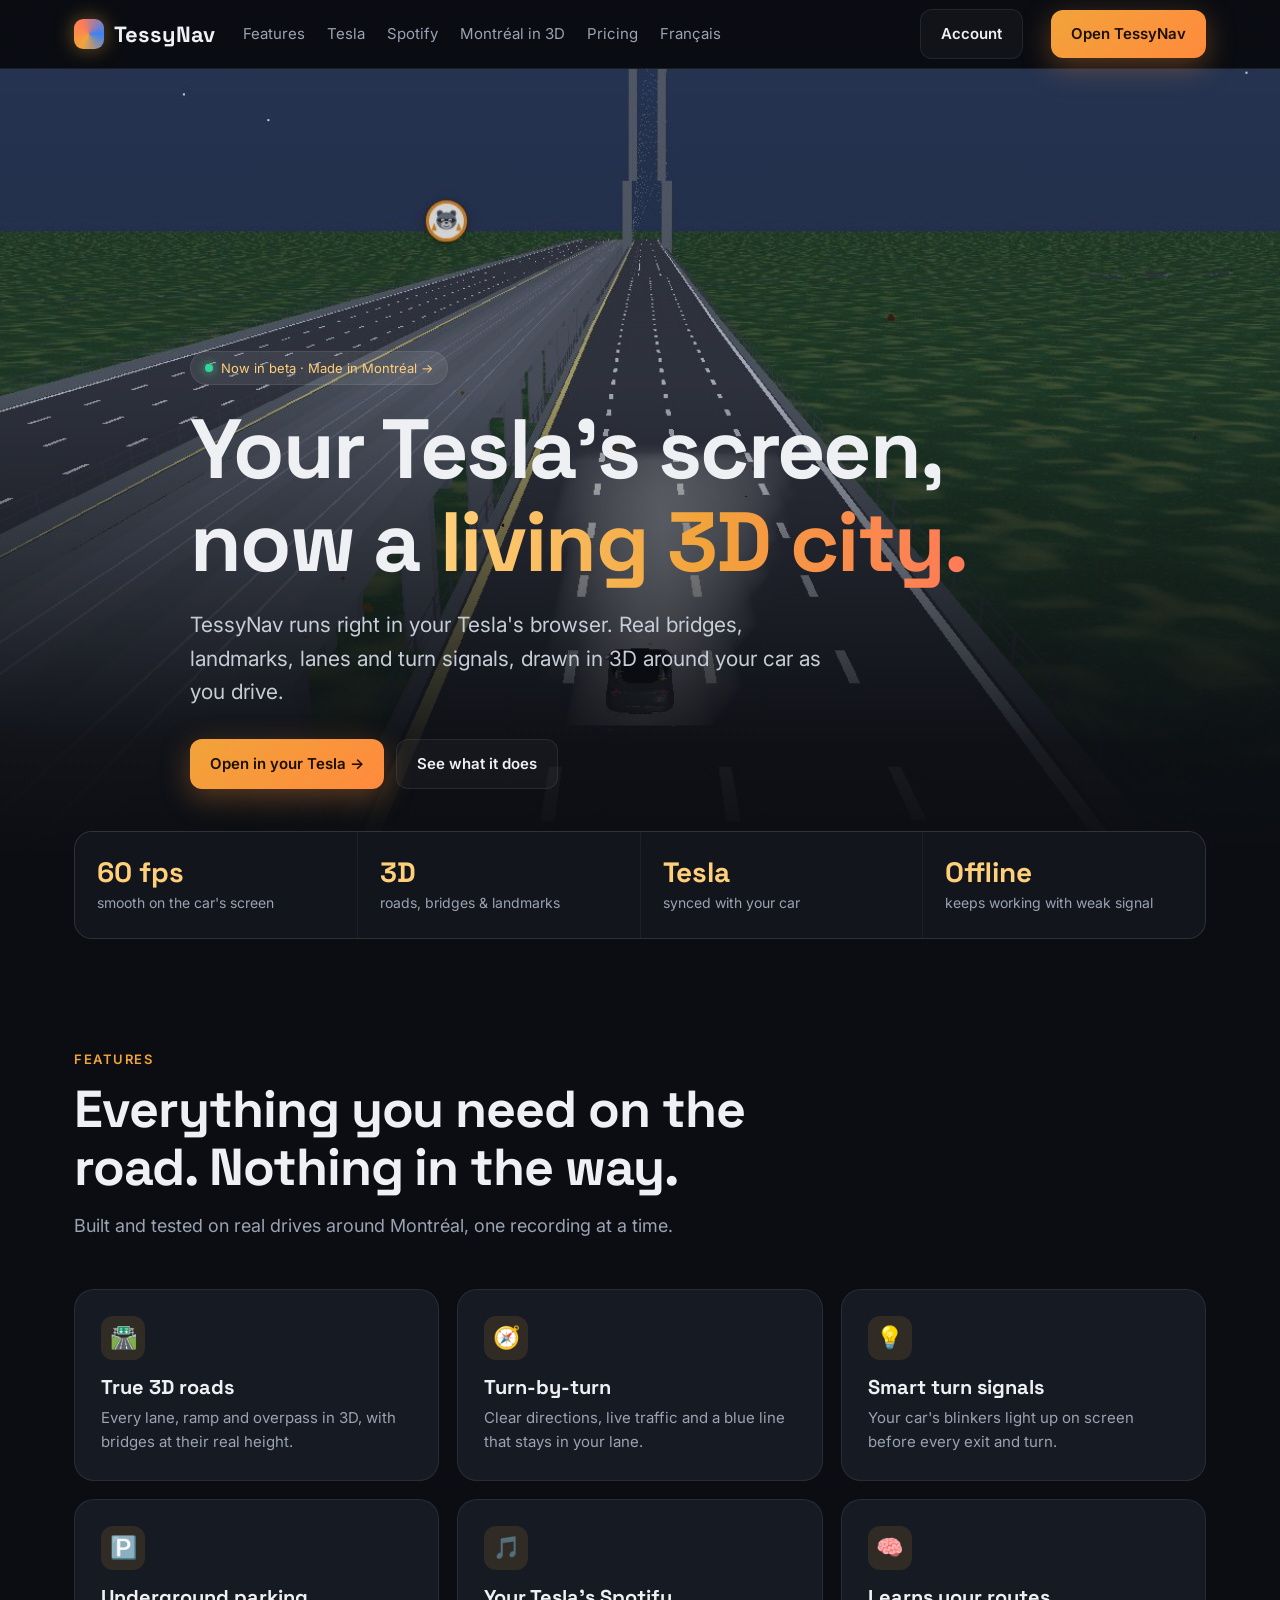
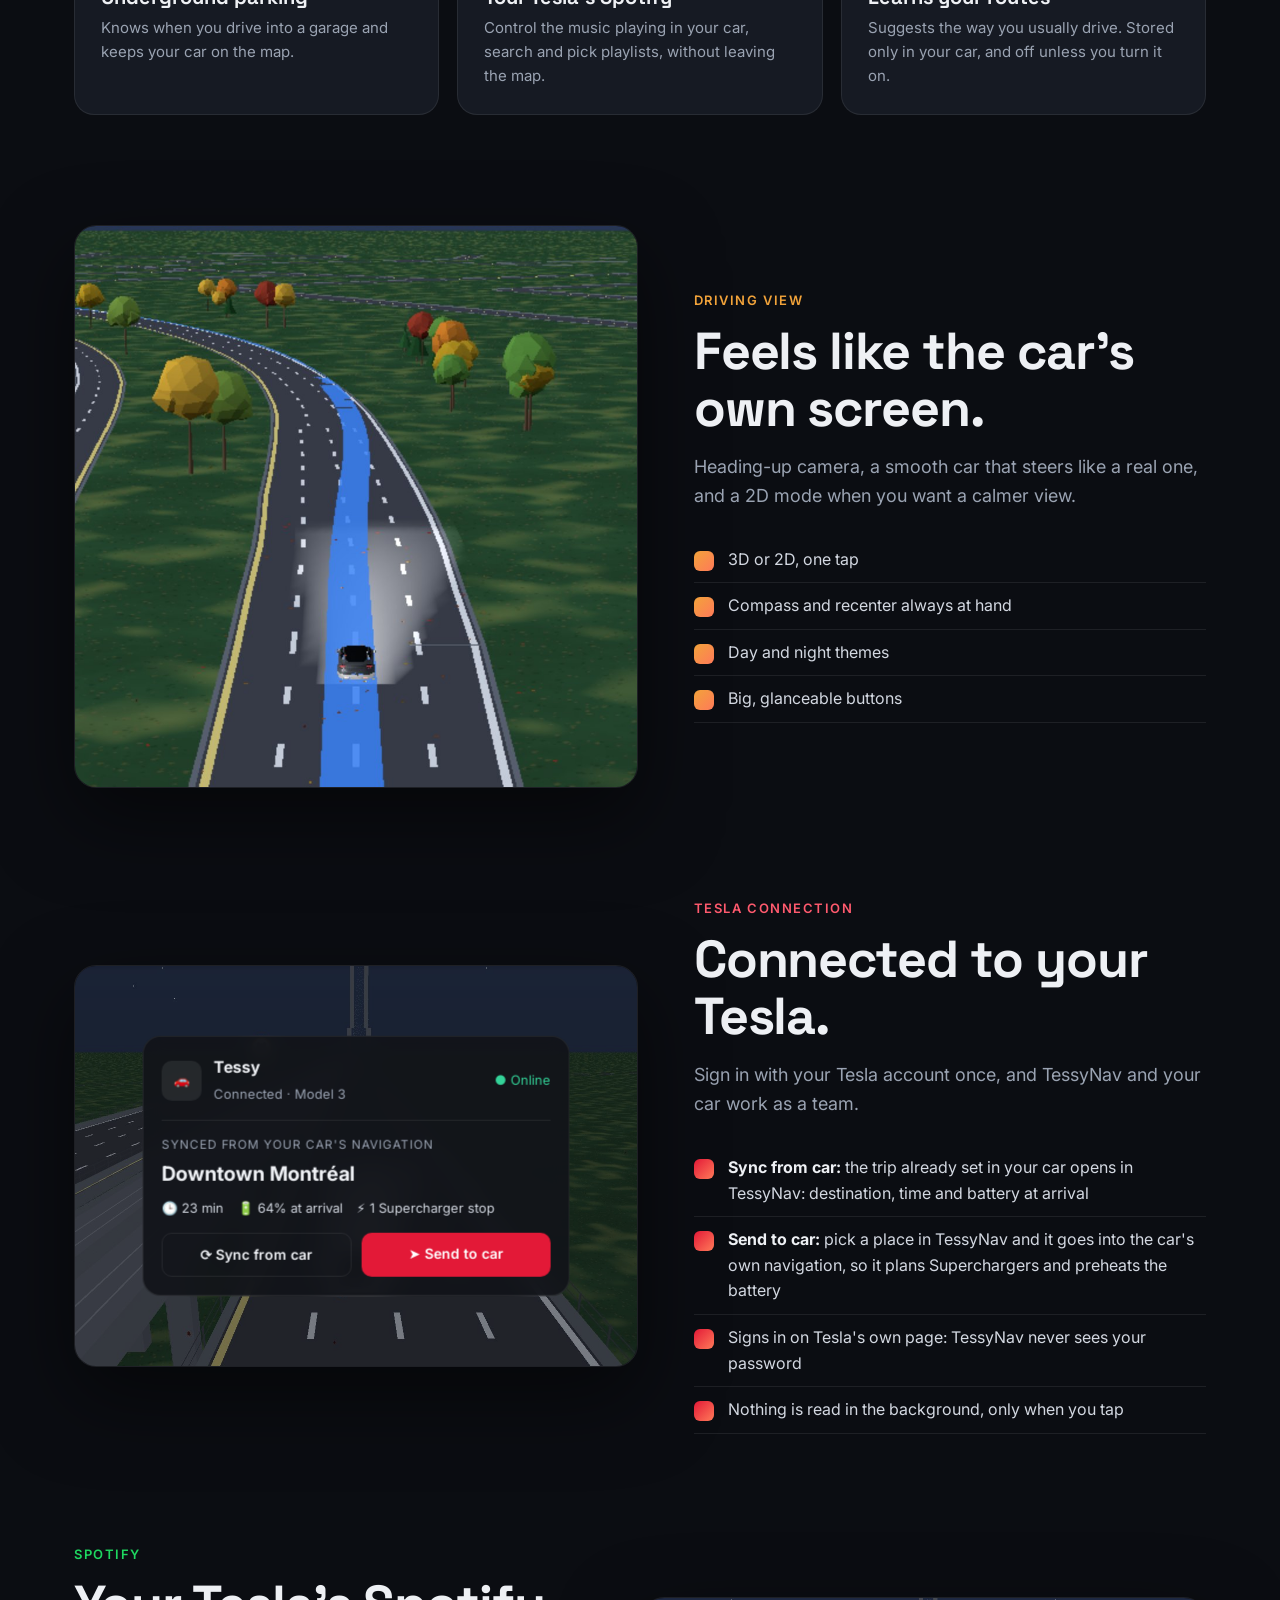
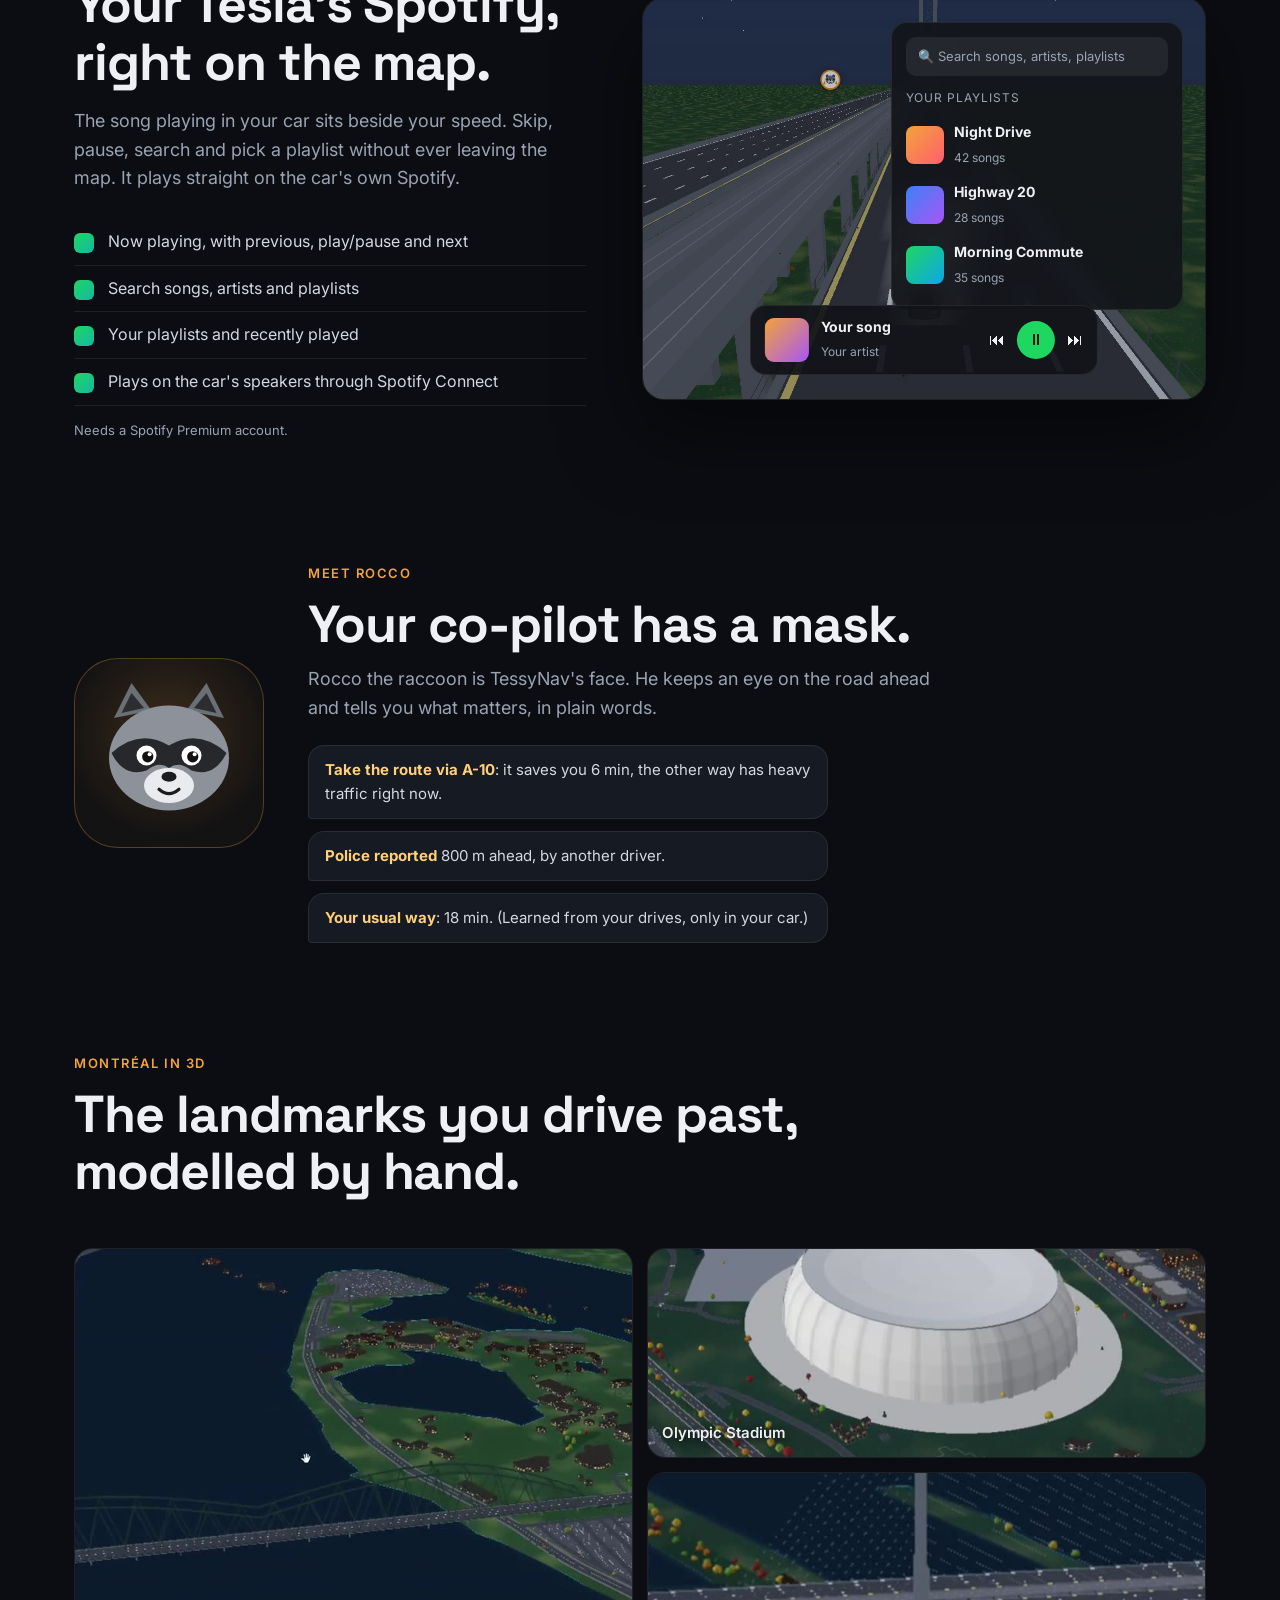
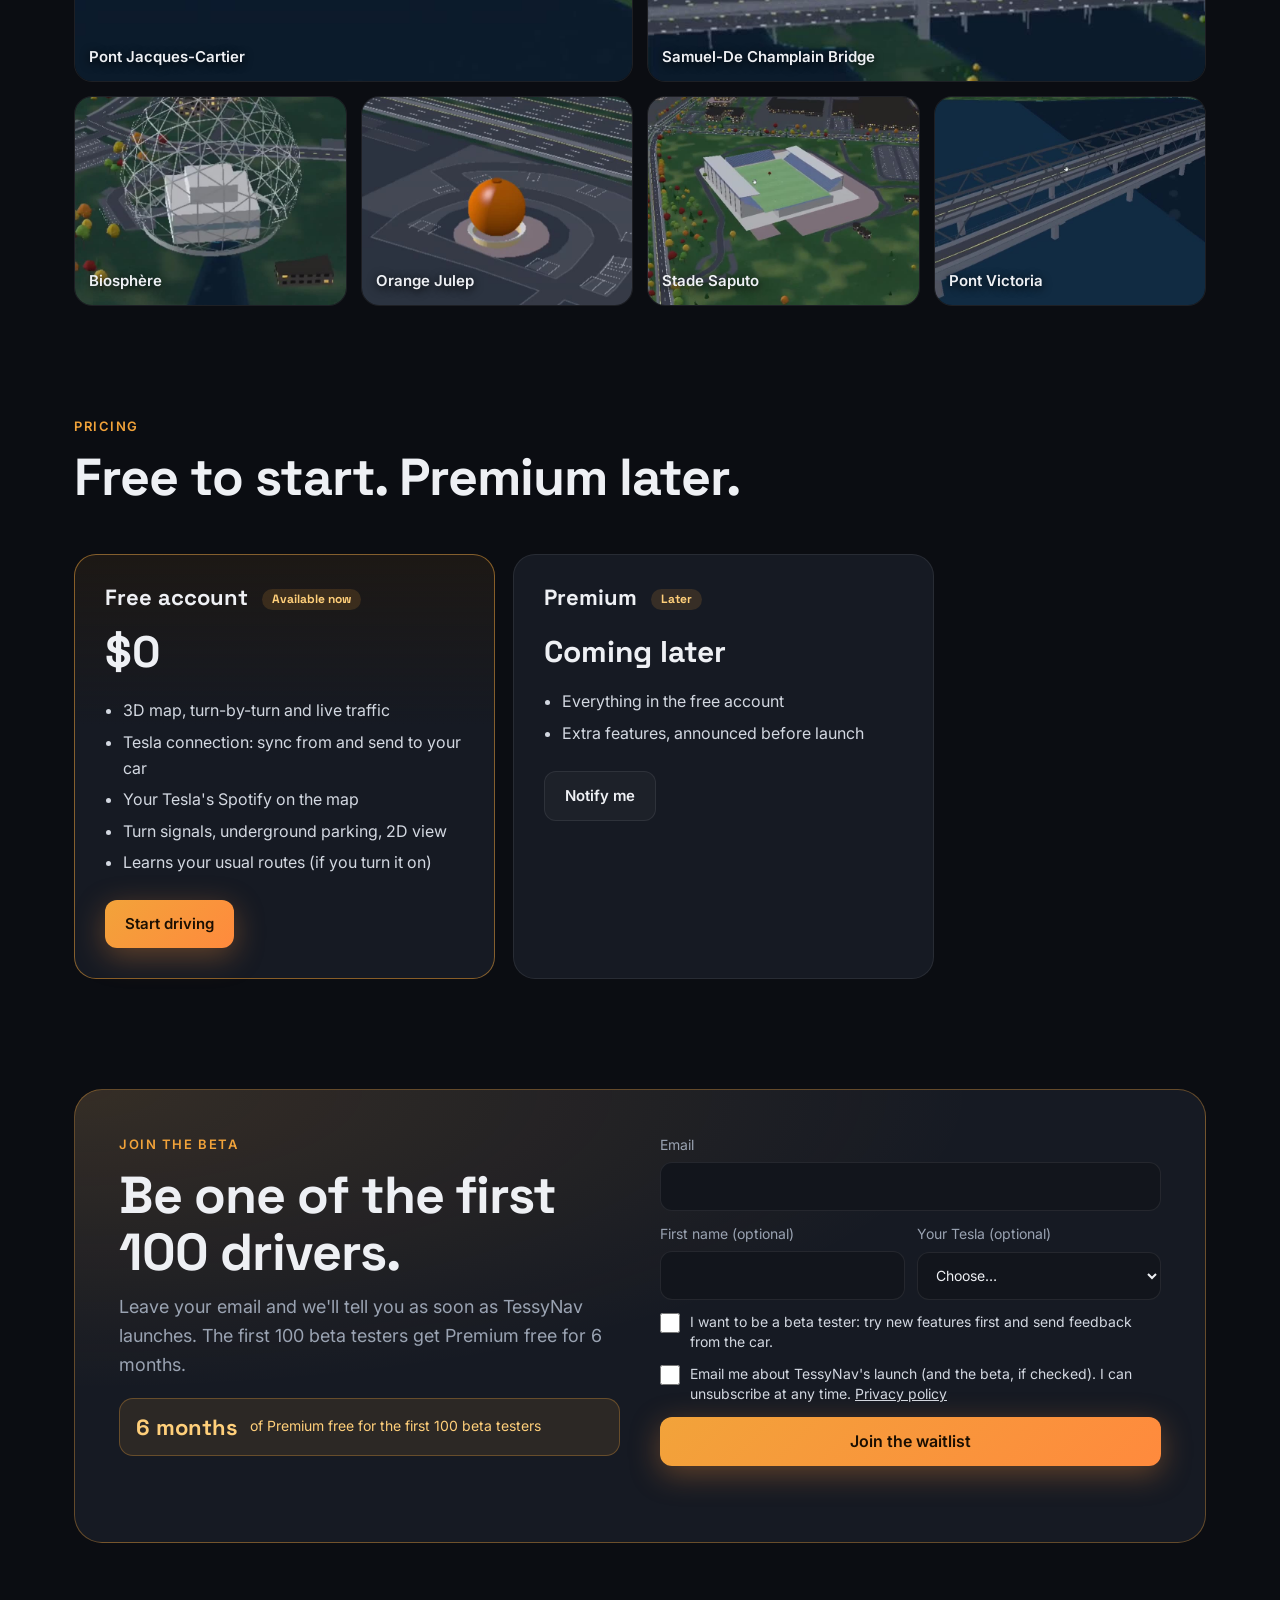
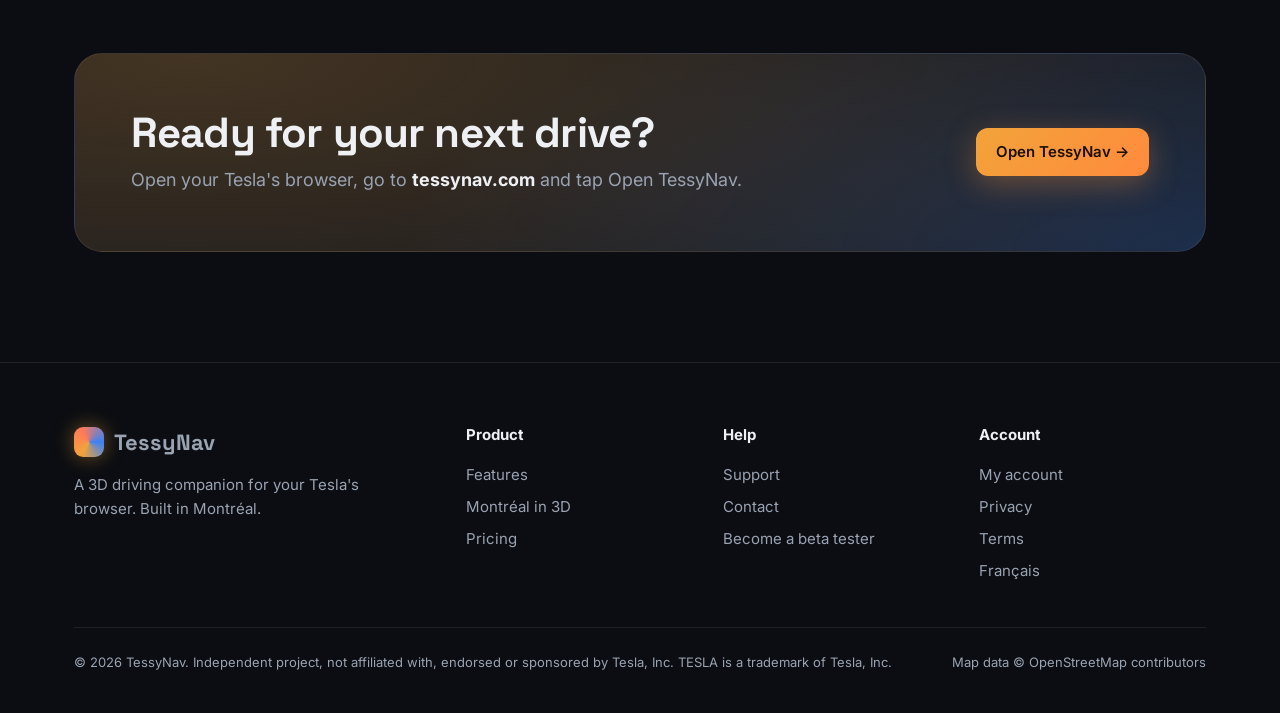
==== index.html @ b2f3c62f "Add files via upload" ====
<!doctype html>
<html lang="en">
<head>
<link rel="alternate" hreflang="fr" href="https://tessynav.com/fr/">
<link rel="alternate" hreflang="en" href="https://tessynav.com/">
<meta charset="utf-8">
<meta name="viewport" content="width=device-width,initial-scale=1">
<title>TessyNav · 3D navigation for your Tesla</title>
<meta name="description" content="TessyNav turns your Tesla's browser into a living 3D map of Montréal: real bridges, landmarks, lanes and turn signals.">
<link rel="preconnect" href="https://fonts.googleapis.com">
<link href="https://fonts.googleapis.com/css2?family=Space+Grotesk:wght@500;700&family=Inter:wght@400;500;600&display=swap" rel="stylesheet">
<style>
:root{--bg:#0b0d12;--bg2:#12151c;--card:#161a23;--line:rgba(255,255,255,.08);--text:#eef0f4;--sub:#9aa3b2;--accent:#f2a33a;--accent2:#ffcf7a;--blue:#3b82f6}
*{box-sizing:border-box}html,body{margin:0;background:var(--bg);color:var(--text);font:16px/1.6 Inter,system-ui,sans-serif}
a{color:inherit;text-decoration:none}img{display:block;max-width:100%}
.wrap{max-width:1180px;margin:0 auto;padding:0 24px}
h1,h2,h3{font-family:"Space Grotesk",Inter,sans-serif;line-height:1.1;margin:0}
/* nav */
.nav{position:sticky;top:0;z-index:10;background:rgba(11,13,18,.72);backdrop-filter:blur(14px);border-bottom:1px solid var(--line)}
.nav .wrap{display:flex;align-items:center;gap:28px;height:68px}
.logo{display:flex;align-items:center;gap:10px;font:700 22px "Space Grotesk"}
.logo i{width:30px;height:30px;border-radius:9px;background:conic-gradient(from 210deg,var(--accent),#ff7a59,var(--blue),var(--accent));display:inline-block;box-shadow:0 0 20px rgba(242,163,58,.45)}
.links{display:flex;gap:22px;color:var(--sub);font-size:15px}.links a:hover{color:var(--text)}
.sp{flex:1}
.btn{display:inline-flex;align-items:center;gap:8px;padding:12px 20px;border-radius:12px;font-weight:600;font-size:15px}
.btn.pri{background:linear-gradient(135deg,var(--accent),#ff8a3d);color:#1b0f02;box-shadow:0 8px 30px rgba(242,140,58,.35)}
.btn.ghost{border:1px solid var(--line);color:var(--text);background:rgba(255,255,255,.03)}
/* hero */
.hero{position:relative;min-height:88vh;display:flex;align-items:flex-end;overflow:hidden}
.hero img{position:absolute;inset:0;width:100%;height:100%;object-fit:cover;object-position:center 60%;transform:scale(1.04)}
.hero:after{content:"";position:absolute;inset:0;background:linear-gradient(180deg,rgba(11,13,18,.15) 0%,rgba(11,13,18,.2) 40%,rgba(11,13,18,.92) 85%,var(--bg) 100%)}
.hero .wrap{position:relative;z-index:1;padding-bottom:72px}
.pill{display:inline-flex;gap:8px;align-items:center;padding:6px 14px;border-radius:99px;background:rgba(255,255,255,.08);border:1px solid var(--line);font-size:13px;color:var(--accent2);margin-bottom:18px}
.pill b{width:8px;height:8px;border-radius:50%;background:#34d399;box-shadow:0 0 10px #34d399}
.hero h1{font-size:clamp(40px,7vw,84px);max-width:900px;letter-spacing:-.02em}
.hero h1 span{background:linear-gradient(90deg,var(--accent2),var(--accent),#ff7a59);-webkit-background-clip:text;background-clip:text;color:transparent}
.hero p{font-size:clamp(17px,2vw,21px);color:#c7cdd8;max-width:640px;margin:20px 0 30px}
.cta{display:flex;gap:12px;flex-wrap:wrap}
/* stats */
.stats{display:grid;grid-template-columns:repeat(4,1fr);gap:1px;background:var(--line);border:1px solid var(--line);border-radius:18px;overflow:hidden;margin-top:-30px;position:relative;z-index:2}
.stats div{background:var(--bg2);padding:22px}.stats b{display:block;font:700 28px "Space Grotesk";color:var(--accent2)}.stats span{color:var(--sub);font-size:14px}
section{padding:110px 0}
.kick{color:var(--accent);font-weight:600;letter-spacing:.12em;text-transform:uppercase;font-size:13px;margin-bottom:12px}
h2{font-size:clamp(32px,4.5vw,52px);letter-spacing:-.02em;max-width:760px}
.lead{color:var(--sub);font-size:18px;max-width:640px;margin:16px 0 0}
/* features */
.grid{display:grid;grid-template-columns:repeat(3,1fr);gap:18px;margin-top:48px}
.card{background:var(--card);border:1px solid var(--line);border-radius:20px;padding:26px;position:relative;overflow:hidden}
.card .ic{width:44px;height:44px;border-radius:12px;display:grid;place-items:center;font-size:22px;background:rgba(242,163,58,.12);margin-bottom:16px}
.card h3{font-size:20px;margin-bottom:8px}.card p{color:var(--sub);margin:0;font-size:15px}
/* split */
.split{display:grid;grid-template-columns:1.1fr 1fr;gap:56px;align-items:center}
.shot{border-radius:22px;overflow:hidden;border:1px solid var(--line);box-shadow:0 30px 80px rgba(0,0,0,.5)}
.checks{list-style:none;padding:0;margin:26px 0 0}.checks li{padding:10px 0 10px 34px;position:relative;color:#d3d8e1;border-bottom:1px solid var(--line)}
.checks li:before{content:"";position:absolute;left:0;top:14px;width:20px;height:20px;border-radius:6px;background:linear-gradient(135deg,var(--accent),#ff7a59)}
/* tesla */
.ts-checks li:before{background:linear-gradient(135deg,#e31937,#ff7a59)}.ts-checks b{color:var(--text)}
.tes{position:relative;border-radius:22px;overflow:hidden;border:1px solid var(--line);aspect-ratio:7/5;box-shadow:0 30px 80px rgba(0,0,0,.5)}
.tes>img{position:absolute;inset:0;width:100%;height:100%;object-fit:cover;filter:brightness(.6) saturate(.9)}
.ts-card{position:absolute;left:50%;top:50%;transform:translate(-50%,-50%);width:76%;background:rgba(18,20,26,.92);backdrop-filter:blur(10px);border:1px solid var(--line);border-radius:18px;padding:18px}
.ts-top{display:flex;align-items:center;gap:12px;padding-bottom:14px;border-bottom:1px solid var(--line)}
.ts-logo{width:40px;height:40px;border-radius:10px;background:rgba(255,255,255,.08);display:grid;place-items:center;font:700 20px "Space Grotesk";color:#fff}
.ts-top b{display:block}.ts-top span{font-size:13px;color:var(--sub)}.ts-top em{margin-left:auto;font-style:normal;font-size:13px;color:#34d399}
.ts-trip{padding:14px 0}.ts-k{font-size:12px;color:var(--sub);text-transform:uppercase;letter-spacing:.08em;margin-bottom:4px}.ts-trip>b{font-size:20px}
.ts-m{display:flex;gap:14px;flex-wrap:wrap;margin-top:8px;font-size:13px;color:#d3d8e1}
.ts-btns{display:flex;gap:10px}.ts-btns span{flex:1;text-align:center;padding:10px;border-radius:10px;font-weight:600;font-size:14px}
.ts-btns .b1{border:1px solid var(--line)}.ts-btns .b2{background:#e31937;color:#fff}
@media (max-width:860px){.ts-card{width:90%;padding:14px}}
/* spotify */
.sp-checks li:before{background:linear-gradient(135deg,#1ed760,#14b8a6)}
.spot{position:relative;border-radius:22px;overflow:hidden;border:1px solid var(--line);aspect-ratio:7/5;box-shadow:0 30px 80px rgba(0,0,0,.5)}
.spot>img{position:absolute;inset:0;width:100%;height:100%;object-fit:cover;filter:brightness(.75)}
.sp-panel{position:absolute;right:4%;top:6%;width:52%;background:rgba(18,20,26,.9);backdrop-filter:blur(10px);border:1px solid var(--line);border-radius:16px;padding:14px}
.sp-search{background:rgba(255,255,255,.07);border-radius:10px;padding:9px 12px;color:var(--sub);font-size:13px;margin-bottom:12px}
.sp-h{font-size:12px;color:var(--sub);text-transform:uppercase;letter-spacing:.08em;margin:4px 0 8px}
.sp-row{display:flex;gap:10px;align-items:center;padding:6px 0}.sp-row i{width:38px;height:38px;border-radius:8px;flex:none}
.sp-row b{display:block;font-size:14px}.sp-row span{font-size:12px;color:var(--sub)}
.sp-card{position:absolute;left:50%;bottom:6%;transform:translateX(-50%);width:62%;display:flex;align-items:center;gap:12px;background:rgba(18,20,26,.92);border:1px solid var(--line);border-radius:16px;padding:10px 14px}
.sp-card>i{width:44px;height:44px;border-radius:9px;background:linear-gradient(135deg,#f2a33a,#a855f7);flex:none}
.sp-card .t{flex:1;min-width:0}.sp-card b{display:block;font-size:14px}.sp-card .t span{font-size:12px;color:var(--sub)}
.sp-card .ctl{display:flex;gap:12px;align-items:center;font-size:16px}.sp-card .pp{width:38px;height:38px;border-radius:50%;background:#1ed760;color:#08130c;display:grid;place-items:center}
@media (max-width:860px){.sp-panel{width:70%}.sp-card{width:86%}}
/* gallery */
.gal{display:grid;grid-template-columns:repeat(6,1fr);grid-auto-rows:210px;gap:14px;margin-top:48px}
.gal figure{margin:0;position:relative;border-radius:18px;overflow:hidden;border:1px solid var(--line)}
.gal img,.gal video{width:100%;height:100%;object-fit:cover;display:block;background:#0b1424}
.gal figcaption{position:absolute;left:14px;bottom:12px;font-weight:600;font-size:15px;text-shadow:0 2px 10px #000}
.gal{grid-template-columns:repeat(12,1fr)}.gal .a{grid-column:span 6;grid-row:span 2}.gal .b{grid-column:span 6}.gal .c{grid-column:span 3}
/* pricing */
.price{display:grid;grid-template-columns:1fr 1fr;gap:18px;margin-top:48px;max-width:860px}
.plan{background:var(--card);border:1px solid var(--line);border-radius:22px;padding:30px}
.plan.hot{border-color:rgba(242,163,58,.5);background:linear-gradient(180deg,rgba(242,163,58,.08),var(--card) 40%)}
.plan h3{font-size:22px}.plan .amt{font:700 44px "Space Grotesk";margin:14px 0 4px}.plan .amt small{font-size:16px;color:var(--sub);font-weight:500}
.plan ul{padding-left:18px;color:#d3d8e1;margin:18px 0 24px}.plan li{margin:6px 0}
.tag{display:inline-block;font-size:12px;padding:4px 10px;border-radius:99px;background:rgba(242,163,58,.15);color:var(--accent2);margin-left:8px;vertical-align:middle}
/* rocco */
.rocco{display:grid;grid-template-columns:auto 1fr;gap:44px;align-items:center}
.rocco .face{width:190px;height:190px;border-radius:44px;display:grid;place-items:center;background:radial-gradient(circle at 50% 40%,rgba(242,163,58,.22),rgba(242,163,58,.04) 70%);border:1px solid rgba(242,163,58,.3);animation:rb 4s ease-in-out infinite}
@keyframes rb{0%,100%{transform:translateY(0)}50%{transform:translateY(-6px)}}
@media (prefers-reduced-motion:reduce){.rocco .face{animation:none}}
.bubbles{display:grid;gap:12px;margin-top:22px}
.bub{position:relative;background:var(--card);border:1px solid var(--line);border-radius:16px 16px 16px 4px;padding:12px 16px;font-size:15px;color:#d3d8e1;max-width:520px}
.bub b{color:var(--accent2)}
@media (max-width:860px){.rocco{grid-template-columns:1fr;gap:22px;justify-items:start}.rocco .face{width:140px;height:140px;border-radius:34px}.rocco .face svg{width:110px;height:110px}}
/* waitlist */
.wl{display:grid;grid-template-columns:1fr 1fr;gap:40px;align-items:start;background:var(--card);border:1px solid rgba(242,163,58,.35);border-radius:28px;padding:44px;background-image:radial-gradient(900px 300px at 0% 0%,rgba(242,163,58,.14),transparent)}
.wl form{display:grid;gap:12px}
.wl label.f{display:grid;gap:6px;font-size:14px;color:var(--sub)}
.wl input[type=email],.wl input[type=text],.wl select{width:100%;font:inherit;color:var(--text);background:var(--bg2);border:1px solid var(--line);border-radius:12px;padding:12px 14px;min-height:46px}
.wl input:focus,.wl select:focus{outline:2px solid var(--accent);outline-offset:1px}
.wl .two{display:grid;grid-template-columns:1fr 1fr;gap:12px}
.wl .ck{display:flex;gap:10px;align-items:flex-start;font-size:14px;color:#d3d8e1;line-height:1.45;cursor:pointer}
.wl .ck input{width:20px;height:20px;margin:1px 0 0;accent-color:var(--accent);flex:none}
.wl .ck a{text-decoration:underline}
.wl .hp{position:absolute;left:-9999px;width:1px;height:1px;overflow:hidden}
.wl button{border:0;cursor:pointer;justify-content:center;font:inherit;font-weight:600;min-height:48px}
.wl button[disabled]{opacity:.6;cursor:default}
.wl .msg{min-height:1.4em;font-size:14px}.wl .msg.ok{color:#6ee7a8}.wl .msg.err{color:#ff8f7a}
.wl .perk{margin-top:18px;display:flex;gap:12px;align-items:center;padding:14px 16px;border-radius:14px;background:rgba(242,163,58,.1);border:1px solid rgba(242,163,58,.3);font-size:14px;color:var(--accent2)}
.wl .perk b{font:700 22px "Space Grotesk";color:var(--accent2);white-space:nowrap}
@media (max-width:860px){.wl{grid-template-columns:1fr;padding:26px;gap:24px}.wl .two{grid-template-columns:1fr}}
/* band */
.band{border-radius:28px;padding:56px;background:radial-gradient(1200px 400px at 10% 0%,rgba(242,163,58,.22),transparent),radial-gradient(800px 300px at 100% 100%,rgba(59,130,246,.22),transparent),var(--bg2);border:1px solid var(--line);display:flex;align-items:center;gap:30px;flex-wrap:wrap}
.band h2{font-size:clamp(28px,3.6vw,42px)}
/* footer */
footer{border-top:1px solid var(--line);padding:60px 0 40px;color:var(--sub);font-size:15px}
.fgrid{display:grid;grid-template-columns:1.6fr 1fr 1fr 1fr;gap:30px}
footer h4{color:var(--text);margin:0 0 12px;font-size:15px}footer a{display:block;padding:4px 0}footer a:hover{color:var(--text)}
.legal{margin-top:40px;padding-top:24px;border-top:1px solid var(--line);font-size:13px;display:flex;justify-content:space-between;gap:16px;flex-wrap:wrap}
.btn{white-space:nowrap}@media (max-width:860px){.nav .btn.ghost{display:none}.nav .btn.pri{padding:10px 14px}.links{display:none}.stats{grid-template-columns:1fr 1fr}.grid{grid-template-columns:1fr}.split{grid-template-columns:1fr}.gal{grid-template-columns:1fr 1fr;grid-auto-rows:150px}.gal .a{grid-column:span 2;grid-row:span 1}.gal .b,.gal .c{grid-column:span 1;grid-row:span 1}.price{grid-template-columns:1fr}.fgrid{grid-template-columns:1fr 1fr}.band{padding:32px}section{padding:72px 0}.hero{min-height:78vh}}
</style>
</head>
<body>
<header class="nav"><div class="wrap">
  <a class="logo" href="/"><i></i>TessyNav</a>
  <nav class="links"><a href="#features">Features</a><a href="#tesla">Tesla</a><a href="#music">Spotify</a><a href="#montreal">Montréal in 3D</a><a href="#pricing">Pricing</a><a href="/fr/" lang="fr">Français</a></nav>
  <span class="sp"></span>
  <a class="btn ghost" href="https://tessynav.github.io/account.html">Account</a>
  <a class="btn pri" href="https://tessynav.github.io/v2/">Open TessyNav</a>
</div></header>

<section class="hero" style="padding:0">
  <img src="img/hero.jpg" alt="TessyNav driving across the Samuel-De Champlain Bridge at night">
  <div class="wrap">
    <a class="pill" href="#waitlist"><b></b> Now in beta · Made in Montréal →</a>
    <h1>Your Tesla's screen, now a <span>living 3D city.</span></h1>
    <p>TessyNav runs right in your Tesla's browser. Real bridges, landmarks, lanes and turn signals, drawn in 3D around your car as you drive.</p>
    <div class="cta"><a class="btn pri" href="https://tessynav.github.io/v2/">Open in your Tesla →</a><a class="btn ghost" href="#features">See what it does</a></div>
  </div>
</section>

<div class="wrap">
  <div class="stats">
    <div><b>60 fps</b><span>smooth on the car's screen</span></div>
    <div><b>3D</b><span>roads, bridges &amp; landmarks</span></div>
    <div><b>Tesla</b><span>synced with your car</span></div>
    <div><b>Offline</b><span>keeps working with weak signal</span></div>
  </div>
</div>

<section id="features"><div class="wrap">
  <div class="kick">Features</div>
  <h2>Everything you need on the road. Nothing in the way.</h2>
  <p class="lead">Built and tested on real drives around Montréal, one recording at a time.</p>
  <div class="grid">
    <div class="card"><div class="ic">🛣️</div><h3>True 3D roads</h3><p>Every lane, ramp and overpass in 3D, with bridges at their real height.</p></div>
    <div class="card"><div class="ic">🧭</div><h3>Turn-by-turn</h3><p>Clear directions, live traffic and a blue line that stays in your lane.</p></div>
    <div class="card"><div class="ic">💡</div><h3>Smart turn signals</h3><p>Your car's blinkers light up on screen before every exit and turn.</p></div>
    <div class="card"><div class="ic">🅿️</div><h3>Underground parking</h3><p>Knows when you drive into a garage and keeps your car on the map.</p></div>
    <div class="card"><div class="ic">🎵</div><h3>Your Tesla's Spotify</h3><p>Control the music playing in your car, search and pick playlists, without leaving the map.</p></div>
    <div class="card"><div class="ic">🧠</div><h3>Learns your routes</h3><p>Suggests the way you usually drive. Stored only in your car, and off unless you turn it on.</p></div>
  </div>
</div></section>

<section style="padding-top:0"><div class="wrap split">
  <div class="shot"><img src="img/lane.jpg" alt="The blue route line following the car's lane"></div>
  <div>
    <div class="kick">Driving view</div>
    <h2>Feels like the car's own screen.</h2>
    <p class="lead">Heading-up camera, a smooth car that steers like a real one, and a 2D mode when you want a calmer view.</p>
    <ul class="checks"><li>3D or 2D, one tap</li><li>Compass and recenter always at hand</li><li>Day and night themes</li><li>Big, glanceable buttons</li></ul>
  </div>
</div></section>

<section id="tesla" style="padding-top:0"><div class="wrap split">
  <div class="tes">
    <img src="img/hero.jpg" alt="">
    <div class="ts-card">
      <div class="ts-top"><span class="ts-logo">🚗</span><div><b>Tessy</b><span>Connected · Model 3</span></div><em>● Online</em></div>
      <div class="ts-trip"><div class="ts-k">Synced from your car's navigation</div><b>Downtown Montréal</b><div class="ts-m"><span>🕒 23 min</span><span>🔋 64% at arrival</span><span>⚡ 1 Supercharger stop</span></div></div>
      <div class="ts-btns"><span class="b1">⟳ Sync from car</span><span class="b2">➤ Send to car</span></div>
    </div>
  </div>
  <div>
    <div class="kick" style="color:#ff5a6e">Tesla connection</div>
    <h2>Connected to your Tesla.</h2>
    <p class="lead">Sign in with your Tesla account once, and TessyNav and your car work as a team.</p>
    <ul class="checks ts-checks"><li><b>Sync from car:</b> the trip already set in your car opens in TessyNav: destination, time and battery at arrival</li><li><b>Send to car:</b> pick a place in TessyNav and it goes into the car's own navigation, so it plans Superchargers and preheats the battery</li><li>Signs in on Tesla's own page: TessyNav never sees your password</li><li>Nothing is read in the background, only when you tap</li></ul>
  </div>
</div></section>

<section id="music" style="padding-top:0"><div class="wrap split" style="grid-template-columns:1fr 1.1fr">
  <div>
    <div class="kick" style="color:#1ed760">Spotify</div>
    <h2>Your Tesla's Spotify, right on the map.</h2>
    <p class="lead">The song playing in your car sits beside your speed. Skip, pause, search and pick a playlist without ever leaving the map. It plays straight on the car's own Spotify.</p>
    <ul class="checks sp-checks"><li>Now playing, with previous, play/pause and next</li><li>Search songs, artists and playlists</li><li>Your playlists and recently played</li><li>Plays on the car's speakers through Spotify Connect</li></ul>
    <p style="color:var(--sub);font-size:13px;margin-top:14px">Needs a Spotify Premium account.</p>
  </div>
  <div class="spot">
    <img src="img/hero.jpg" alt="">
    <div class="sp-panel">
      <div class="sp-search">🔍 Search songs, artists, playlists</div>
      <div class="sp-h">Your playlists</div>
      <div class="sp-row"><i style="background:linear-gradient(135deg,#f2a33a,#ff5f6d)"></i><div><b>Night Drive</b><span>42 songs</span></div></div>
      <div class="sp-row"><i style="background:linear-gradient(135deg,#3b82f6,#a855f7)"></i><div><b>Highway 20</b><span>28 songs</span></div></div>
      <div class="sp-row"><i style="background:linear-gradient(135deg,#1ed760,#0ea5e9)"></i><div><b>Morning Commute</b><span>35 songs</span></div></div>
    </div>
    <div class="sp-card"><i></i><div class="t"><b>Your song</b><span>Your artist</span></div><div class="ctl"><span>⏮</span><span class="pp">⏸</span><span>⏭</span></div></div>
  </div>
</div></section>

<section id="rocco" style="padding-top:0"><div class="wrap rocco">
  <div class="face"><svg viewBox="-60 -62 120 120" width="150" height="150" role="img" aria-label="Rocco"><path d="M-44 -30 L-30 -58 L-14 -36Z" fill="#6b6f76"/><path d="M44 -30 L30 -58 L14 -36Z" fill="#6b6f76"/><path d="M-38 -34 L-30 -50 L-20 -38Z" fill="#2b2d31"/><path d="M38 -34 L30 -50 L20 -38Z" fill="#2b2d31"/><ellipse cx="0" cy="2" rx="48" ry="42" fill="#8d9199"/><path d="M-46 -2 Q-24 -22 0 -8 Q24 -22 46 -2 Q36 18 18 12 Q8 4 0 10 Q-8 4 -18 12 Q-36 18 -46 -2Z" fill="#26282c"/><circle cx="-18" cy="0" r="8" fill="#fff"/><circle cx="18" cy="0" r="8" fill="#fff"/><circle cx="-17" cy="1" r="4.5" fill="#111"/><circle cx="19" cy="1" r="4.5" fill="#111"/><circle cx="-15.5" cy="-1" r="1.6" fill="#fff"/><circle cx="20.5" cy="-1" r="1.6" fill="#fff"/><ellipse cx="0" cy="24" rx="20" ry="14" fill="#e9ebee"/><ellipse cx="0" cy="17" rx="6" ry="4" fill="#1b1c1f"/><path d="M-8 27 Q0 34 8 27" stroke="#1b1c1f" stroke-width="2.5" fill="none" stroke-linecap="round"/></svg></div>
  <div><div class="kick">Meet Rocco</div><h2>Your co-pilot has a mask.</h2><p class="lead" style="margin-top:12px">Rocco the raccoon is TessyNav's face. He keeps an eye on the road ahead and tells you what matters, in plain words.</p>
    <div class="bubbles"><div class="bub"><b>Take the route via A-10</b>: it saves you 6 min, the other way has heavy traffic right now.</div><div class="bub"><b>Police reported</b> 800 m ahead, by another driver.</div><div class="bub"><b>Your usual way</b>: 18 min. (Learned from your drives, only in your car.)</div></div></div>
</div></section>

<section id="montreal" style="padding-top:0"><div class="wrap">
  <div class="kick">Montréal in 3D</div>
  <h2>The landmarks you drive past, modelled by hand.</h2>
  <div class="gal">
    <figure class="a"><video data-src="vid/jc.mp4" poster="vid/jc.jpg" muted loop playsinline preload="none" aria-label="Pont Jacques-Cartier in 3D"></video><figcaption>Pont Jacques-Cartier</figcaption></figure>
    <figure class="b"><video data-src="vid/oly.mp4" poster="vid/oly.jpg" muted loop playsinline preload="none" aria-label="Olympic Stadium in 3D"></video><figcaption>Olympic Stadium</figcaption></figure>
    <figure class="b"><video data-src="vid/champlain.mp4" poster="vid/champlain.jpg" muted loop playsinline preload="none" aria-label="Samuel-De Champlain Bridge in 3D"></video><figcaption>Samuel-De Champlain Bridge</figcaption></figure>
    <figure class="c"><video data-src="vid/bio.mp4" poster="vid/bio.jpg" muted loop playsinline preload="none" aria-label="Biosphère in 3D"></video><figcaption>Biosphère</figcaption></figure>
    <figure class="c"><video data-src="vid/julep.mp4" poster="vid/julep.jpg" muted loop playsinline preload="none" aria-label="Orange Julep in 3D"></video><figcaption>Orange Julep</figcaption></figure>
    <figure class="c"><video data-src="vid/saputo.mp4" poster="vid/saputo.jpg" muted loop playsinline preload="none" aria-label="Stade Saputo in 3D"></video><figcaption>Stade Saputo</figcaption></figure>
    <figure class="c"><video data-src="vid/vic.mp4" poster="vid/vic.jpg" muted loop playsinline preload="none" aria-label="Pont Victoria in 3D"></video><figcaption>Pont Victoria</figcaption></figure>
  </div>
</div></section>

<section id="pricing" style="padding-top:0"><div class="wrap">
  <div class="kick">Pricing</div>
  <h2>Free to start. Premium later.</h2>
  <div class="price">
    <div class="plan hot"><h3>Free account <span class="tag">Available now</span></h3><div class="amt">$0</div><ul><li>3D map, turn-by-turn and live traffic</li><li>Tesla connection: sync from and send to your car</li><li>Your Tesla's Spotify on the map</li><li>Turn signals, underground parking, 2D view</li><li>Learns your usual routes (if you turn it on)</li></ul><a class="btn pri" href="https://tessynav.github.io/v2/">Start driving</a></div>
    <div class="plan"><h3>Premium <span class="tag">Later</span></h3><div class="amt" style="font-size:30px;margin:22px 0 8px">Coming later</div><ul><li>Everything in the free account</li><li>Extra features, announced before launch</li></ul><a class="btn ghost" href="#waitlist">Notify me</a></div>
  </div>
</div></section>

<section id="waitlist" style="padding-top:0"><div class="wrap">
  <div class="wl">
    <div><div class="kick">Join the beta</div><h2>Be one of the first 100 drivers.</h2><p class="lead" style="margin-top:12px">Leave your email and we'll tell you as soon as TessyNav launches. The first 100 beta testers get Premium free for 6 months.</p>
      <div class="perk"><b>6 months</b><span>of Premium free for the first 100 beta testers</span></div></div>
    <form id="wl-form" novalidate>
      <label class="f">Email<input type="email" name="email" autocomplete="email" required maxlength="120" inputmode="email"></label>
      <div class="two"><label class="f">First name (optional)<input type="text" name="name" autocomplete="given-name" maxlength="60"></label>
        <label class="f">Your Tesla (optional)<select name="car"><option value="">Choose…</option><option>Model 3</option><option>Model Y</option><option>Model S</option><option>Model X</option><option>Cybertruck</option><option value="none">Not yet</option></select></label></div>
      <label class="hp" aria-hidden="true">Website<input type="text" name="website" tabindex="-1" autocomplete="off"></label>
      <label class="ck"><input type="checkbox" name="beta"><span>I want to be a beta tester: try new features first and send feedback from the car.</span></label>
      <label class="ck"><input type="checkbox" name="consent" required><span>Email me about TessyNav's launch (and the beta, if checked). I can unsubscribe at any time. <a href="/privacy.html">Privacy policy</a></span></label>
      <button class="btn pri" type="submit">Join the waitlist</button>
      <div class="msg" role="status" aria-live="polite"></div>
    </form>
  </div>
</div></section>

<section id="faq" style="padding-top:0"><div class="wrap">
  <div class="band">
    <div style="flex:1;min-width:260px"><h2>Ready for your next drive?</h2><p class="lead" style="margin-top:10px">Open your Tesla's browser, go to <b style="color:var(--text)">tessynav.com</b> and tap Open TessyNav.</p></div>
    <a class="btn pri" href="https://tessynav.github.io/v2/">Open TessyNav →</a>
  </div>
</div></section>

<footer id="account"><div class="wrap">
  <div class="fgrid">
    <div><a class="logo" href="/" style="margin-bottom:12px"><i></i>TessyNav</a><p style="margin:0;max-width:320px">A 3D driving companion for your Tesla's browser. Built in Montréal.</p></div>
    <div><h4>Product</h4><a href="#features">Features</a><a href="#montreal">Montréal in 3D</a><a href="#pricing">Pricing</a></div>
    <div><h4>Help</h4><a href="mailto:support@tessynav.com">Support</a><a href="mailto:hello@tessynav.com">Contact</a><a href="#waitlist">Become a beta tester</a></div>
    <div><h4>Account</h4><a href="https://tessynav.github.io/account.html">My account</a><a href="/privacy.html">Privacy</a><a href="/terms.html">Terms</a><a href="/fr/" lang="fr">Français</a></div>
  </div>
  <div class="legal"><span>© 2026 TessyNav. Independent project, not affiliated with, endorsed or sponsored by Tesla, Inc. TESLA is a trademark of Tesla, Inc.</span><span>Map data © OpenStreetMap contributors</span></div>
</div></footer>
<script>/* landmark videos: load and play only while on screen (keeps the page light), and never on "reduce motion" */
(function(){var V=[].slice.call(document.querySelectorAll('.gal video'));if(!('IntersectionObserver' in window)) return;
var still=window.matchMedia&&matchMedia('(prefers-reduced-motion: reduce)').matches;if(still) return;
var io=new IntersectionObserver(function(es){es.forEach(function(e){var v=e.target;
 if(e.isIntersecting){if(!v.src) v.src=v.dataset.src;var p=v.play();if(p&&p.catch) p.catch(function(){});}else v.pause();});},{rootMargin:'100px'});
V.forEach(function(v){io.observe(v);});})();</script>
<script>/* waitlist: sent to the TessyNav server, saved privately */
(function(){var f=document.getElementById('wl-form');if(!f) return;var m=f.querySelector('.msg'),b=f.querySelector('button');
var T={sending:"Sending…",ok:"You're on the list! We'll email you at launch.",again:"You're already on the list. We'll email you at launch.",email:"Please check your email address.",consent:"Please check the box to agree to the emails.",net:"Couldn't send it. Check your connection and try again."};
function say(t,c){m.textContent=t;m.className='msg '+(c||'');}
f.addEventListener('submit',function(e){e.preventDefault();var d=new FormData(f),em=String(d.get('email')||'').trim();
 if(!/^[^\s@]+@[^\s@]+\.[a-z]{2,}$/i.test(em)){say(T.email,'err');f.email.focus();return;}
 if(!f.consent.checked){say(T.consent,'err');return;}
 b.disabled=true;say(T.sending);
 fetch('https://tessynav.mznwattar.workers.dev/waitlist',{method:'POST',headers:{'Content-Type':'application/json'},body:JSON.stringify({email:em,name:d.get('name')||'',car:d.get('car')||'',beta:f.beta.checked,consent:true,lang:'en',website:d.get('website')||''})})
 .then(function(r){return r.json().then(function(j){return [r.ok,j];});}).then(function(x){
   if(x[0]&&x[1].ok){say(x[1].again?T.again:T.ok,'ok');f.reset();b.disabled=false;}else{say(x[1].error==='email'?T.email:x[1].error==='consent'?T.consent:T.net,'err');b.disabled=false;}
 }).catch(function(){say(T.net,'err');b.disabled=false;});
});})();</script>
</body>
</html>
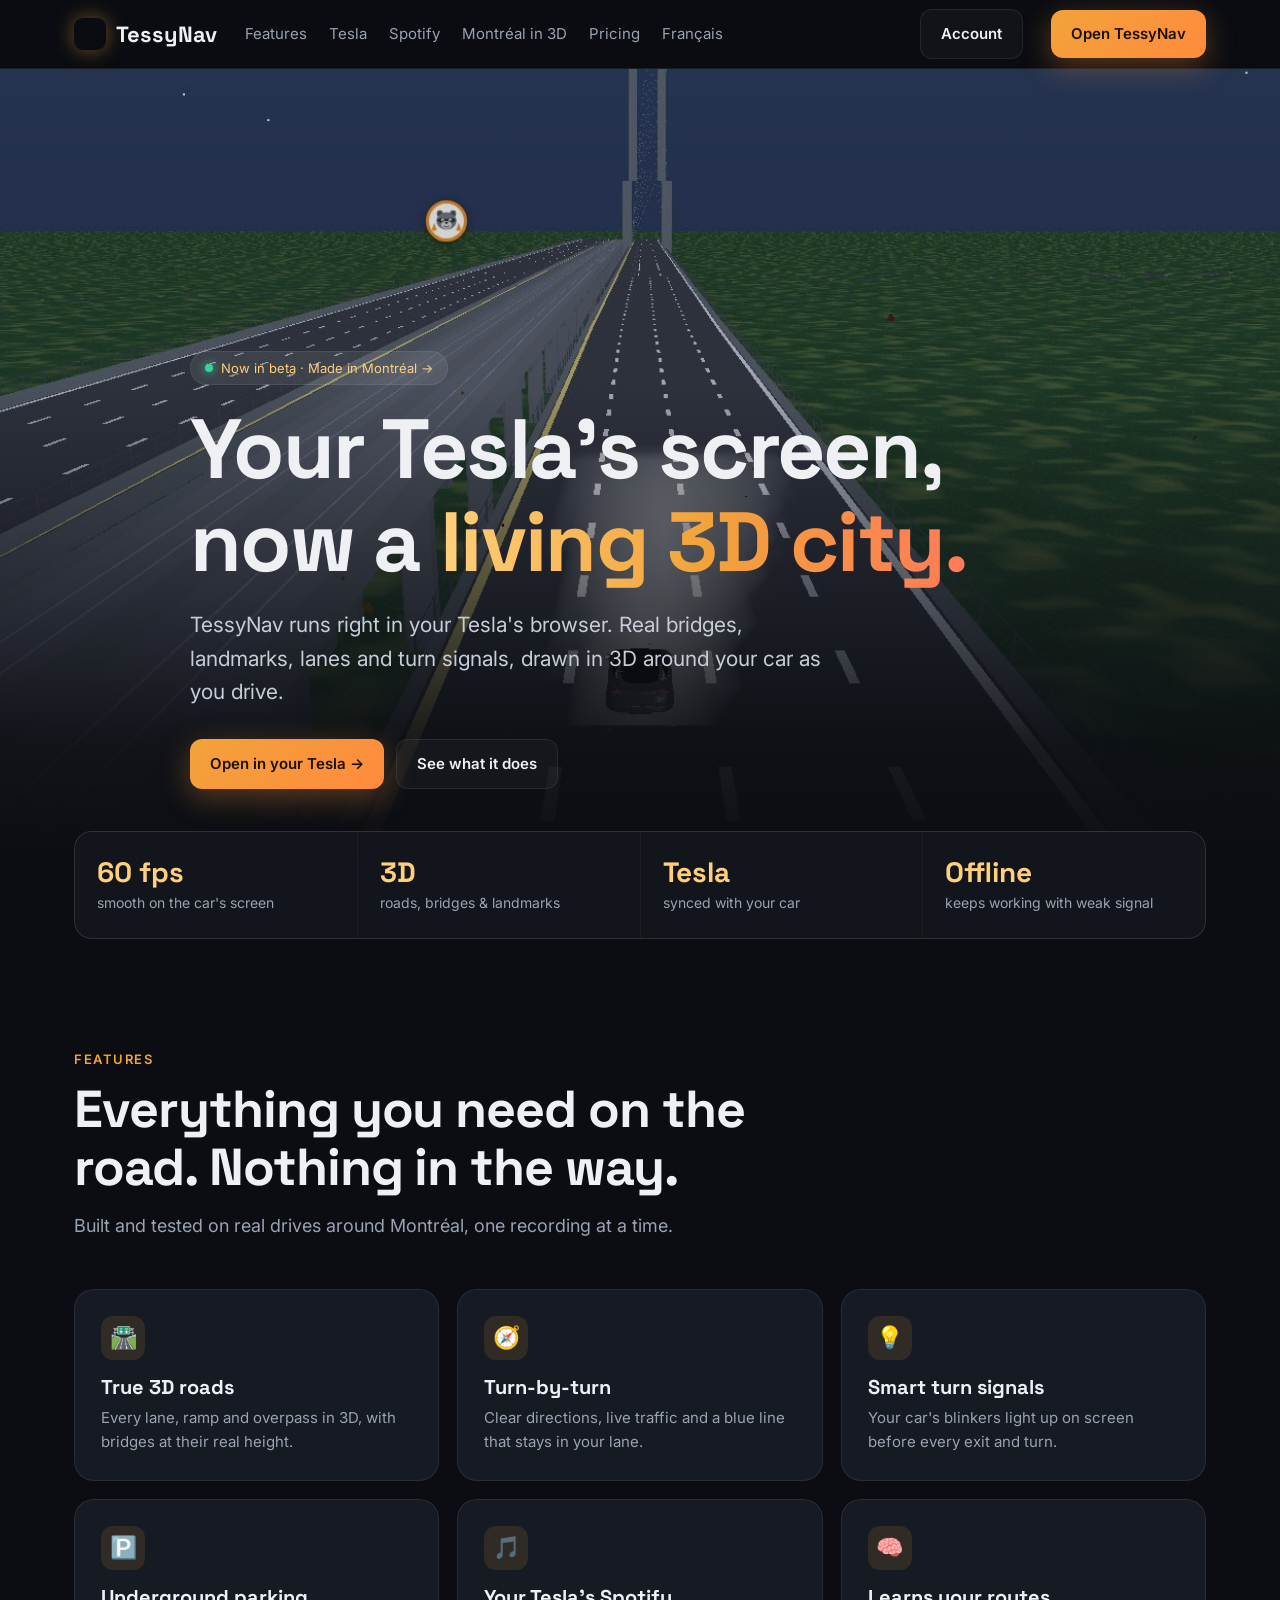
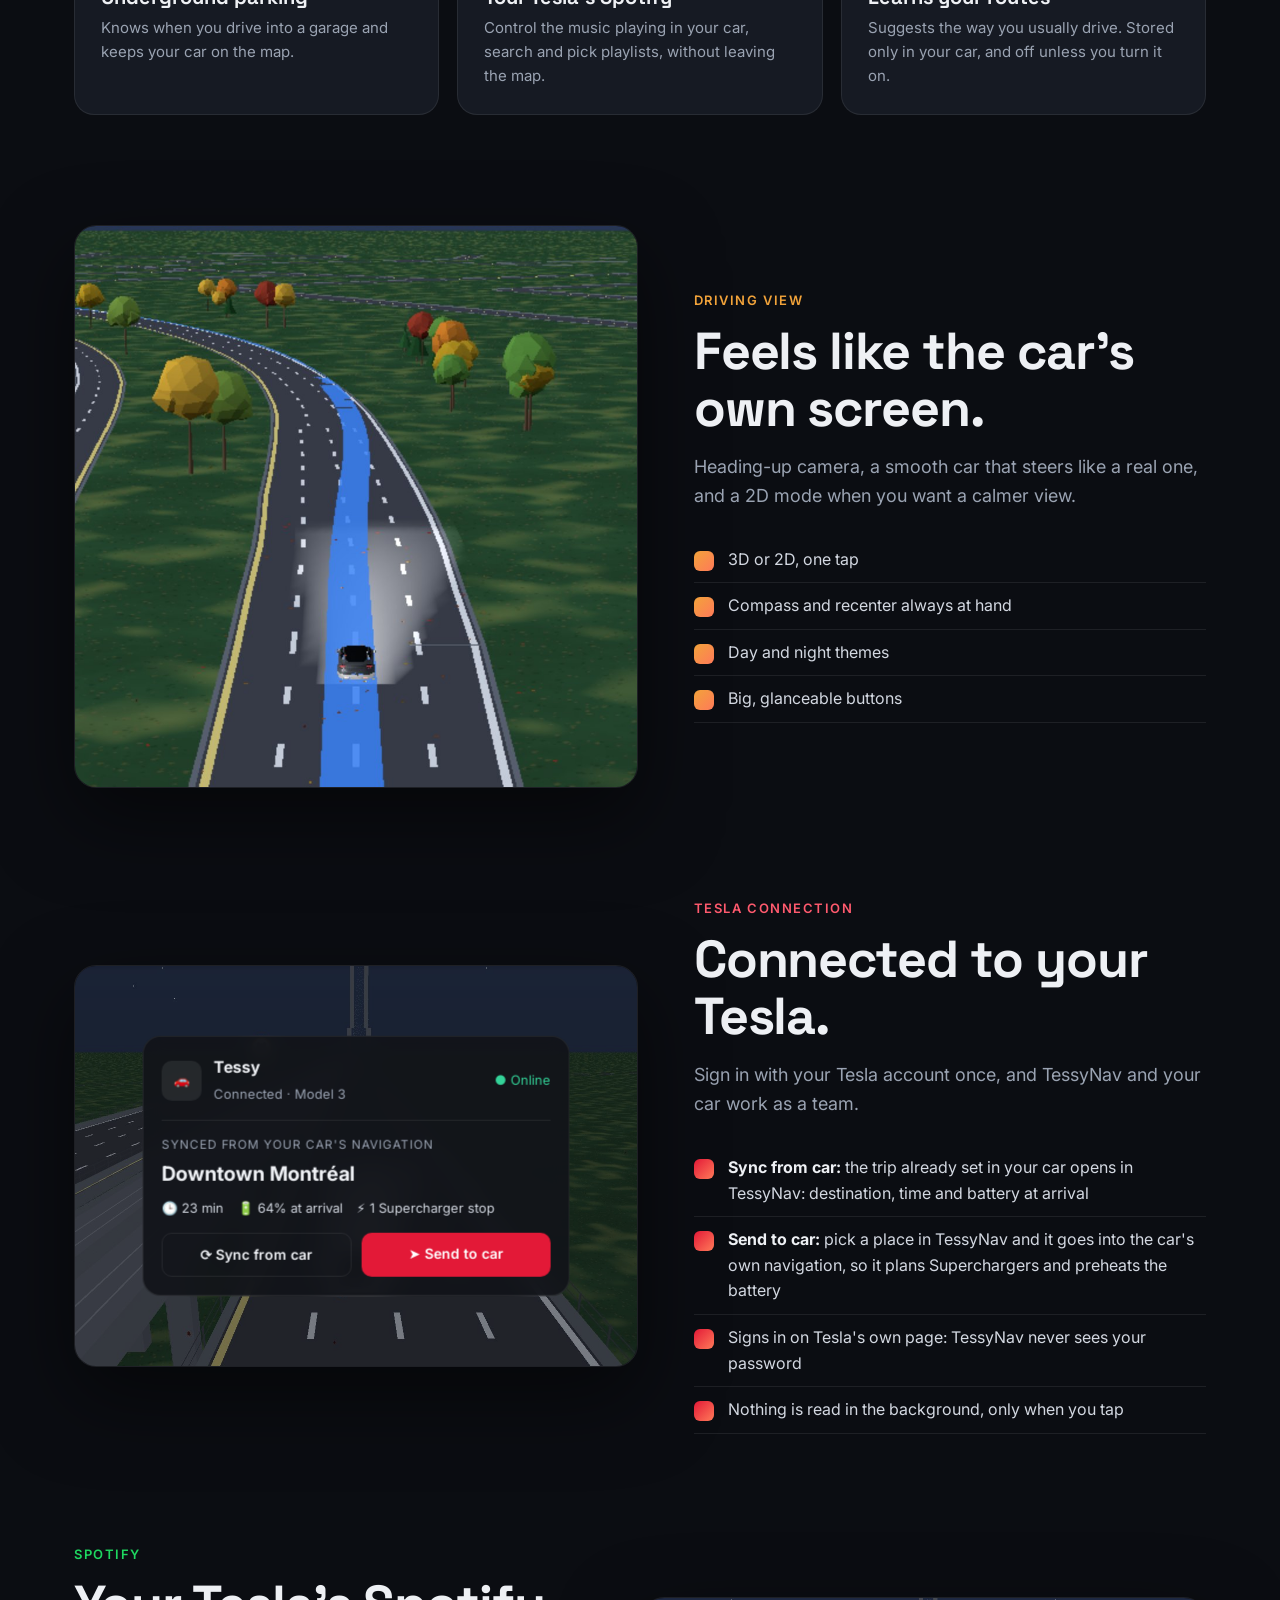
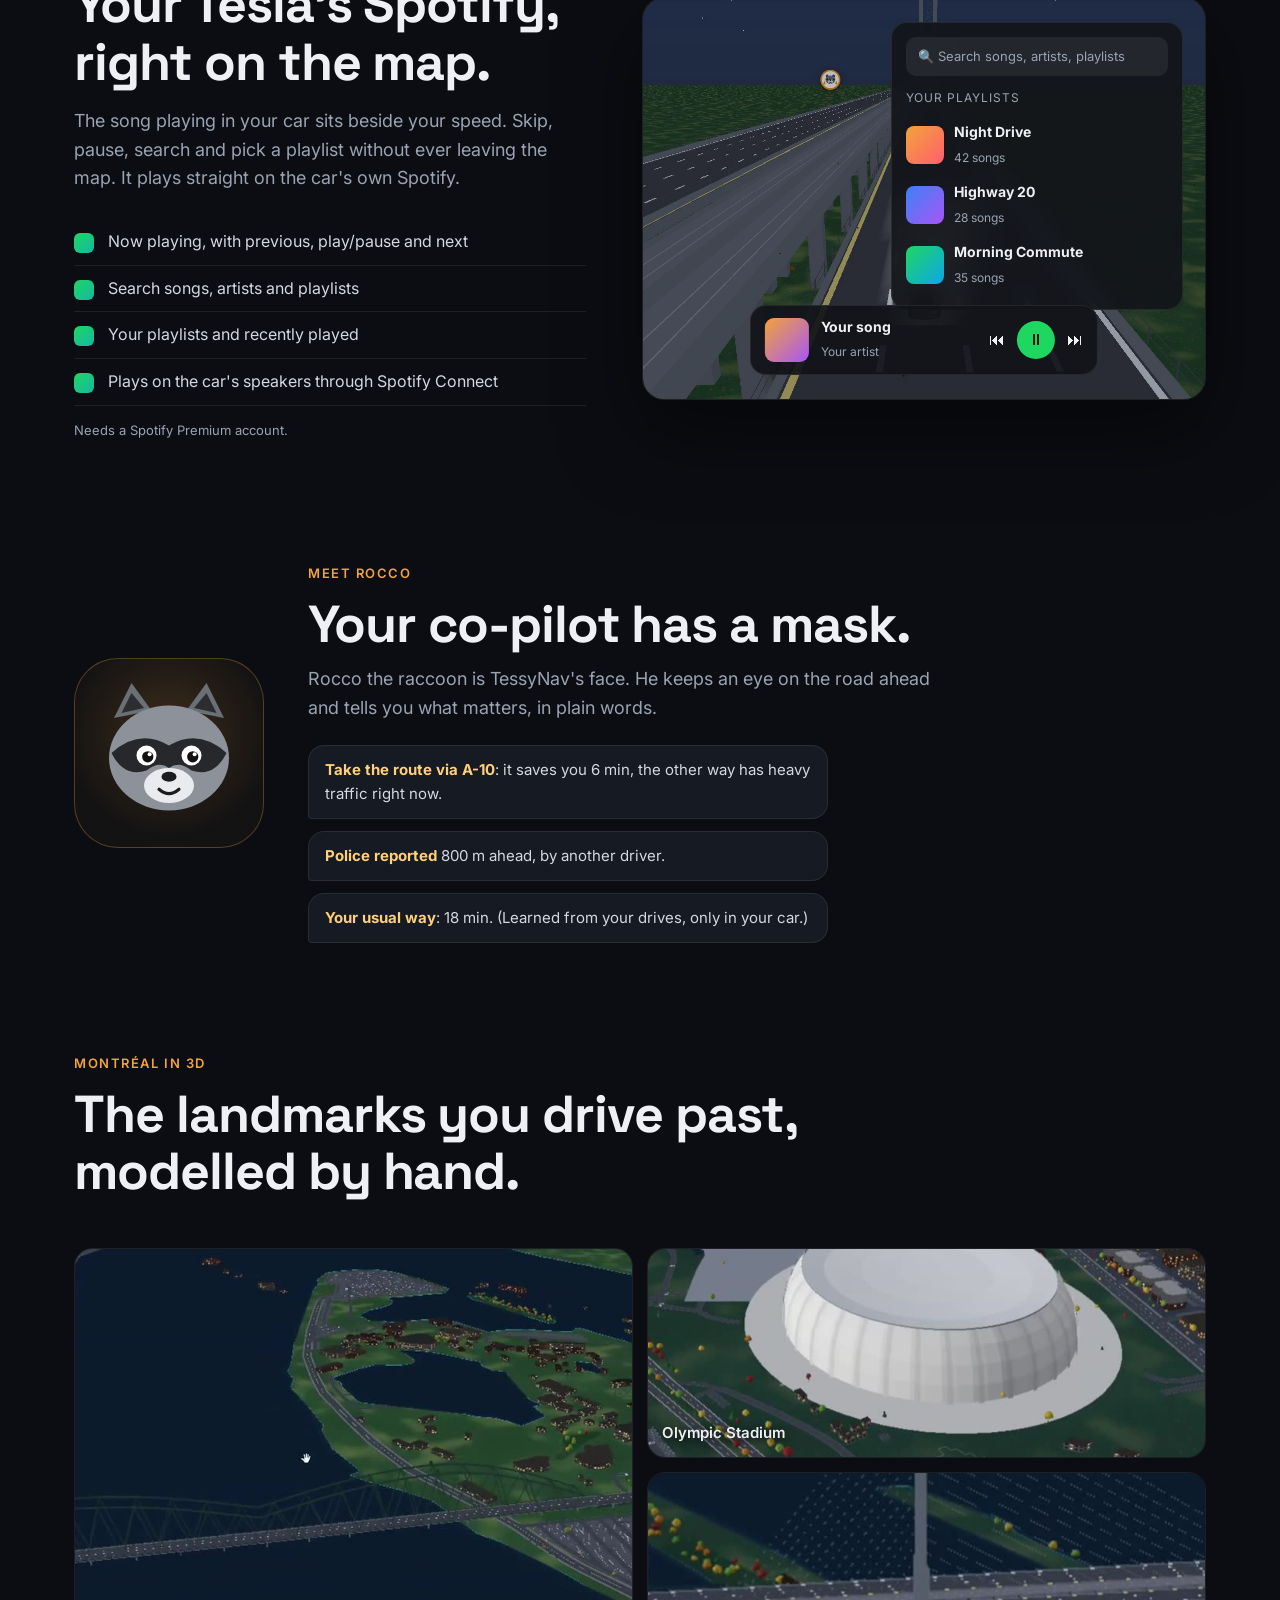
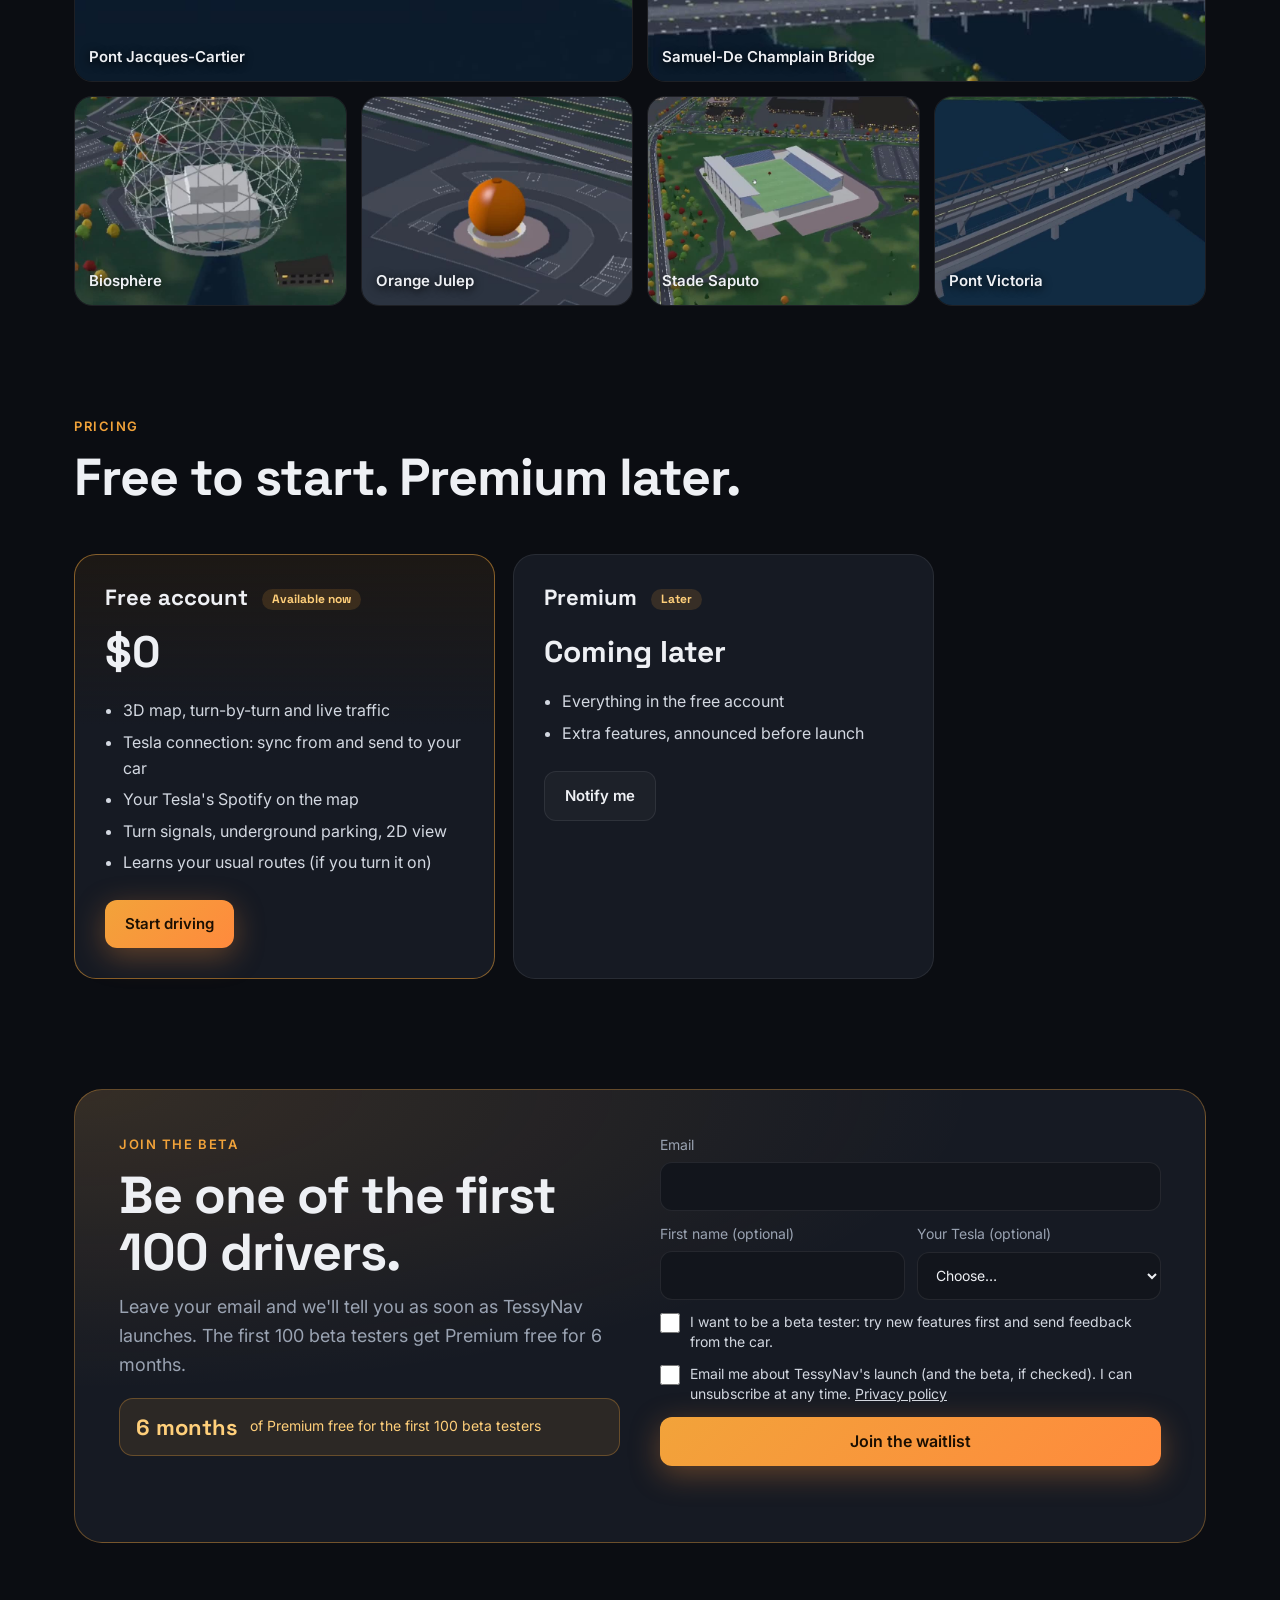
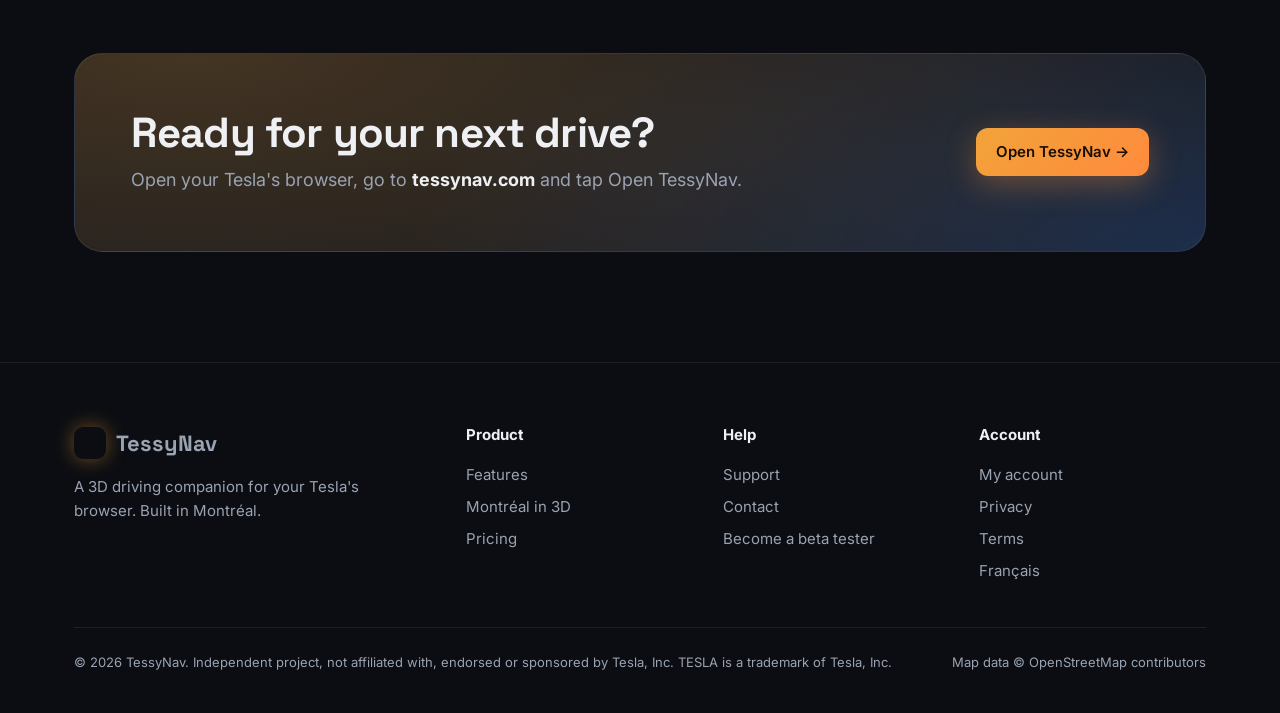
==== commit 9f3dc349: "Add files via upload" ====
--- a/index.html
+++ b/index.html
@@ -4,6 +4,7 @@
 <link rel="alternate" hreflang="fr" href="https://tessynav.com/fr/">
 <link rel="alternate" hreflang="en" href="https://tessynav.com/">
 <meta charset="utf-8">
+<link rel="icon" href="/img/rocco.svg" type="image/svg+xml">
 <meta name="viewport" content="width=device-width,initial-scale=1">
 <title>TessyNav · 3D navigation for your Tesla</title>
 <meta name="description" content="TessyNav turns your Tesla's browser into a living 3D map of Montréal: real bridges, landmarks, lanes and turn signals.">
@@ -19,7 +20,7 @@
 .nav{position:sticky;top:0;z-index:10;background:rgba(11,13,18,.72);backdrop-filter:blur(14px);border-bottom:1px solid var(--line)}
 .nav .wrap{display:flex;align-items:center;gap:28px;height:68px}
 .logo{display:flex;align-items:center;gap:10px;font:700 22px "Space Grotesk"}
-.logo i{width:30px;height:30px;border-radius:9px;background:conic-gradient(from 210deg,var(--accent),#ff7a59,var(--blue),var(--accent));display:inline-block;box-shadow:0 0 20px rgba(242,163,58,.45)}
+.logo i{width:32px;height:32px;border-radius:9px;background:url(/img/rocco.svg) center/cover no-repeat;display:inline-block;box-shadow:0 0 20px rgba(242,163,58,.45)}
 .links{display:flex;gap:22px;color:var(--sub);font-size:15px}.links a:hover{color:var(--text)}
 .sp{flex:1}
 .btn{display:inline-flex;align-items:center;gap:8px;padding:12px 20px;border-radius:12px;font-weight:600;font-size:15px}
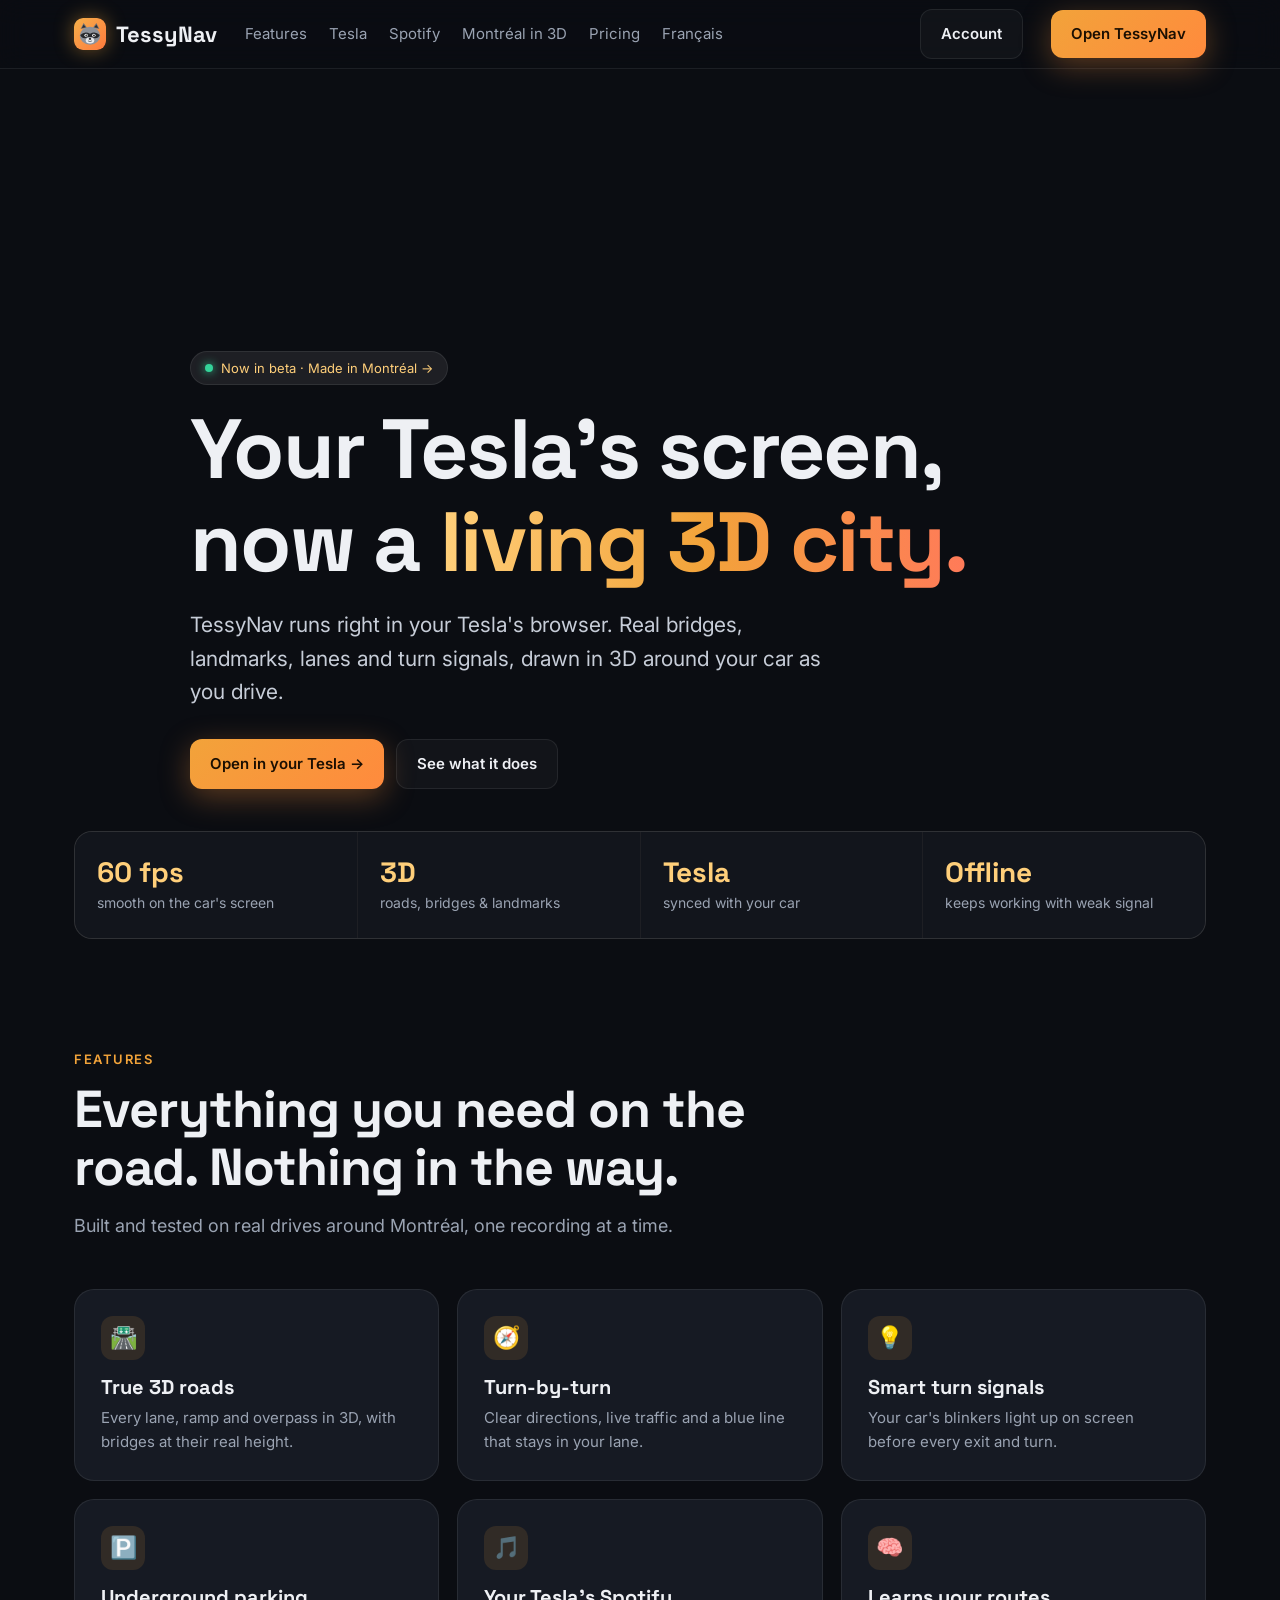
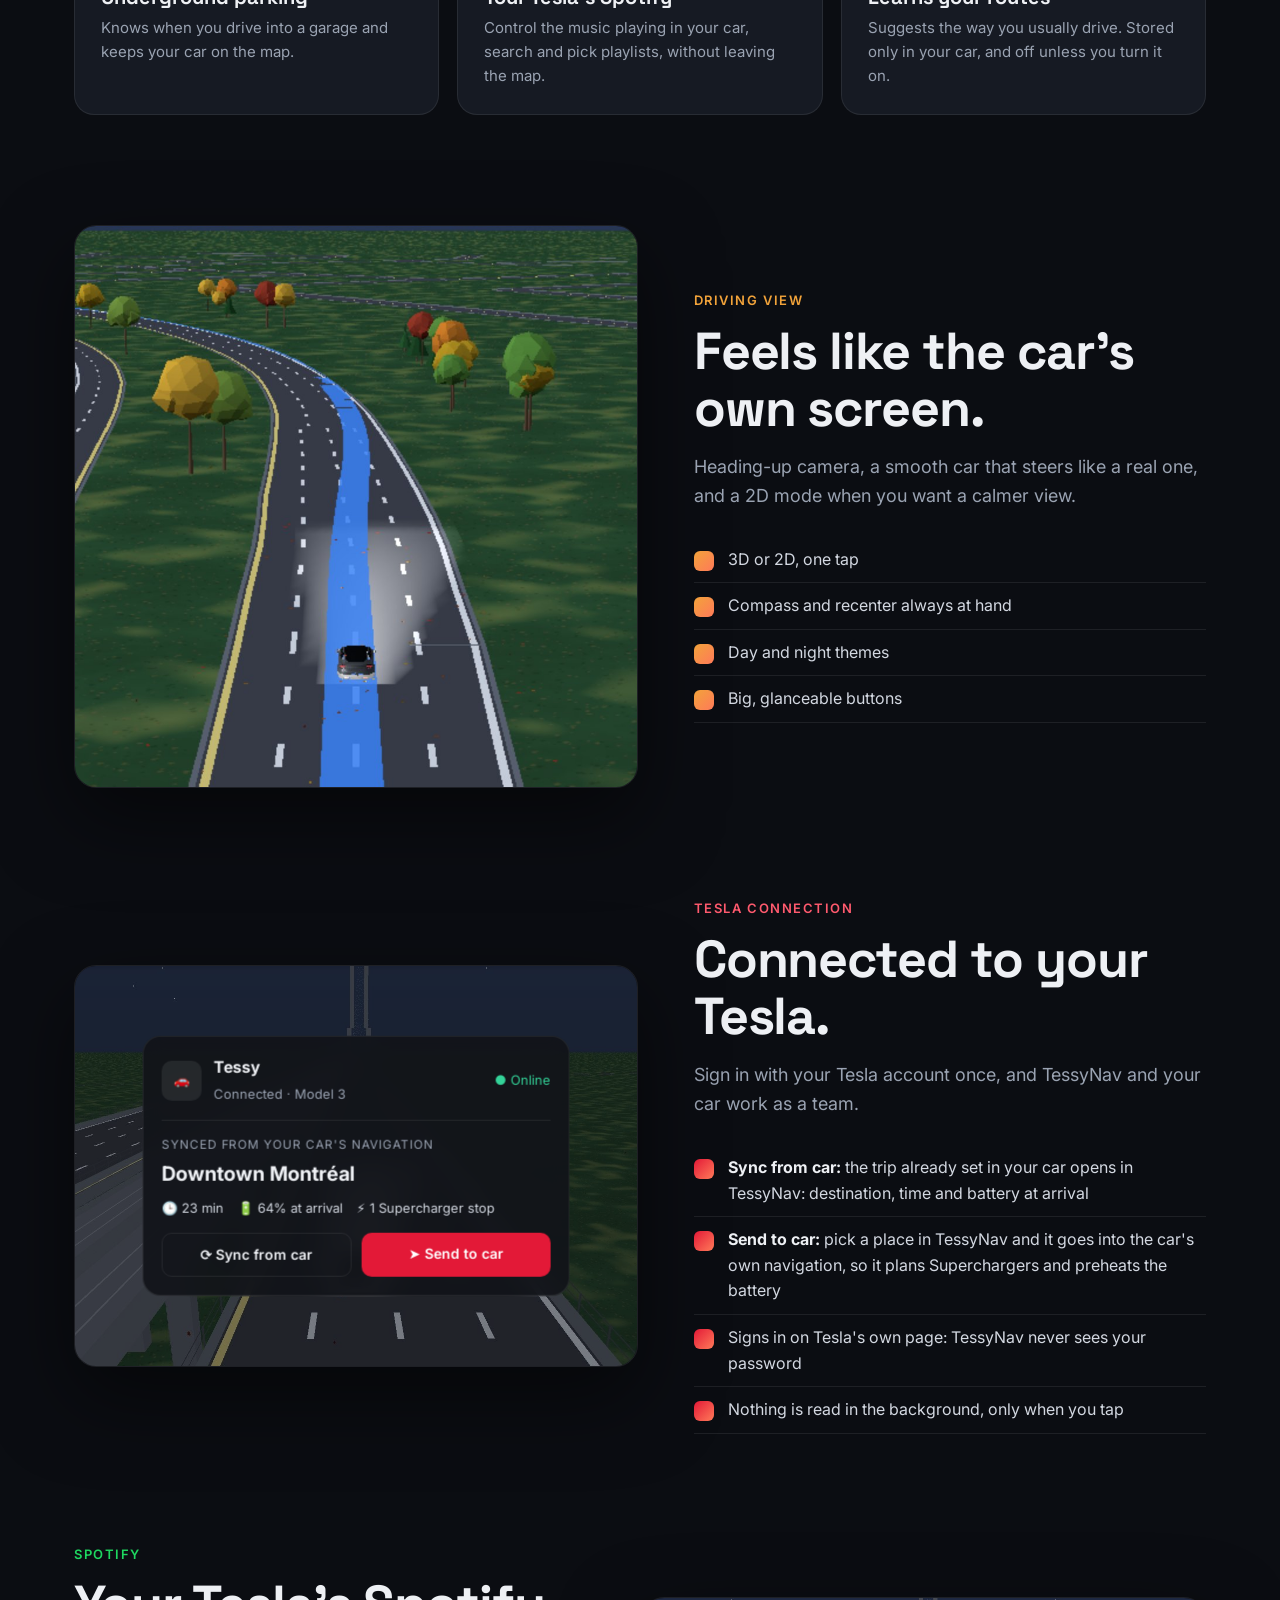
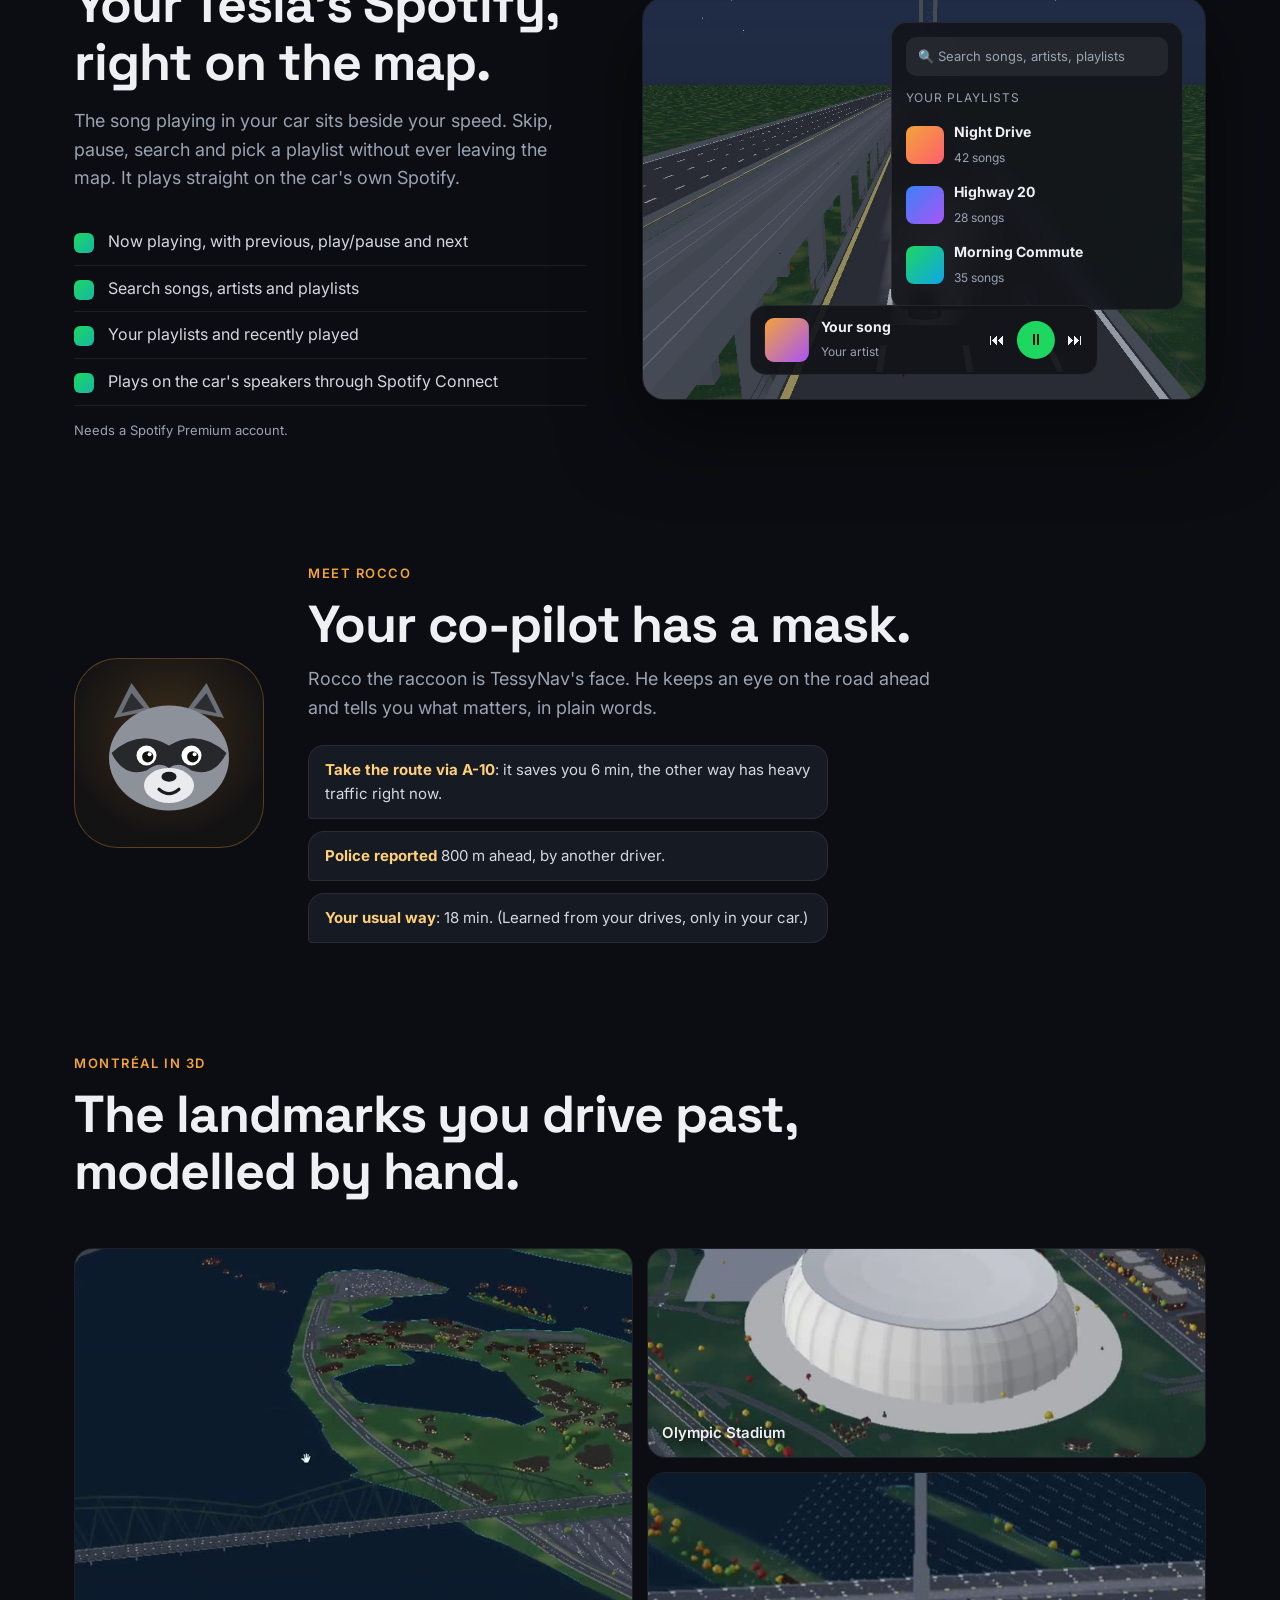
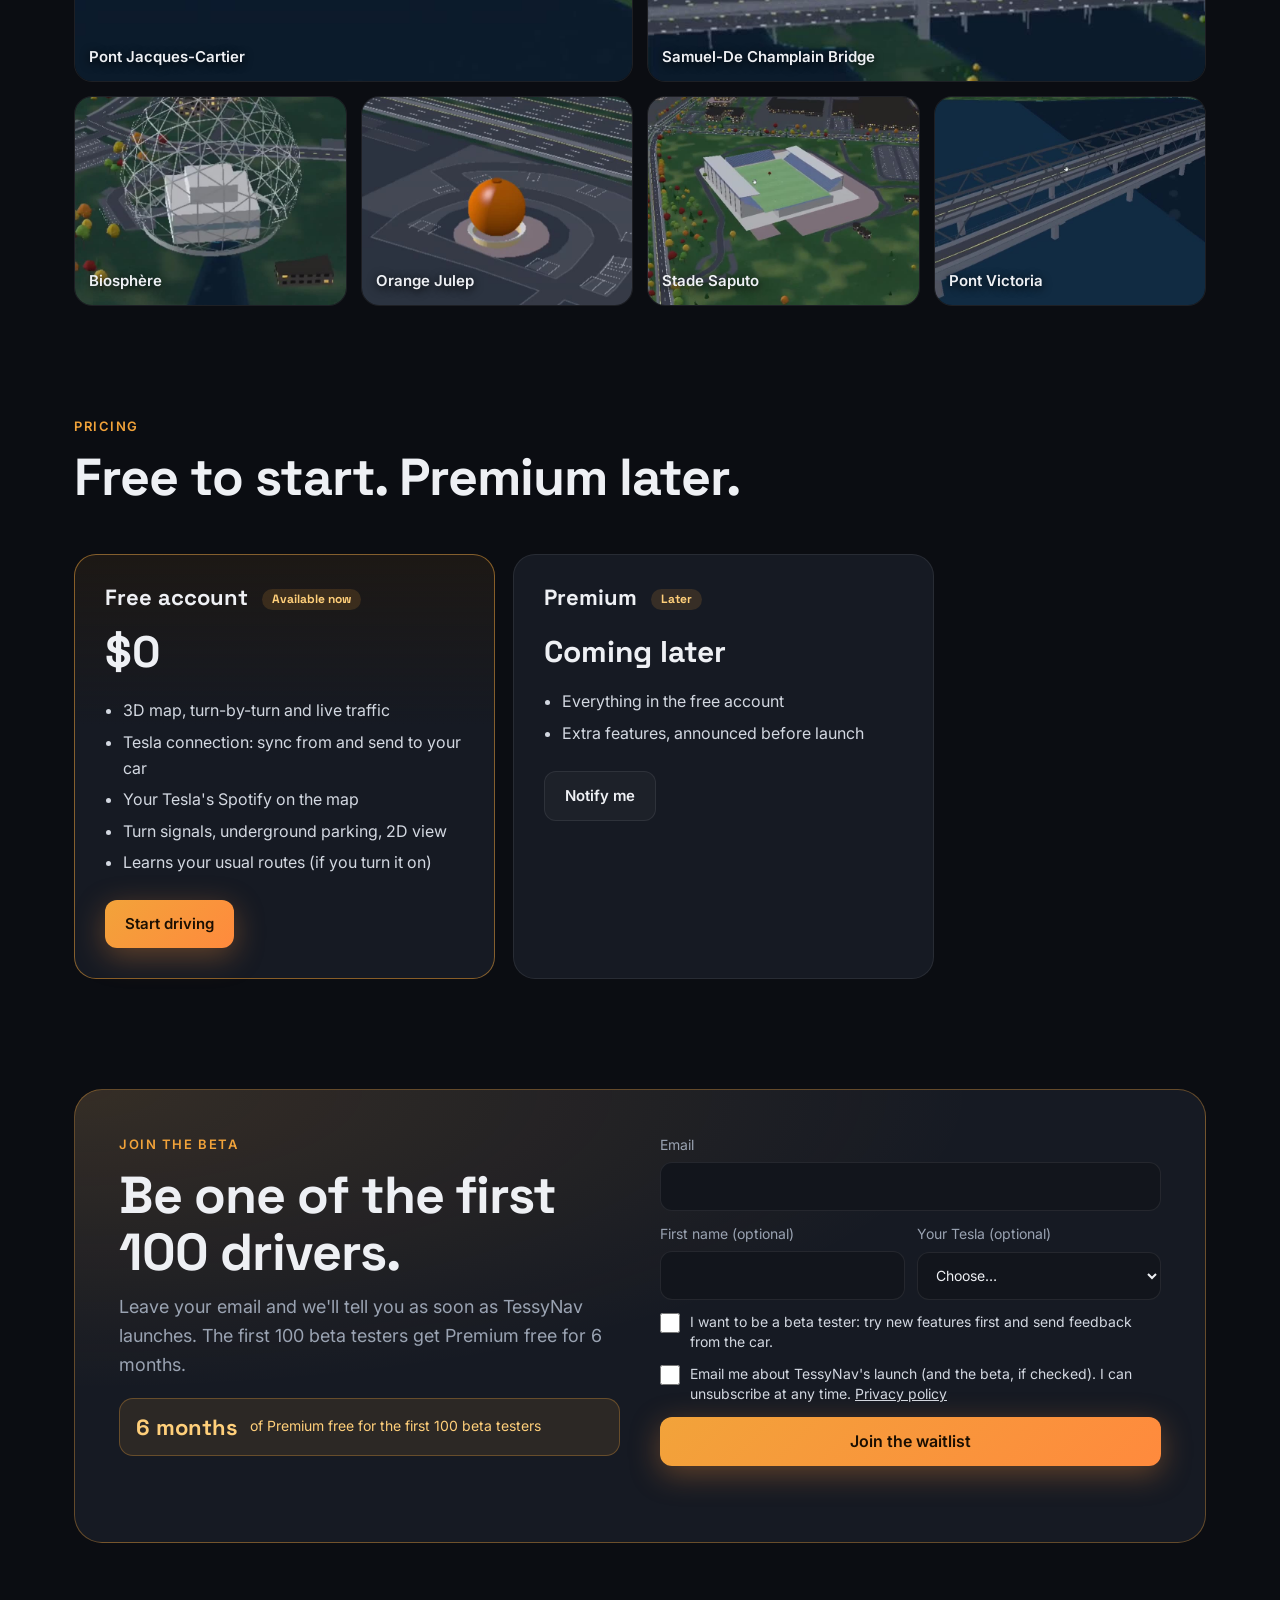
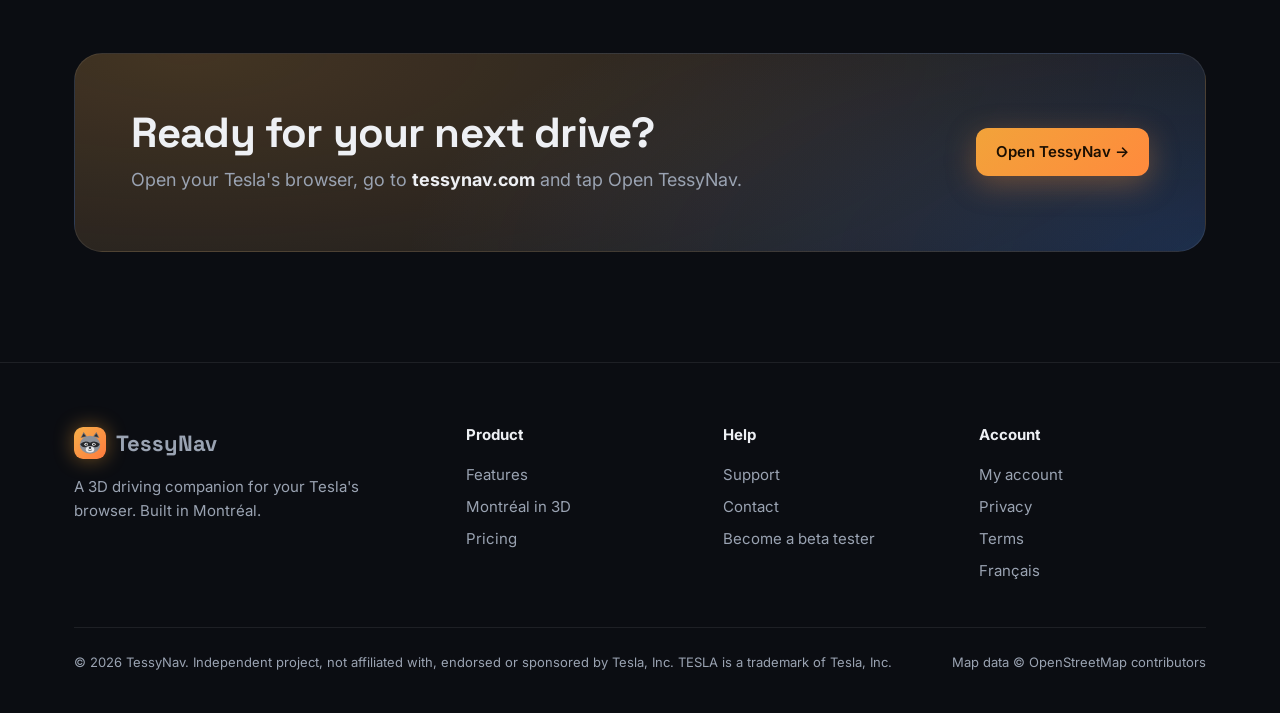
==== commit 3d93687f: "Add files via upload" ====
--- a/index.html
+++ b/index.html
@@ -28,7 +28,8 @@
 .btn.ghost{border:1px solid var(--line);color:var(--text);background:rgba(255,255,255,.03)}
 /* hero */
 .hero{position:relative;min-height:88vh;display:flex;align-items:flex-end;overflow:hidden}
-.hero img{position:absolute;inset:0;width:100%;height:100%;object-fit:cover;object-position:center 60%;transform:scale(1.04)}
+.hero img,.hero video{position:absolute;inset:0;width:100%;height:100%;object-fit:cover;object-position:center 45%}
+@media (prefers-reduced-motion:reduce){.hero video{display:none}.hero{background:url(vid/hero.jpg) center/cover}}
 .hero:after{content:"";position:absolute;inset:0;background:linear-gradient(180deg,rgba(11,13,18,.15) 0%,rgba(11,13,18,.2) 40%,rgba(11,13,18,.92) 85%,var(--bg) 100%)}
 .hero .wrap{position:relative;z-index:1;padding-bottom:72px}
 .pill{display:inline-flex;gap:8px;align-items:center;padding:6px 14px;border-radius:99px;background:rgba(255,255,255,.08);border:1px solid var(--line);font-size:13px;color:var(--accent2);margin-bottom:18px}
@@ -141,7 +142,7 @@
 </div></header>
 
 <section class="hero" style="padding:0">
-  <img src="img/hero.jpg" alt="TessyNav driving across the Samuel-De Champlain Bridge at night">
+  <video class="hv" autoplay muted loop playsinline preload="auto" poster="vid/hero.jpg" aria-label="TessyNav driving across the Samuel-De Champlain Bridge at night"><source src="vid/hero.mp4" type="video/mp4"></video>
   <div class="wrap">
     <a class="pill" href="#waitlist"><b></b> Now in beta · Made in Montréal →</a>
     <h1>Your Tesla's screen, now a <span>living 3D city.</span></h1>
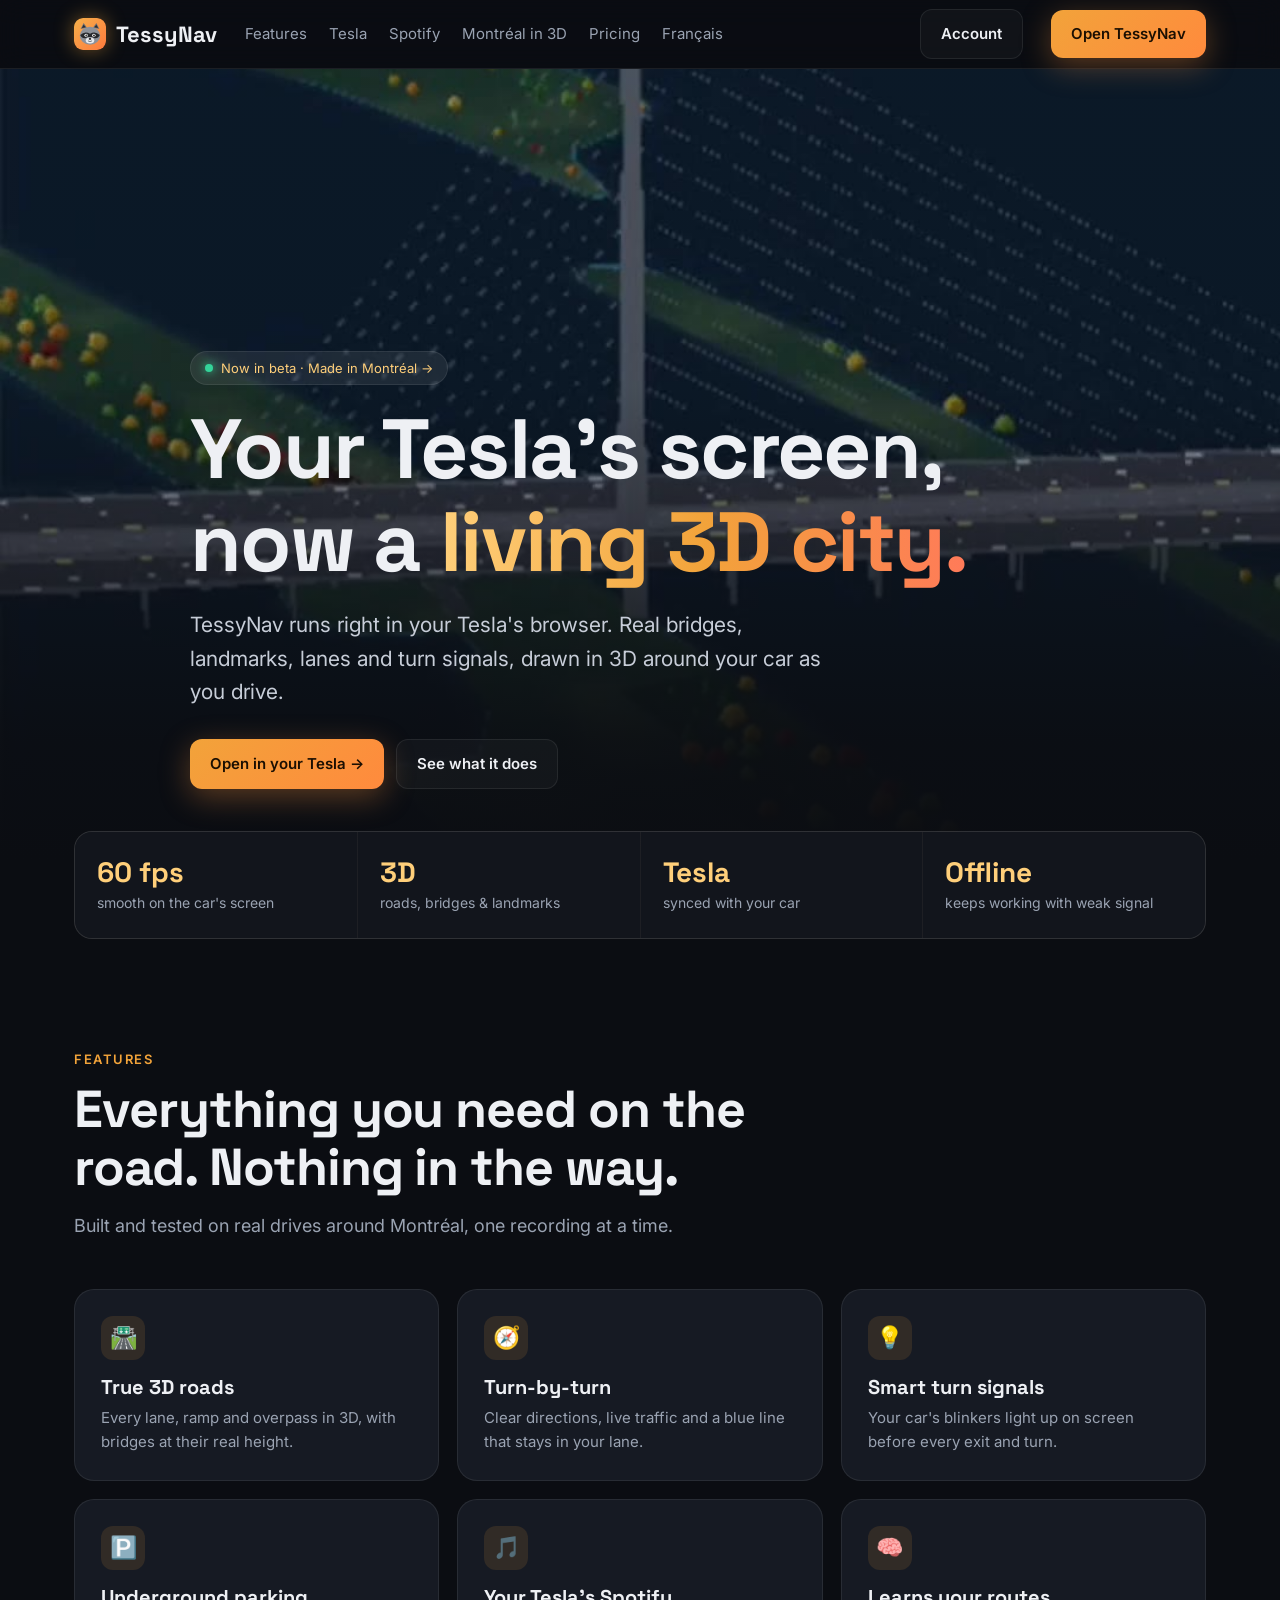
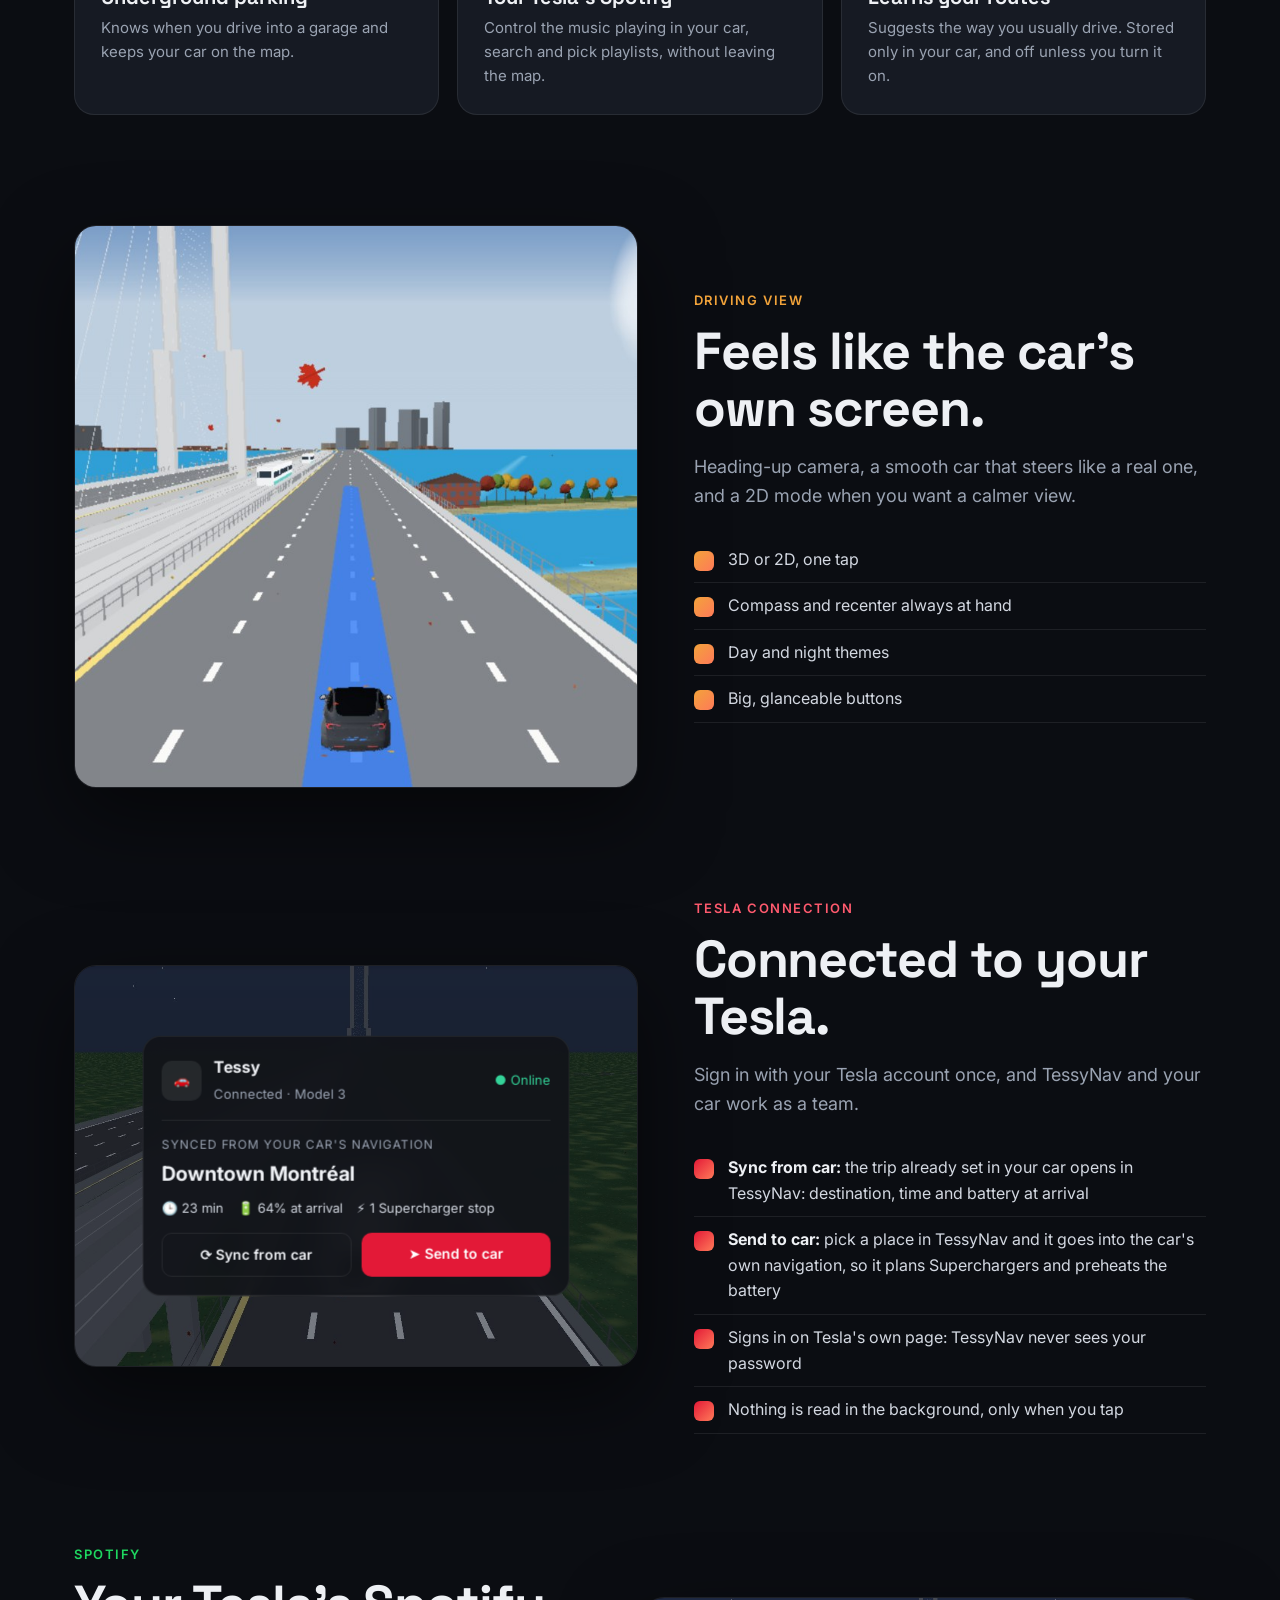
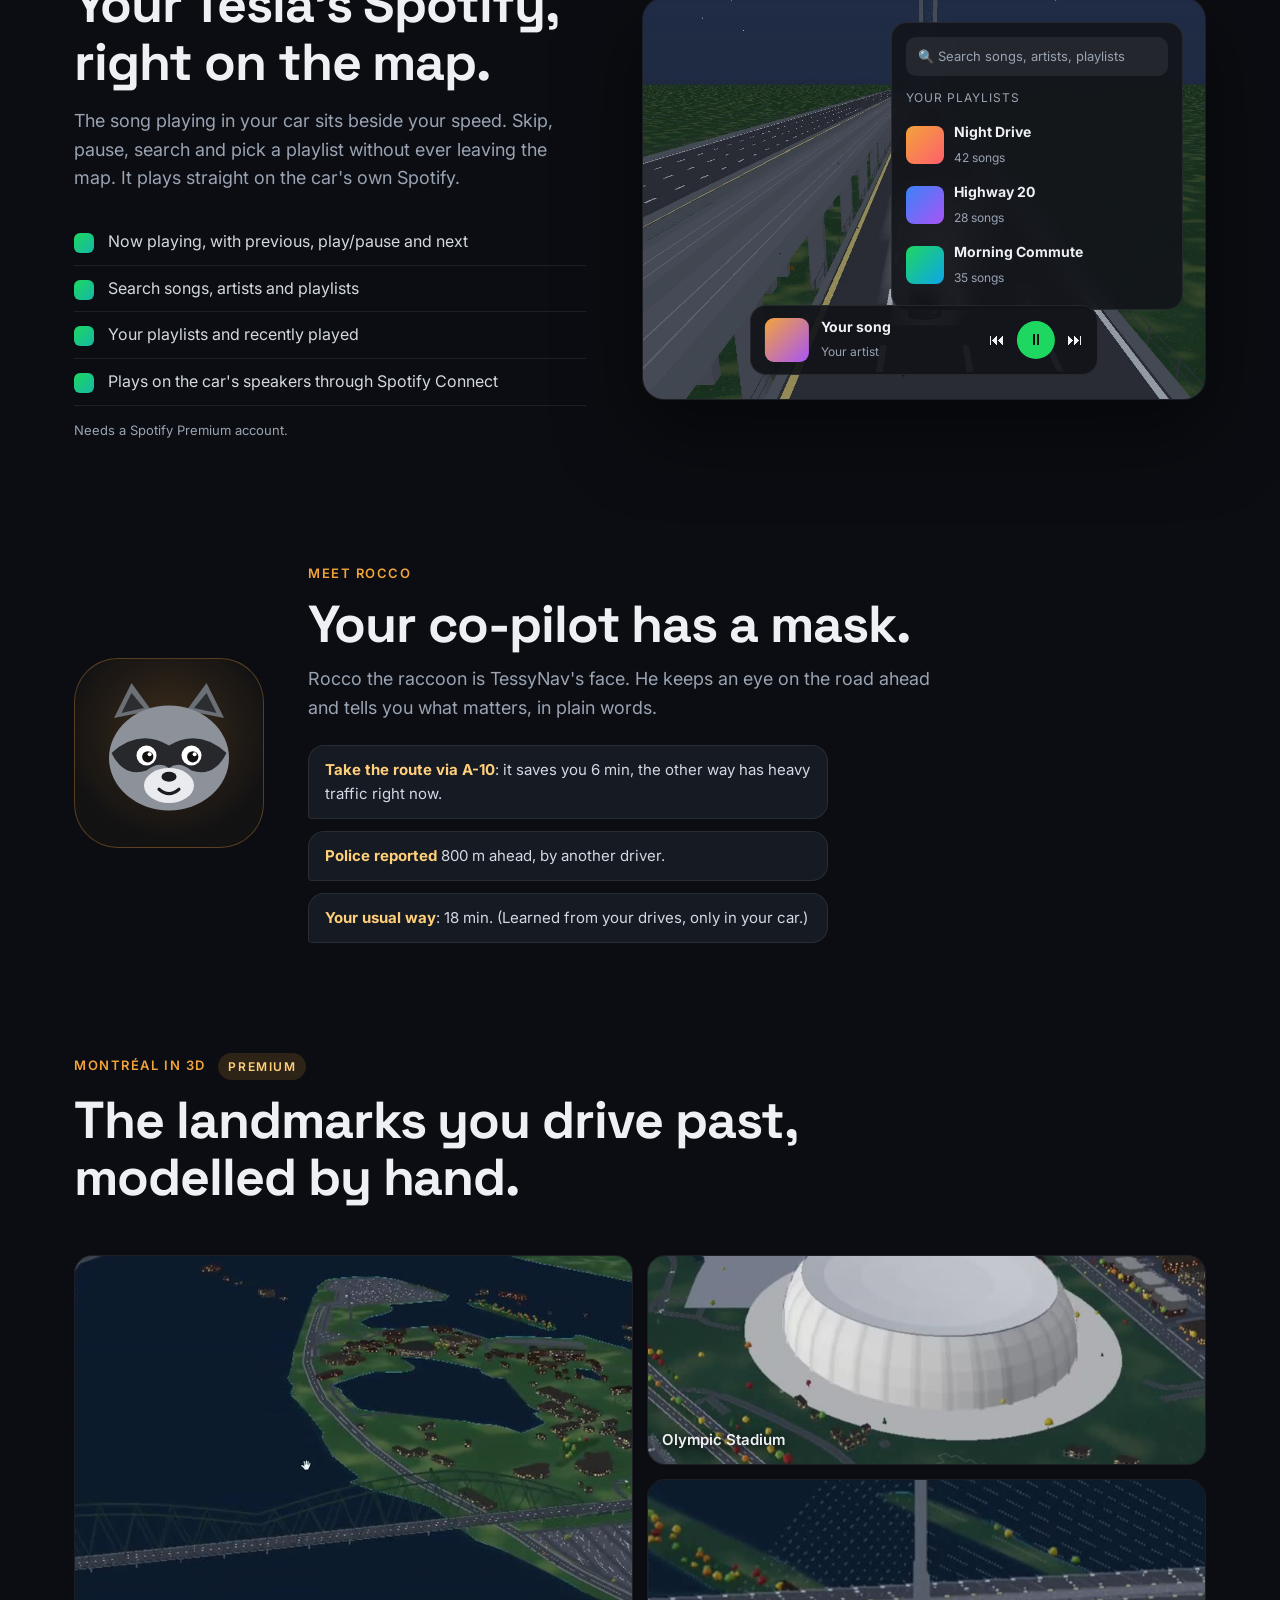
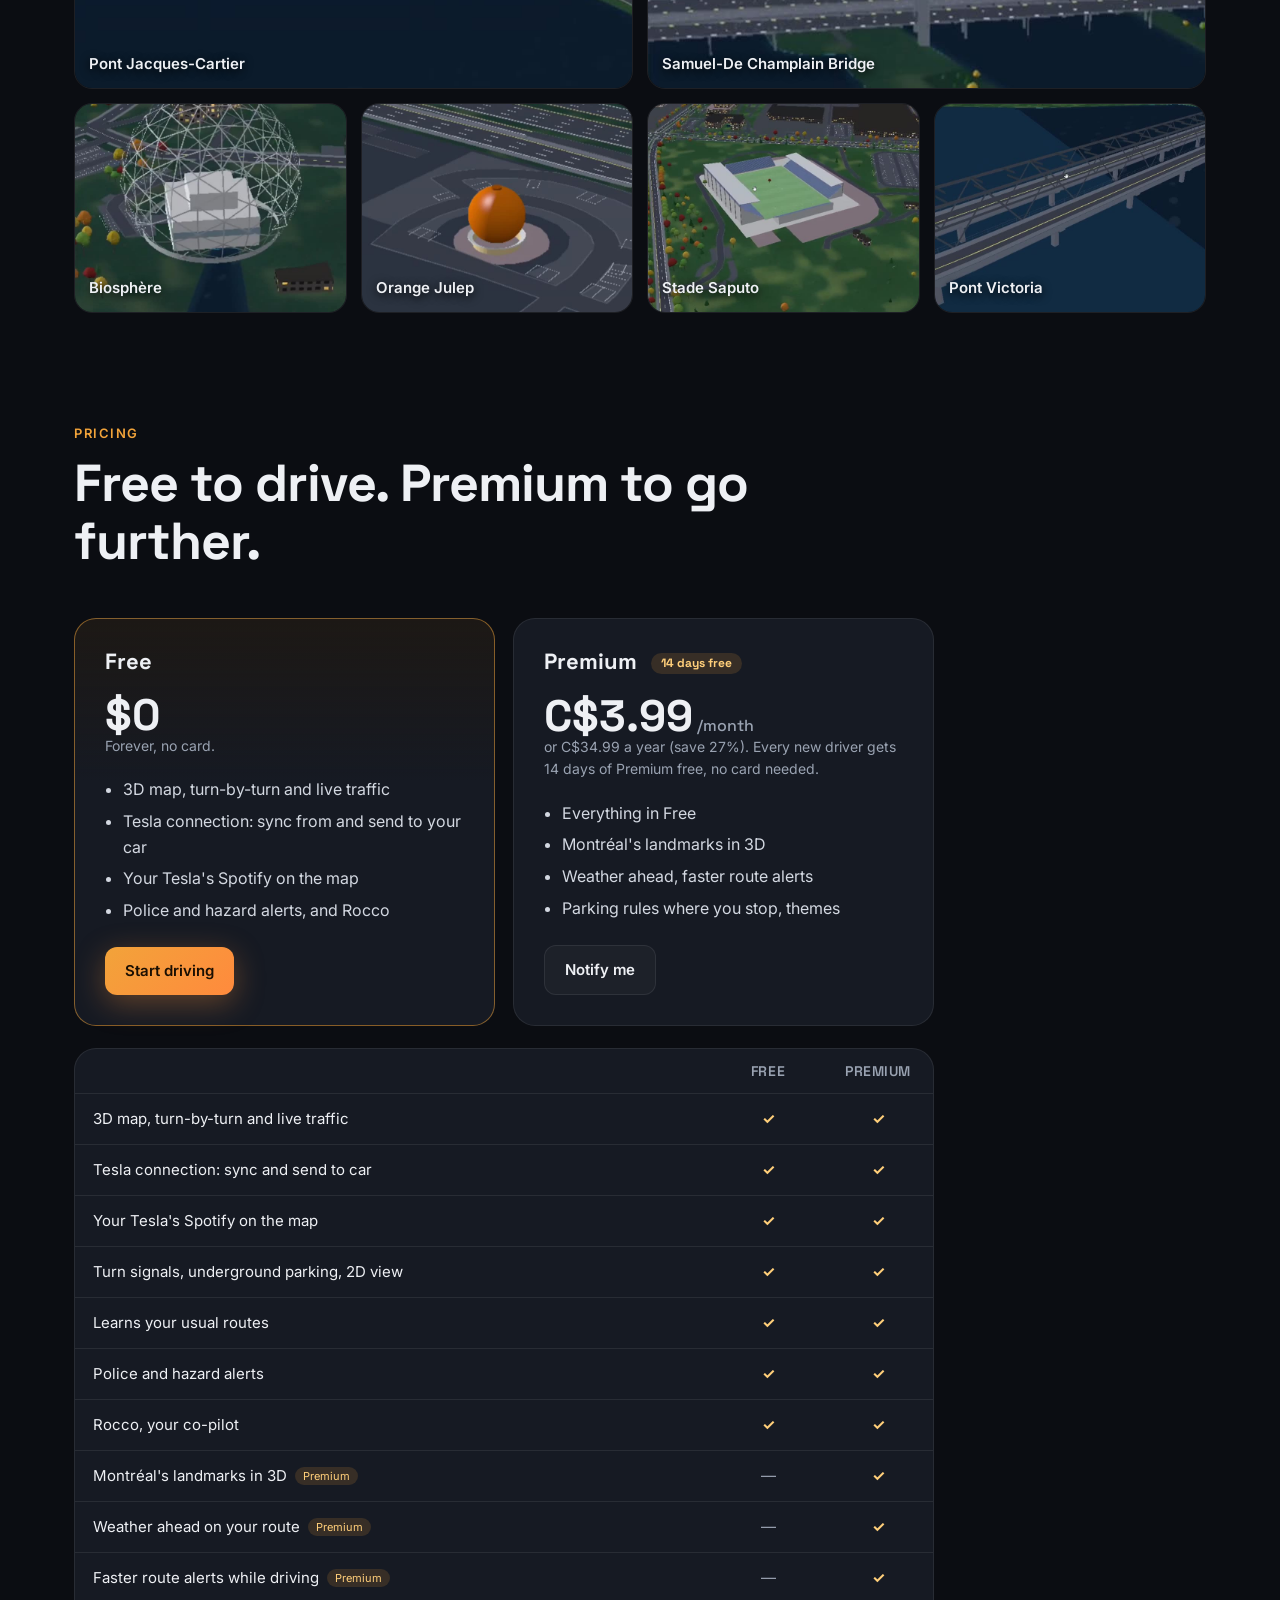
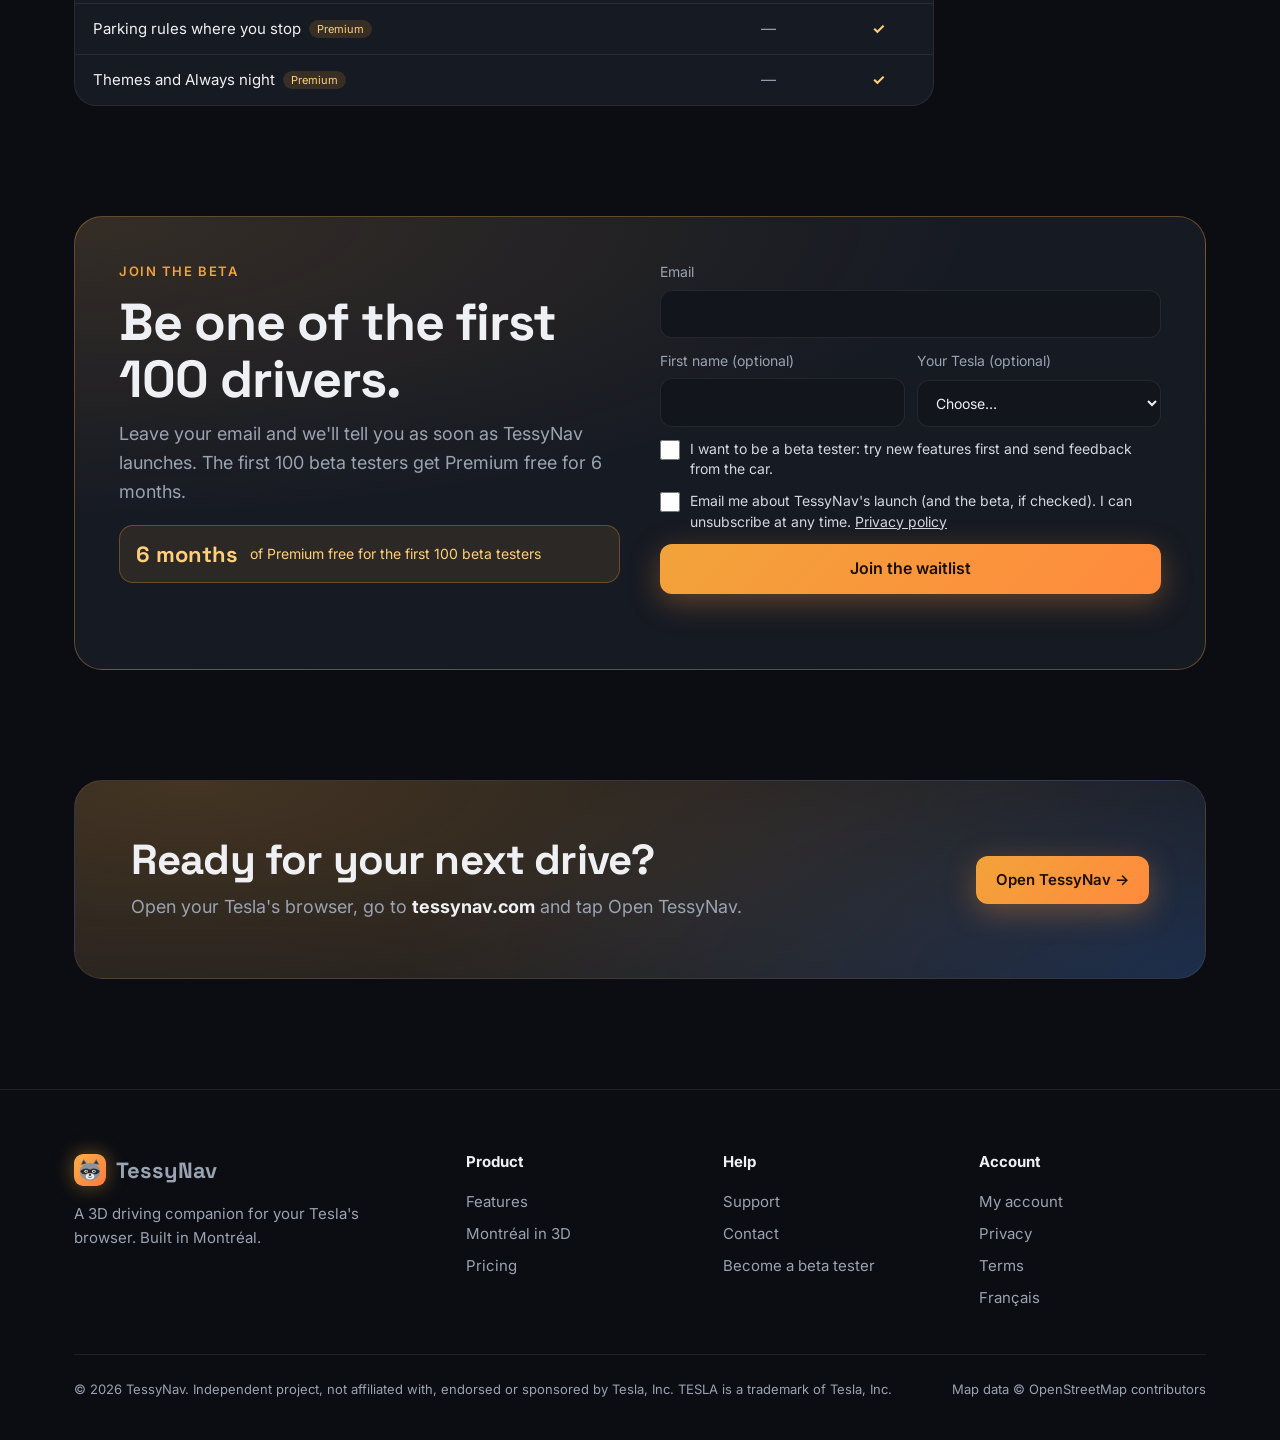
==== commit 57749d14: "Add files via upload" ====
--- a/index.html
+++ b/index.html
@@ -95,6 +95,13 @@
 .plan h3{font-size:22px}.plan .amt{font:700 44px "Space Grotesk";margin:14px 0 4px}.plan .amt small{font-size:16px;color:var(--sub);font-weight:500}
 .plan ul{padding-left:18px;color:#d3d8e1;margin:18px 0 24px}.plan li{margin:6px 0}
 .tag{display:inline-block;font-size:12px;padding:4px 10px;border-radius:99px;background:rgba(242,163,58,.15);color:var(--accent2);margin-left:8px;vertical-align:middle}
+.cmp{width:100%;max-width:860px;margin-top:22px;border-collapse:separate;border-spacing:0;background:var(--card);border:1px solid var(--line);border-radius:22px;overflow:hidden;font-size:15px}
+.cmp th,.cmp td{padding:13px 18px;text-align:left;border-bottom:1px solid var(--line)}.cmp tr:last-child td{border-bottom:0}
+.cmp th{font:600 14px "Space Grotesk";color:var(--sub);letter-spacing:.04em;text-transform:uppercase}
+.cmp td.c,.cmp th.c{text-align:center;width:110px}.cmp td.c{font-weight:700;color:var(--accent2)}.cmp td.n{color:var(--sub);font-weight:400}
+.cmp tr.pro td:first-child:after{content:"Premium";font-size:11px;padding:2px 8px;border-radius:99px;background:rgba(242,163,58,.15);color:var(--accent2);margin-left:8px;vertical-align:middle}
+.price .note{color:var(--sub);font-size:14px;margin:-12px 0 20px}
+@media (max-width:700px){.cmp th,.cmp td{padding:11px 10px;font-size:14px}.cmp td.c,.cmp th.c{width:64px}.cmp tr.pro td:first-child:after{display:none}}
 /* rocco */
 .rocco{display:grid;grid-template-columns:auto 1fr;gap:44px;align-items:center}
 .rocco .face{width:190px;height:190px;border-radius:44px;display:grid;place-items:center;background:radial-gradient(circle at 50% 40%,rgba(242,163,58,.22),rgba(242,163,58,.04) 70%);border:1px solid rgba(242,163,58,.3);animation:rb 4s ease-in-out infinite}
@@ -229,7 +236,7 @@
 </div></section>
 
 <section id="montreal" style="padding-top:0"><div class="wrap">
-  <div class="kick">Montréal in 3D</div>
+  <div class="kick">Montréal in 3D <span class="tag">Premium</span></div>
   <h2>The landmarks you drive past, modelled by hand.</h2>
   <div class="gal">
     <figure class="a"><video data-src="vid/jc.mp4" poster="vid/jc.jpg" muted loop playsinline preload="none" aria-label="Pont Jacques-Cartier in 3D"></video><figcaption>Pont Jacques-Cartier</figcaption></figure>
@@ -244,11 +251,12 @@
 
 <section id="pricing" style="padding-top:0"><div class="wrap">
   <div class="kick">Pricing</div>
-  <h2>Free to start. Premium later.</h2>
+  <h2>Free to drive. Premium to go further.</h2>
   <div class="price">
-    <div class="plan hot"><h3>Free account <span class="tag">Available now</span></h3><div class="amt">$0</div><ul><li>3D map, turn-by-turn and live traffic</li><li>Tesla connection: sync from and send to your car</li><li>Your Tesla's Spotify on the map</li><li>Turn signals, underground parking, 2D view</li><li>Learns your usual routes (if you turn it on)</li></ul><a class="btn pri" href="https://tessynav.github.io/v2/">Start driving</a></div>
-    <div class="plan"><h3>Premium <span class="tag">Later</span></h3><div class="amt" style="font-size:30px;margin:22px 0 8px">Coming later</div><ul><li>Everything in the free account</li><li>Extra features, announced before launch</li></ul><a class="btn ghost" href="#waitlist">Notify me</a></div>
-  </div>
+    <div class="plan hot"><h3>Free</h3><div class="amt">$0</div><p class="note">Forever, no card.</p><ul><li>3D map, turn-by-turn and live traffic</li><li>Tesla connection: sync from and send to your car</li><li>Your Tesla's Spotify on the map</li><li>Police and hazard alerts, and Rocco</li></ul><a class="btn pri" href="https://tessynav.github.io/v2/">Start driving</a></div>
+    <div class="plan"><h3>Premium <span class="tag">14 days free</span></h3><div class="amt">C$3.99<small> /month</small></div><p class="note">or C$34.99 a year (save 27%). Every new driver gets 14 days of Premium free, no card needed.</p><ul><li>Everything in Free</li><li>Montréal's landmarks in 3D</li><li>Weather ahead, faster route alerts</li><li>Parking rules where you stop, themes</li></ul><a class="btn ghost" href="#waitlist">Notify me</a></div>
+  </div>
+  <table class="cmp"><tr><th></th><th class="c">Free</th><th class="c">Premium</th></tr><tr><td>3D map, turn-by-turn and live traffic</td><td class="c">✓</td><td class="c">✓</td></tr><tr><td>Tesla connection: sync and send to car</td><td class="c">✓</td><td class="c">✓</td></tr><tr><td>Your Tesla's Spotify on the map</td><td class="c">✓</td><td class="c">✓</td></tr><tr><td>Turn signals, underground parking, 2D view</td><td class="c">✓</td><td class="c">✓</td></tr><tr><td>Learns your usual routes</td><td class="c">✓</td><td class="c">✓</td></tr><tr><td>Police and hazard alerts</td><td class="c">✓</td><td class="c">✓</td></tr><tr><td>Rocco, your co-pilot</td><td class="c">✓</td><td class="c">✓</td></tr><tr class="pro"><td>Montréal's landmarks in 3D</td><td class="c n">—</td><td class="c">✓</td></tr><tr class="pro"><td>Weather ahead on your route</td><td class="c n">—</td><td class="c">✓</td></tr><tr class="pro"><td>Faster route alerts while driving</td><td class="c n">—</td><td class="c">✓</td></tr><tr class="pro"><td>Parking rules where you stop</td><td class="c n">—</td><td class="c">✓</td></tr><tr class="pro"><td>Themes and Always night</td><td class="c n">—</td><td class="c">✓</td></tr></table>
 </div></section>
 
 <section id="waitlist" style="padding-top:0"><div class="wrap">
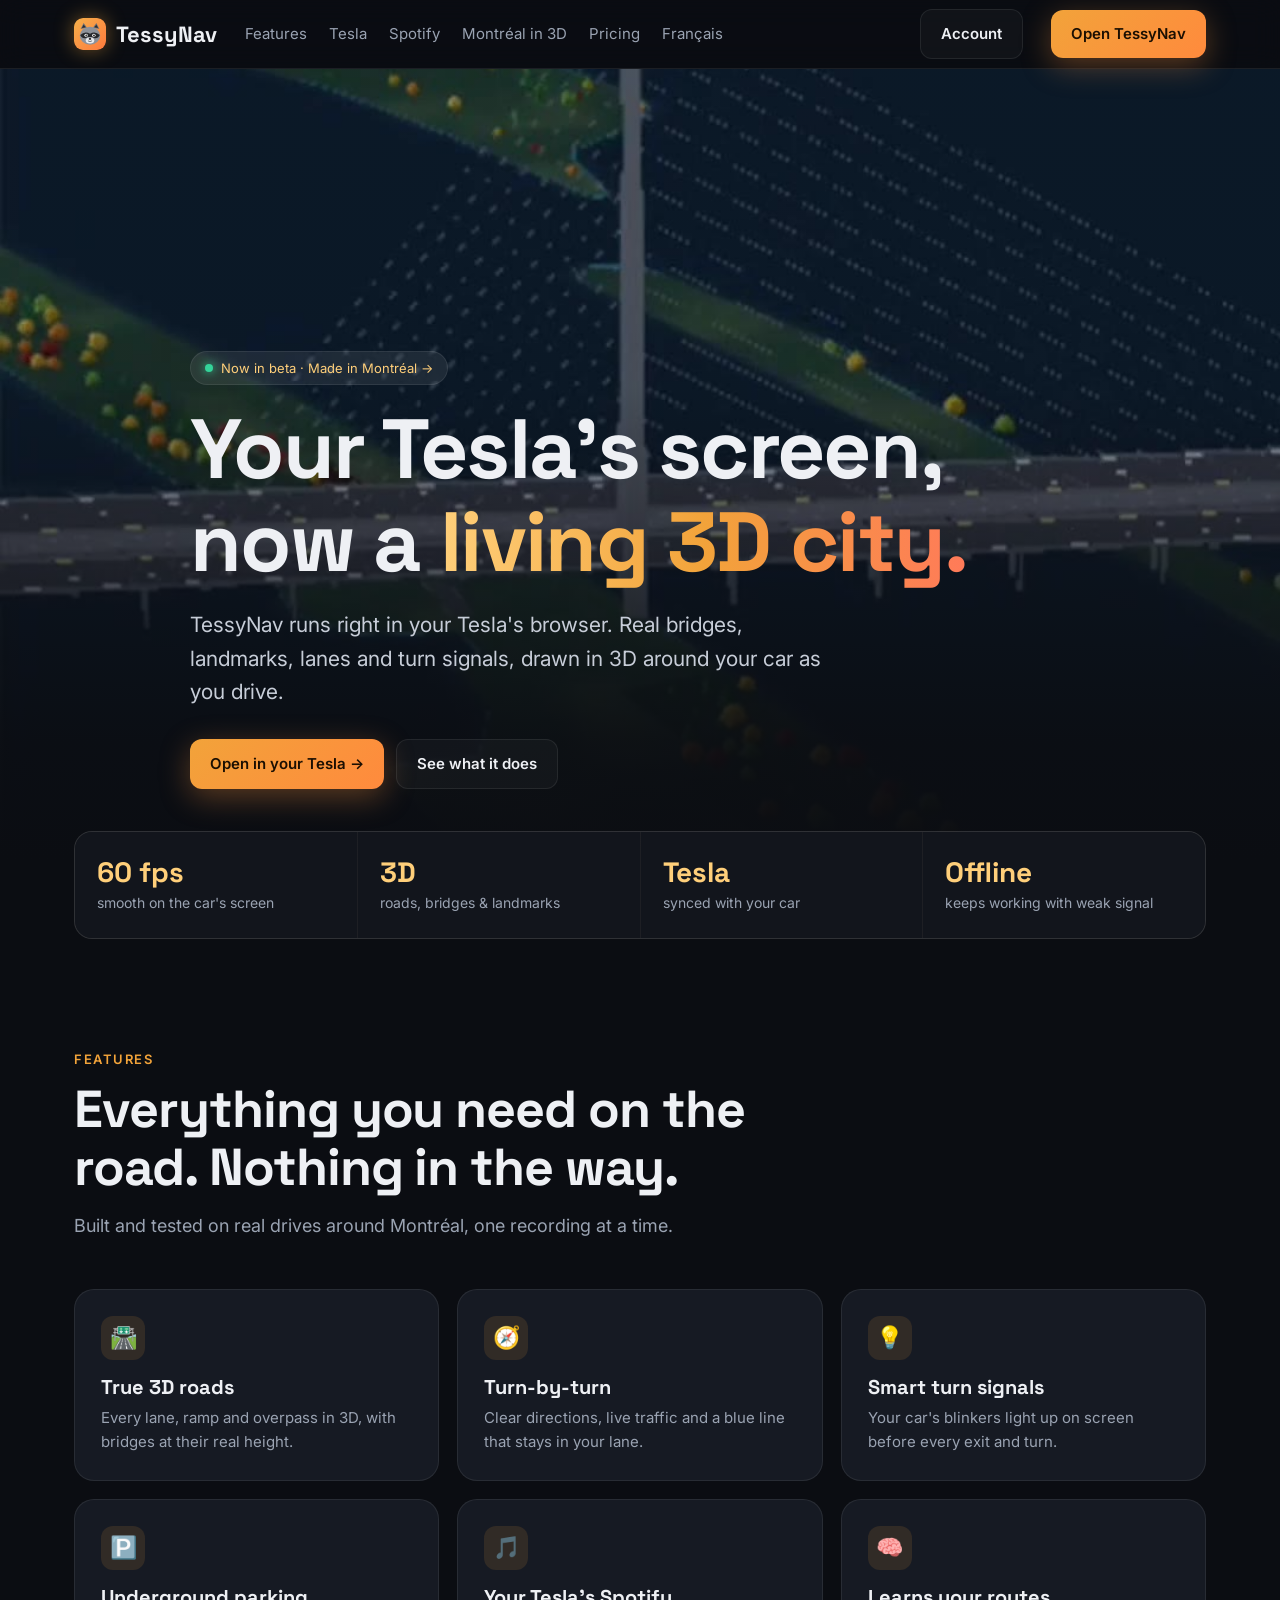
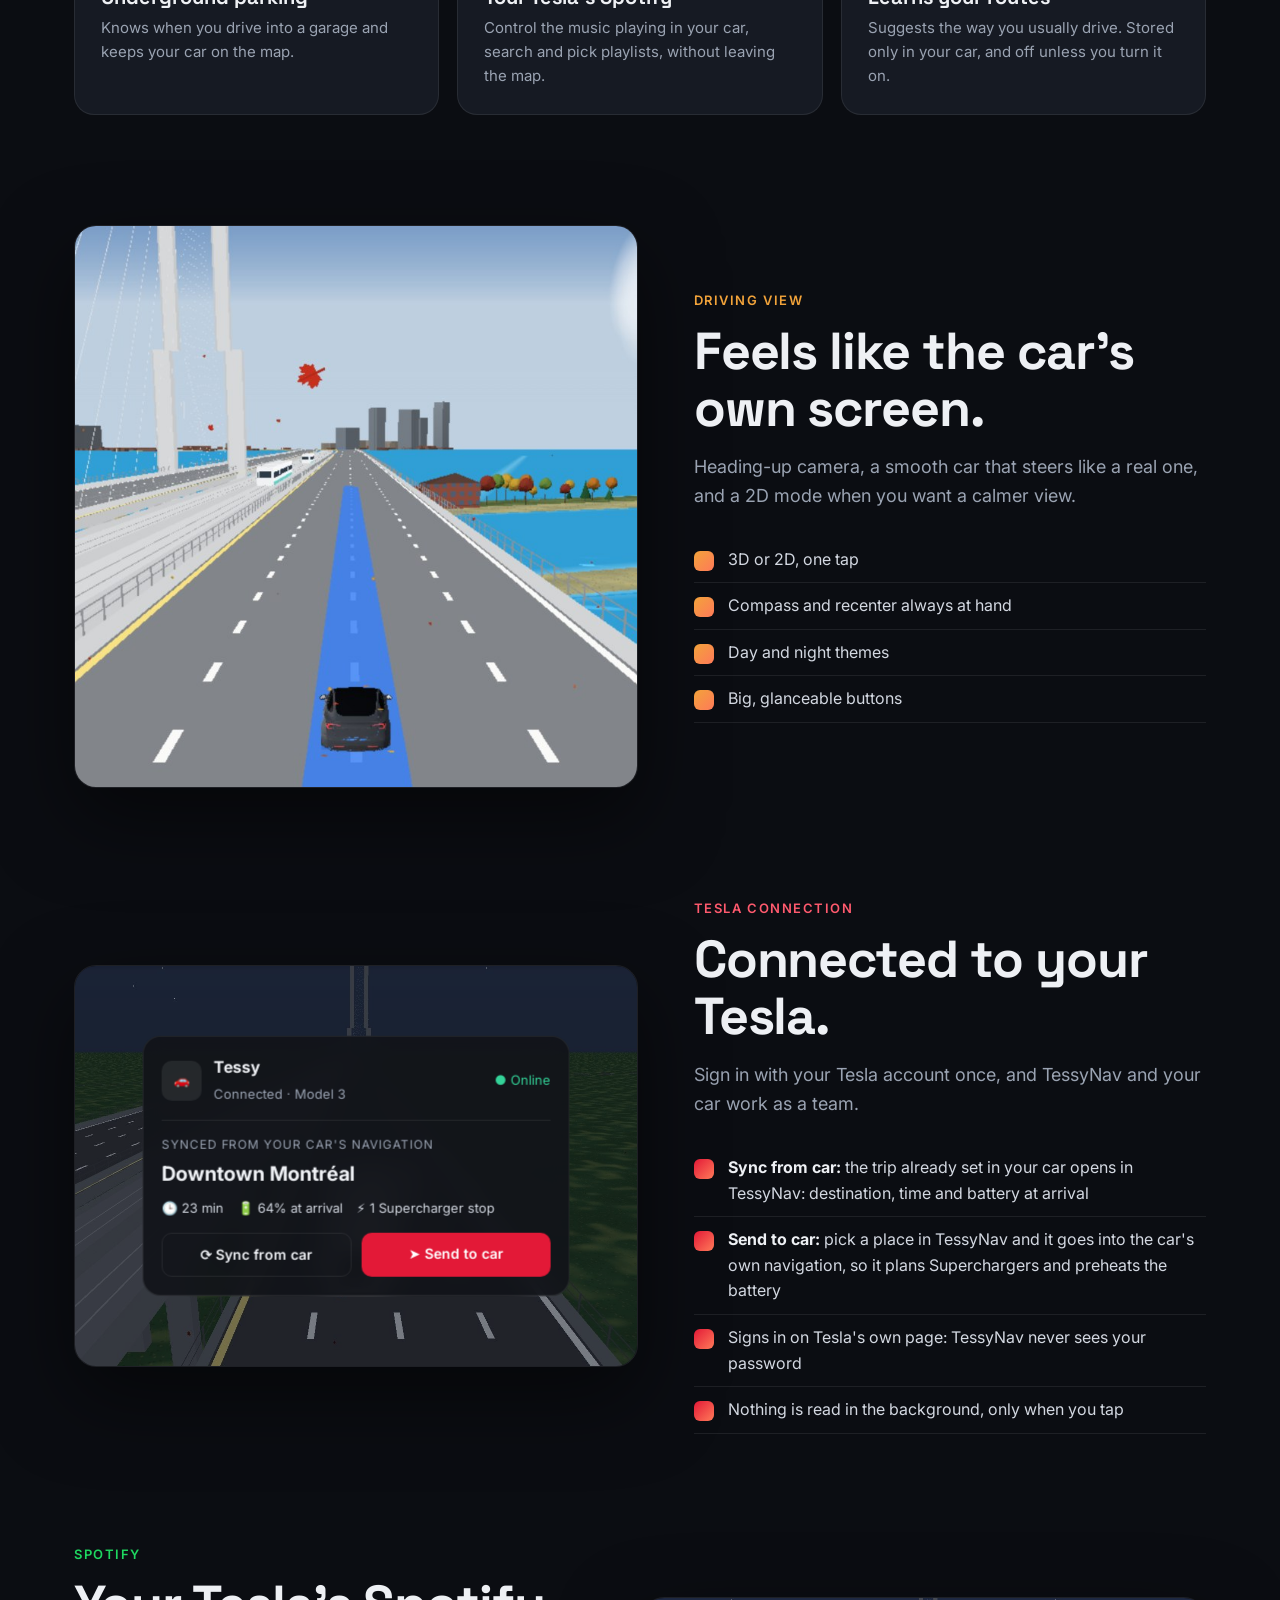
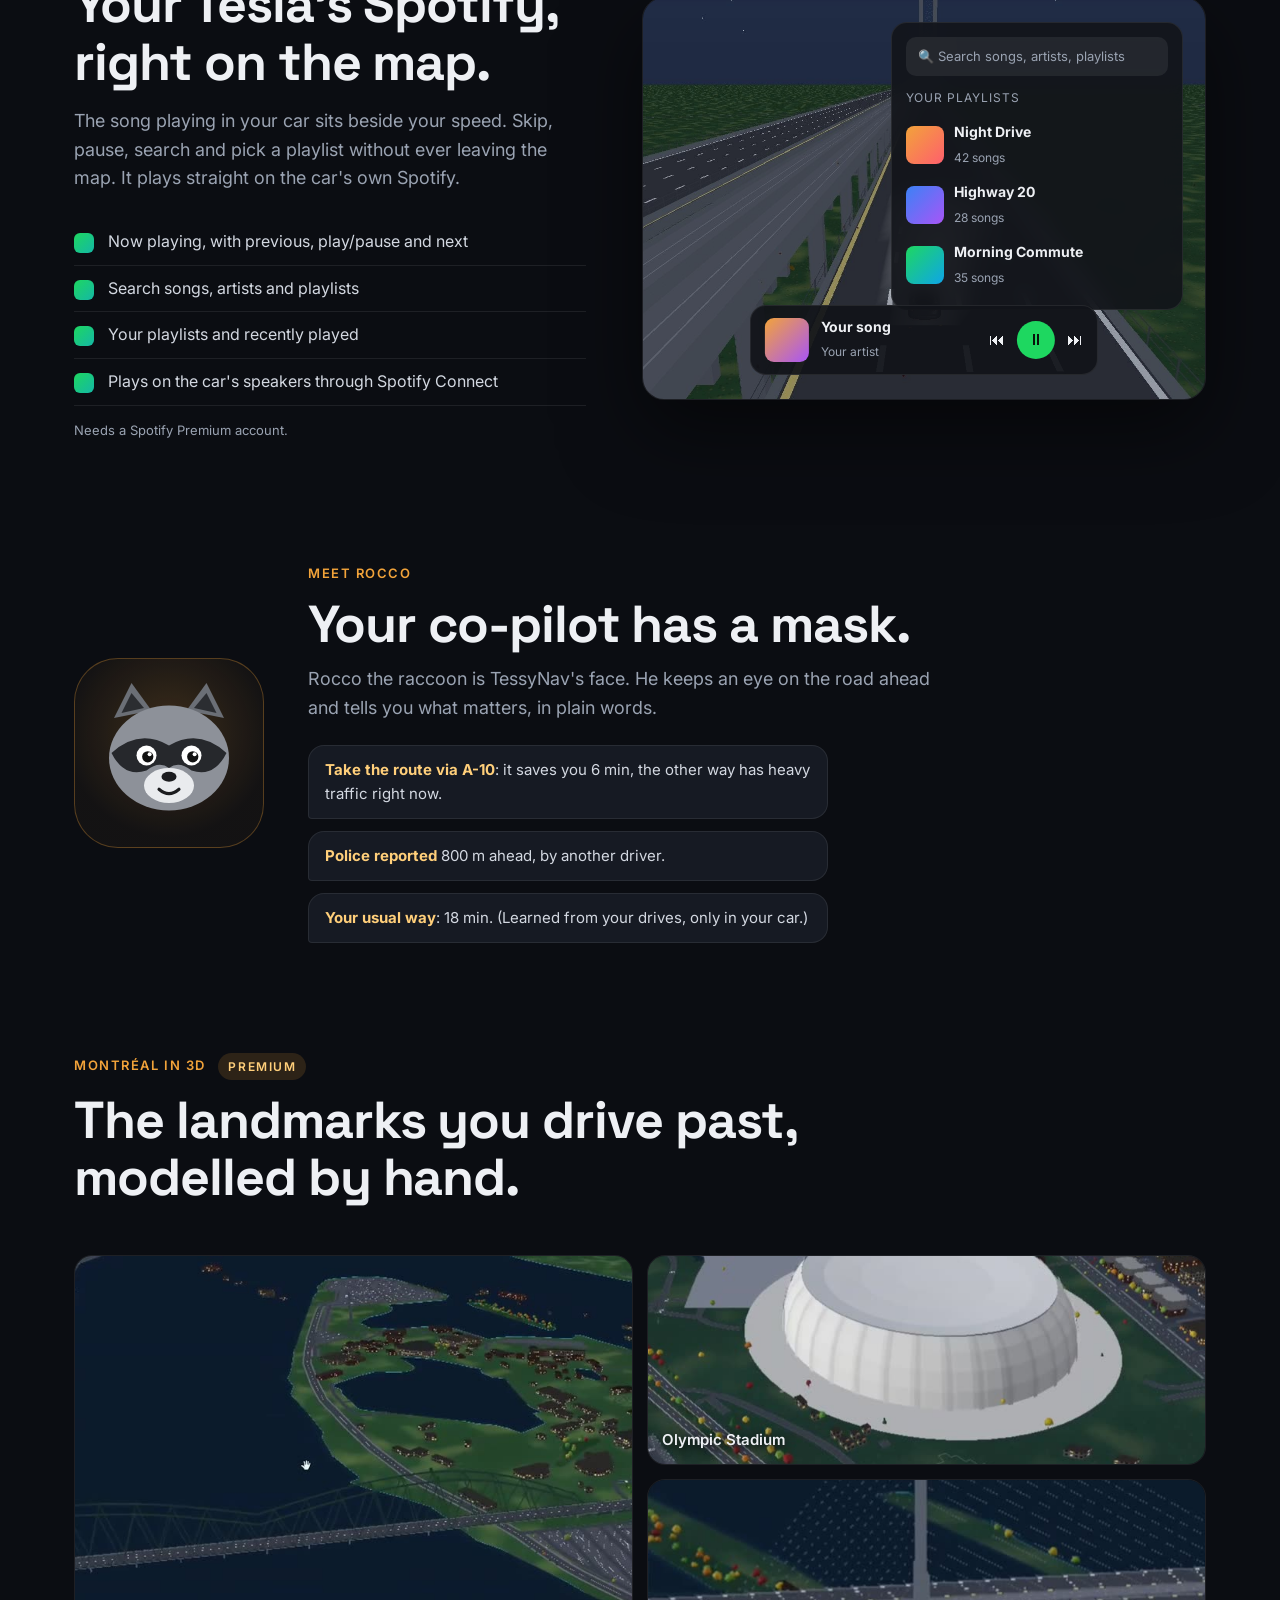
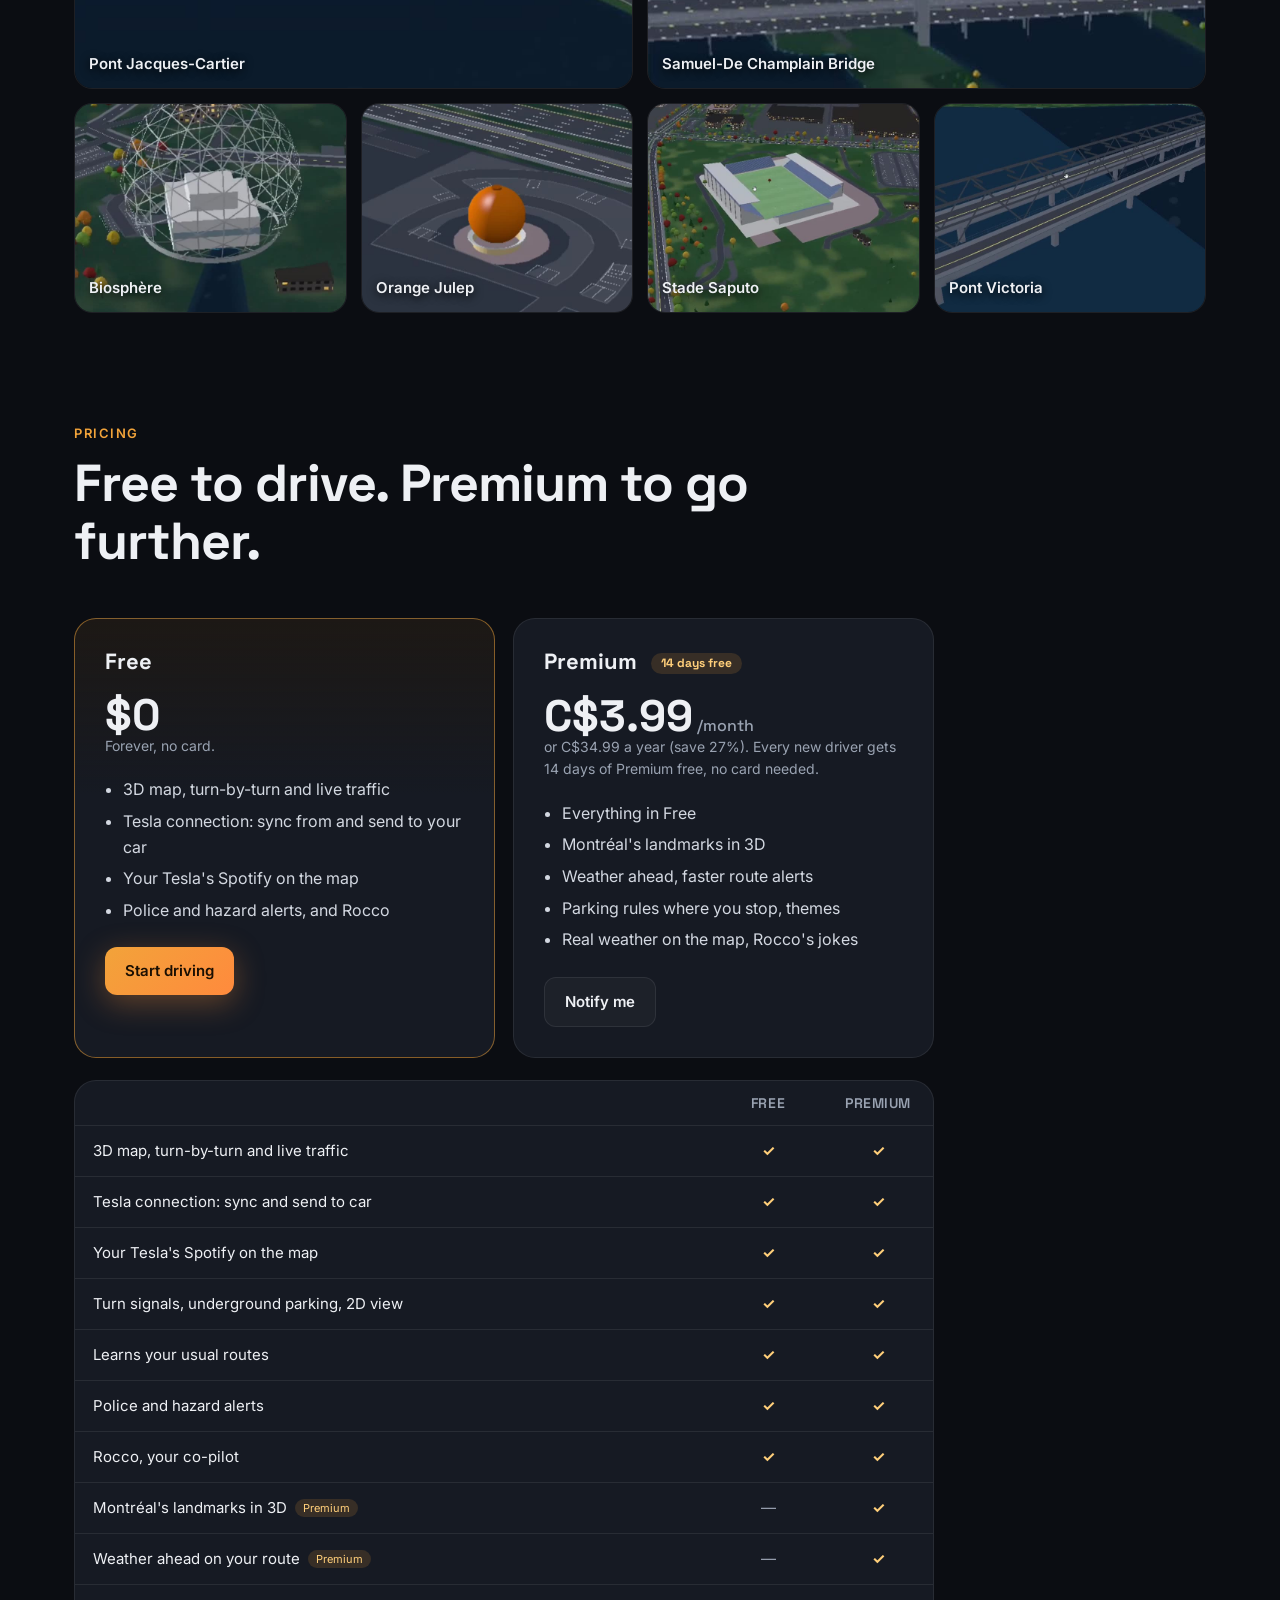
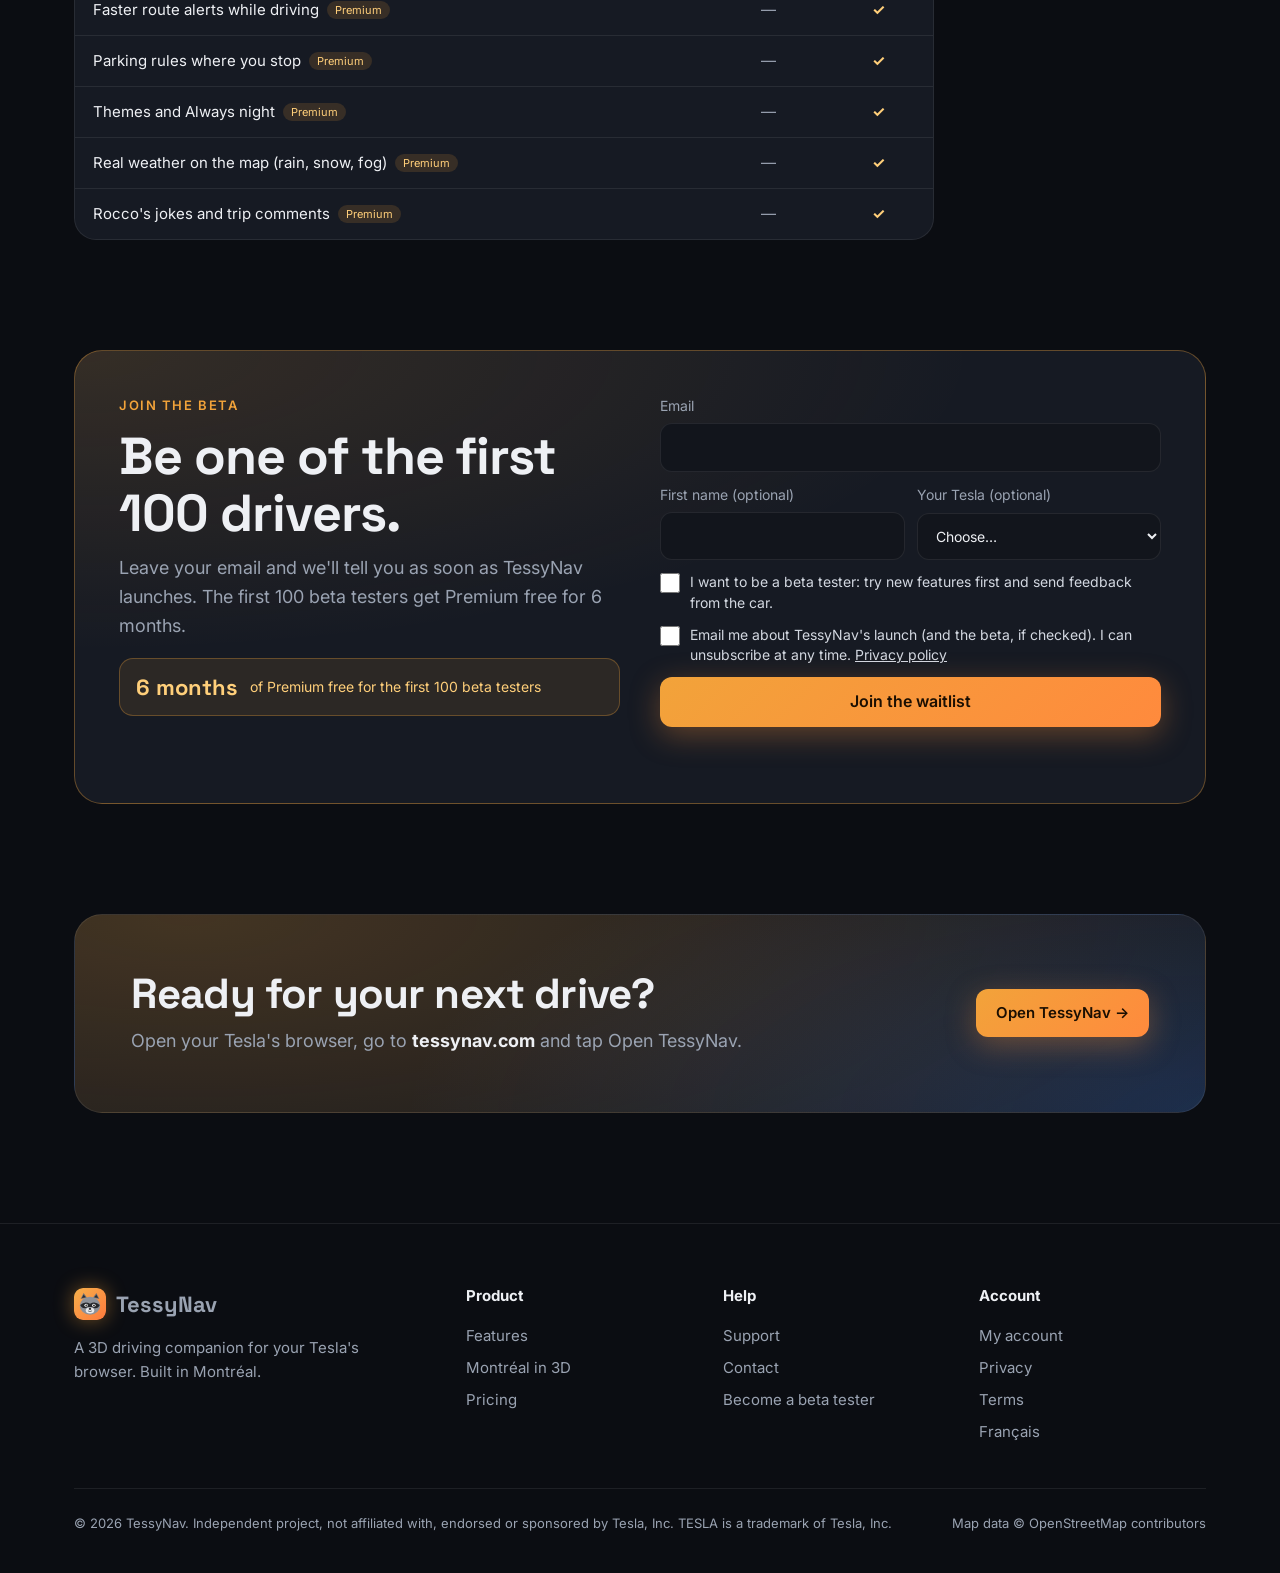
==== commit c15f10b0: "Add files via upload" ====
--- a/index.html
+++ b/index.html
@@ -254,21 +254,21 @@
   <h2>Free to drive. Premium to go further.</h2>
   <div class="price">
     <div class="plan hot"><h3>Free</h3><div class="amt">$0</div><p class="note">Forever, no card.</p><ul><li>3D map, turn-by-turn and live traffic</li><li>Tesla connection: sync from and send to your car</li><li>Your Tesla's Spotify on the map</li><li>Police and hazard alerts, and Rocco</li></ul><a class="btn pri" href="https://tessynav.github.io/v2/">Start driving</a></div>
-    <div class="plan"><h3>Premium <span class="tag">14 days free</span></h3><div class="amt">C$3.99<small> /month</small></div><p class="note">or C$34.99 a year (save 27%). Every new driver gets 14 days of Premium free, no card needed.</p><ul><li>Everything in Free</li><li>Montréal's landmarks in 3D</li><li>Weather ahead, faster route alerts</li><li>Parking rules where you stop, themes</li></ul><a class="btn ghost" href="#waitlist">Notify me</a></div>
-  </div>
-  <table class="cmp"><tr><th></th><th class="c">Free</th><th class="c">Premium</th></tr><tr><td>3D map, turn-by-turn and live traffic</td><td class="c">✓</td><td class="c">✓</td></tr><tr><td>Tesla connection: sync and send to car</td><td class="c">✓</td><td class="c">✓</td></tr><tr><td>Your Tesla's Spotify on the map</td><td class="c">✓</td><td class="c">✓</td></tr><tr><td>Turn signals, underground parking, 2D view</td><td class="c">✓</td><td class="c">✓</td></tr><tr><td>Learns your usual routes</td><td class="c">✓</td><td class="c">✓</td></tr><tr><td>Police and hazard alerts</td><td class="c">✓</td><td class="c">✓</td></tr><tr><td>Rocco, your co-pilot</td><td class="c">✓</td><td class="c">✓</td></tr><tr class="pro"><td>Montréal's landmarks in 3D</td><td class="c n">—</td><td class="c">✓</td></tr><tr class="pro"><td>Weather ahead on your route</td><td class="c n">—</td><td class="c">✓</td></tr><tr class="pro"><td>Faster route alerts while driving</td><td class="c n">—</td><td class="c">✓</td></tr><tr class="pro"><td>Parking rules where you stop</td><td class="c n">—</td><td class="c">✓</td></tr><tr class="pro"><td>Themes and Always night</td><td class="c n">—</td><td class="c">✓</td></tr></table>
+    <div class="plan"><h3>Premium <span class="tag">14 days free</span></h3><div class="amt">C$3.99<small> /month</small></div><p class="note">or C$34.99 a year (save 27%). Every new driver gets 14 days of Premium free, no card needed.</p><ul><li>Everything in Free</li><li>Montréal's landmarks in 3D</li><li>Weather ahead, faster route alerts</li><li>Parking rules where you stop, themes</li><li>Real weather on the map, Rocco's jokes</li></ul><a class="btn ghost" href="#waitlist">Notify me</a></div>
+  </div>
+  <table class="cmp"><tr><th></th><th class="c">Free</th><th class="c">Premium</th></tr><tr><td>3D map, turn-by-turn and live traffic</td><td class="c">✓</td><td class="c">✓</td></tr><tr><td>Tesla connection: sync and send to car</td><td class="c">✓</td><td class="c">✓</td></tr><tr><td>Your Tesla's Spotify on the map</td><td class="c">✓</td><td class="c">✓</td></tr><tr><td>Turn signals, underground parking, 2D view</td><td class="c">✓</td><td class="c">✓</td></tr><tr><td>Learns your usual routes</td><td class="c">✓</td><td class="c">✓</td></tr><tr><td>Police and hazard alerts</td><td class="c">✓</td><td class="c">✓</td></tr><tr><td>Rocco, your co-pilot</td><td class="c">✓</td><td class="c">✓</td></tr><tr class="pro"><td>Montréal's landmarks in 3D</td><td class="c n">—</td><td class="c">✓</td></tr><tr class="pro"><td>Weather ahead on your route</td><td class="c n">—</td><td class="c">✓</td></tr><tr class="pro"><td>Faster route alerts while driving</td><td class="c n">—</td><td class="c">✓</td></tr><tr class="pro"><td>Parking rules where you stop</td><td class="c n">—</td><td class="c">✓</td></tr><tr class="pro"><td>Themes and Always night</td><td class="c n">—</td><td class="c">✓</td></tr><tr class="pro"><td>Real weather on the map (rain, snow, fog)</td><td class="c n">—</td><td class="c">✓</td></tr><tr class="pro"><td>Rocco's jokes and trip comments</td><td class="c n">—</td><td class="c">✓</td></tr></table>
 </div></section>
 
 <section id="waitlist" style="padding-top:0"><div class="wrap">
   <div class="wl">
-    <div><div class="kick">Join the beta</div><h2>Be one of the first 100 drivers.</h2><p class="lead" style="margin-top:12px">Leave your email and we'll tell you as soon as TessyNav launches. The first 100 beta testers get Premium free for 6 months.</p>
-      <div class="perk"><b>6 months</b><span>of Premium free for the first 100 beta testers</span></div></div>
+    <div><div class="kick" id="wl-kick">Join the beta</div><h2 id="wl-h2">Be one of the first 100 drivers.</h2><p class="lead" id="wl-lead" style="margin-top:12px">Leave your email and we'll tell you as soon as TessyNav launches. The first 100 beta testers get Premium free for 6 months.</p>
+      <div class="perk" id="wl-perk"><b>6 months</b><span>of Premium free for the first 100 beta testers</span></div></div>
     <form id="wl-form" novalidate>
       <label class="f">Email<input type="email" name="email" autocomplete="email" required maxlength="120" inputmode="email"></label>
       <div class="two"><label class="f">First name (optional)<input type="text" name="name" autocomplete="given-name" maxlength="60"></label>
         <label class="f">Your Tesla (optional)<select name="car"><option value="">Choose…</option><option>Model 3</option><option>Model Y</option><option>Model S</option><option>Model X</option><option>Cybertruck</option><option value="none">Not yet</option></select></label></div>
       <label class="hp" aria-hidden="true">Website<input type="text" name="website" tabindex="-1" autocomplete="off"></label>
-      <label class="ck"><input type="checkbox" name="beta"><span>I want to be a beta tester: try new features first and send feedback from the car.</span></label>
+      <label class="ck" id="wl-betarow"><input type="checkbox" name="beta"><span>I want to be a beta tester: try new features first and send feedback from the car.</span></label>
       <label class="ck"><input type="checkbox" name="consent" required><span>Email me about TessyNav's launch (and the beta, if checked). I can unsubscribe at any time. <a href="/privacy.html">Privacy policy</a></span></label>
       <button class="btn pri" type="submit">Join the waitlist</button>
       <div class="msg" role="status" aria-live="polite"></div>
@@ -310,6 +310,14 @@
  .then(function(r){return r.json().then(function(j){return [r.ok,j];});}).then(function(x){
    if(x[0]&&x[1].ok){say(x[1].again?T.again:T.ok,'ok');f.reset();b.disabled=false;}else{say(x[1].error==='email'?T.email:x[1].error==='consent'?T.consent:T.net,'err');b.disabled=false;}
  }).catch(function(){say(T.net,'err');b.disabled=false;});
-});})();</script>
+});})();
+/* beta spots left (from TessyNav's server): the count while there are spots, "the beta is full" and the 14 free days after */
+(function(){fetch('https://tessynav.mznwattar.workers.dev/beta/spots').then(function(r){return r.json();}).then(function(j){
+  if(!j||j.left==null) return;var pk=document.getElementById('wl-perk');if(!pk) return;
+  if(j.left>0){var sp=pk.querySelector('span');if(sp) sp.innerHTML="of Premium free for the first 100 beta testers · <b style=\"font:inherit;font-weight:700;color:inherit\">{n} spots left</b>".replace('{n}',j.left);return;}
+  document.getElementById('wl-kick').textContent="Waitlist";document.getElementById('wl-h2').textContent="The beta is full. Thank you!";document.getElementById('wl-lead').textContent="Leave your email and we'll tell you as soon as TessyNav launches.";pk.innerHTML="<b>14 days</b><span>of Premium free for every new driver. After that, keep the free account or choose Premium.</span>";
+  var br=document.getElementById('wl-betarow');if(br){br.style.display='none';var c=br.querySelector('input');if(c) c.checked=false;}
+}).catch(function(){});})();
+</script>
 </body>
 </html>
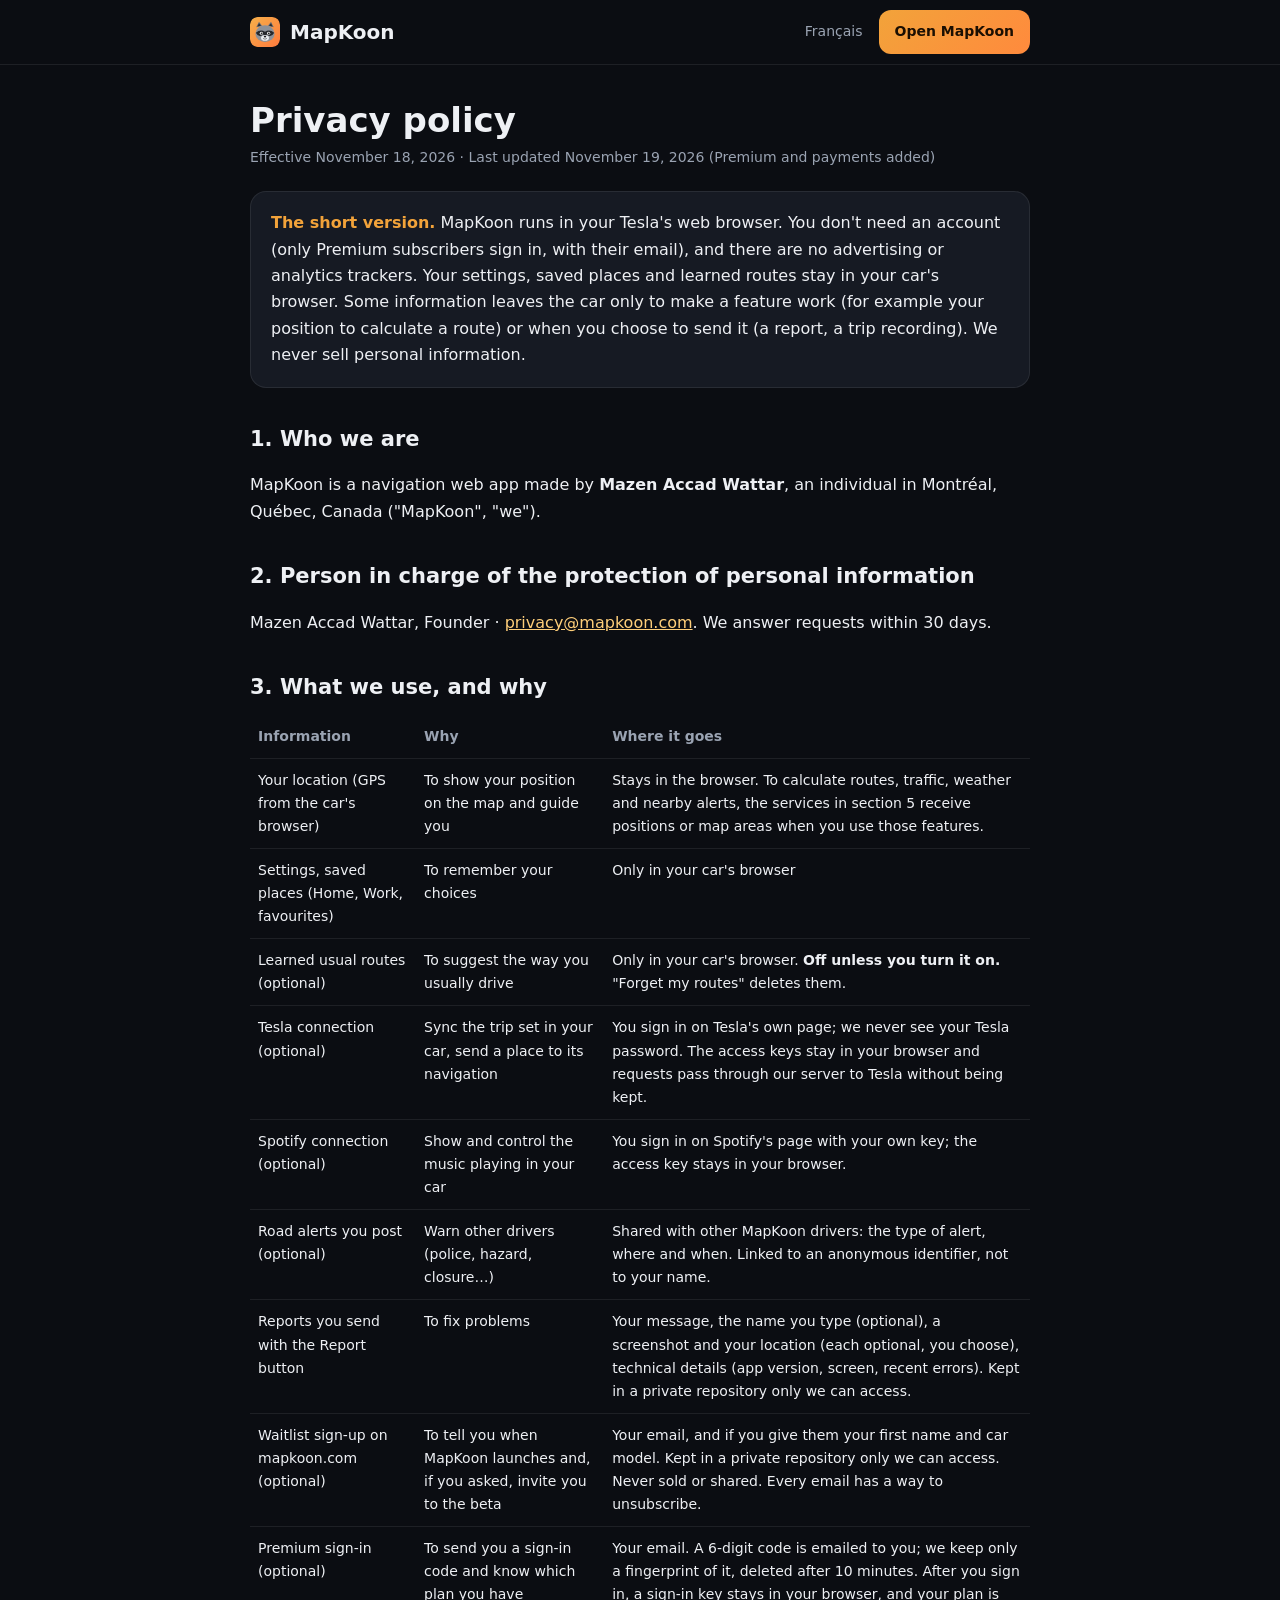
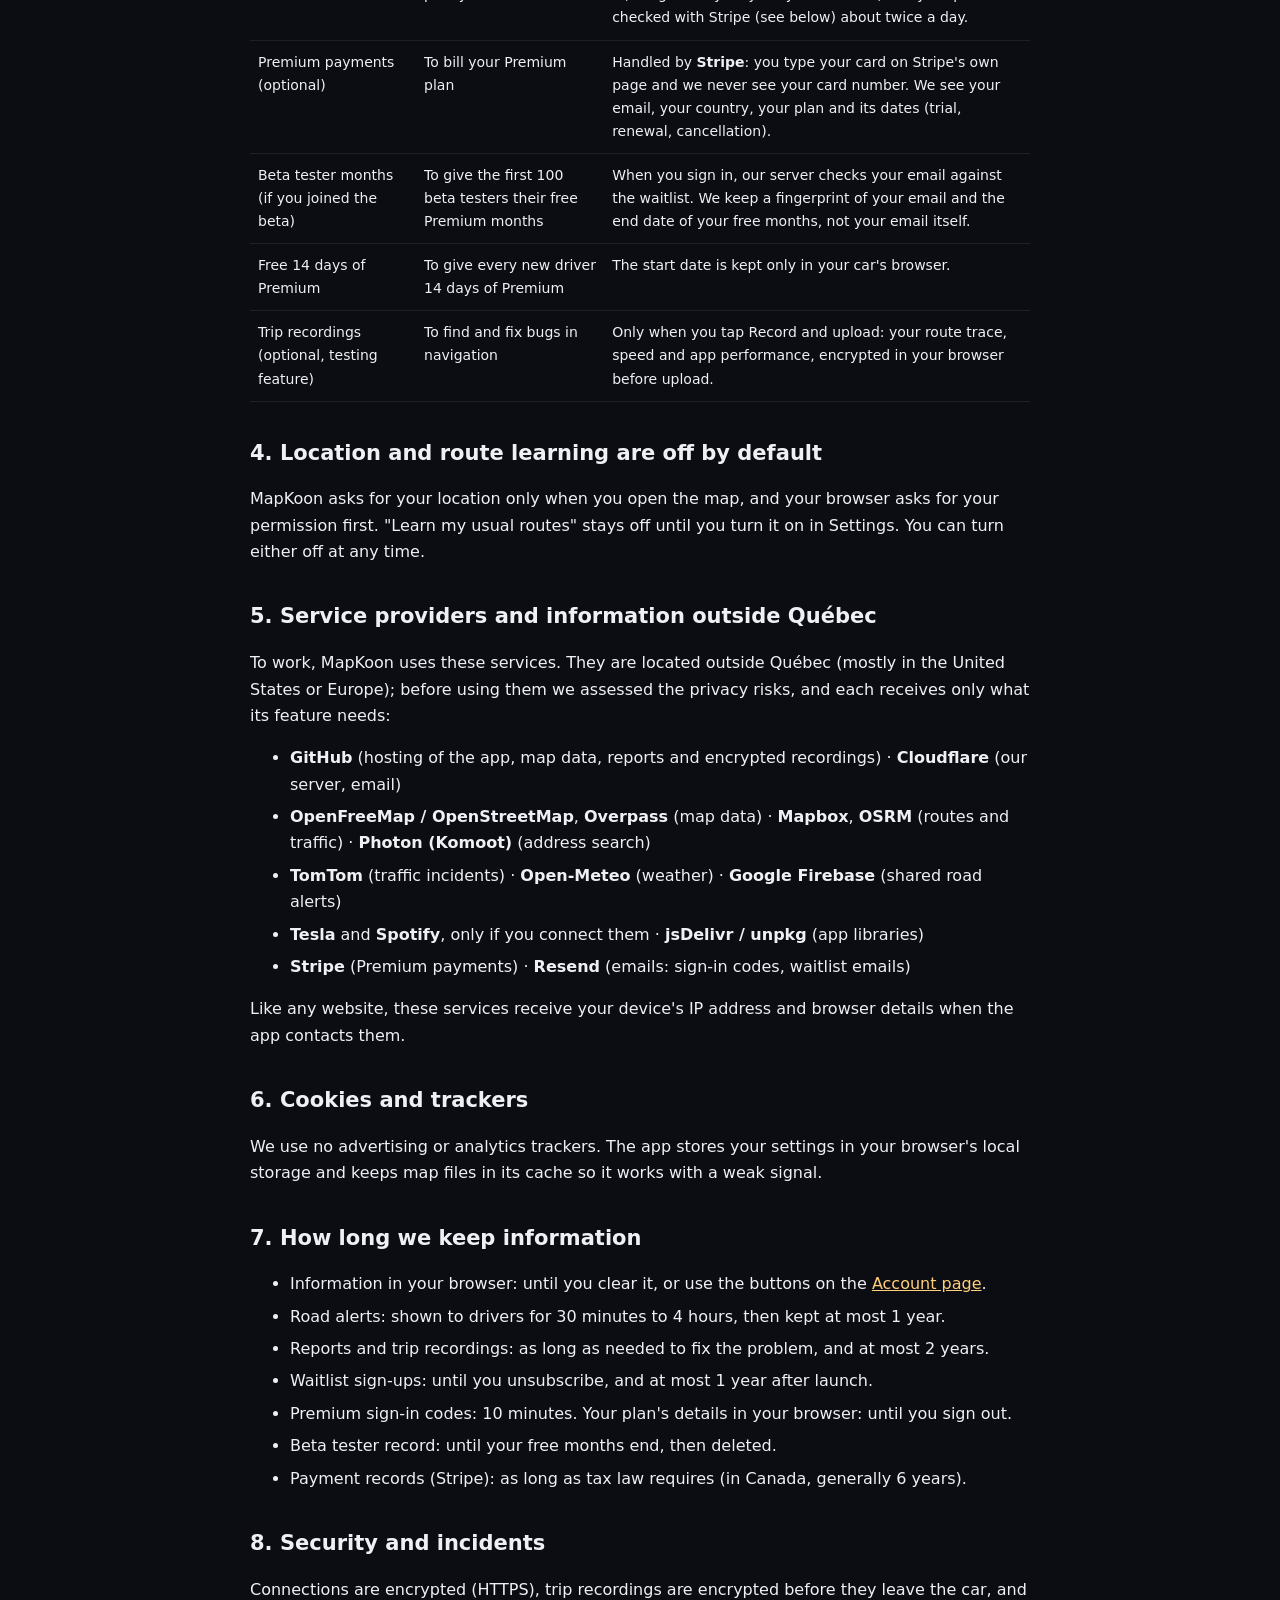
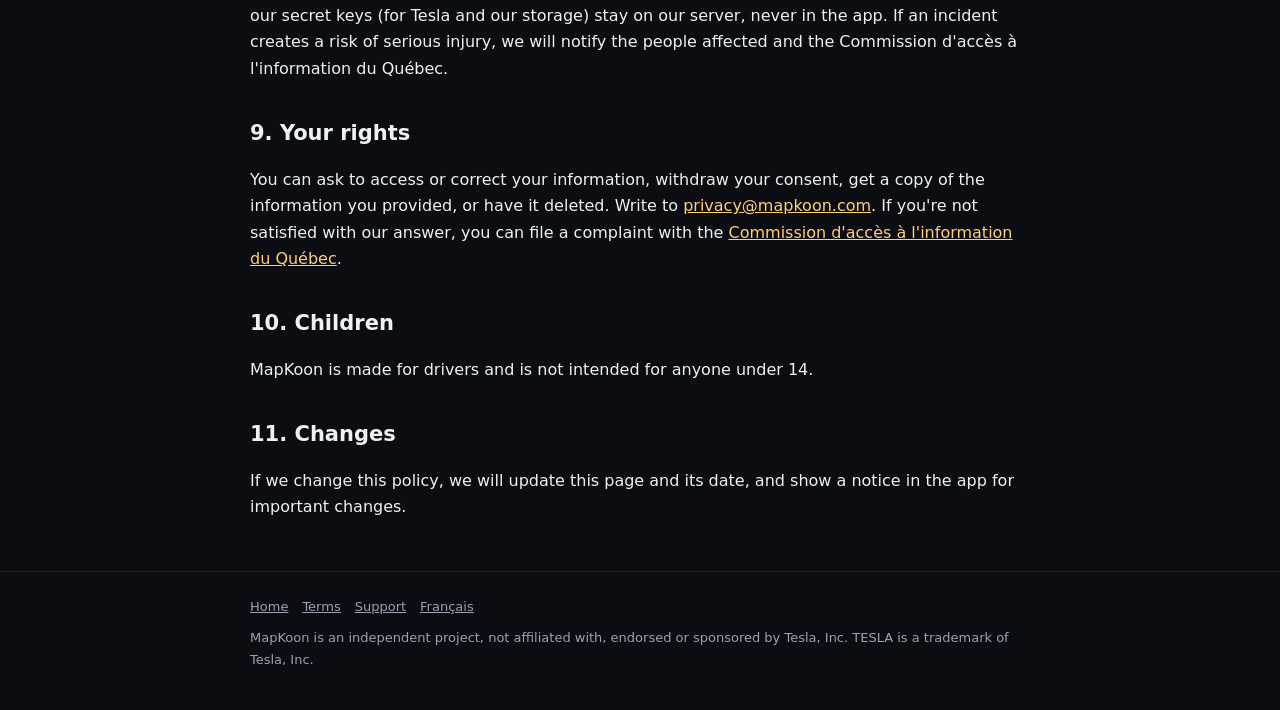
==== commit e6c51d03: "Add files via upload" ====
--- a/index.html
+++ b/index.html
@@ -1,323 +1,85 @@
 <!doctype html>
 <html lang="en">
 <head>
-<link rel="alternate" hreflang="fr" href="https://tessynav.com/fr/">
-<link rel="alternate" hreflang="en" href="https://tessynav.com/">
 <meta charset="utf-8">
 <link rel="icon" href="/img/rocco.svg" type="image/svg+xml">
 <meta name="viewport" content="width=device-width,initial-scale=1">
-<title>TessyNav · 3D navigation for your Tesla</title>
-<meta name="description" content="TessyNav turns your Tesla's browser into a living 3D map of Montréal: real bridges, landmarks, lanes and turn signals.">
-<link rel="preconnect" href="https://fonts.googleapis.com">
-<link href="https://fonts.googleapis.com/css2?family=Space+Grotesk:wght@500;700&family=Inter:wght@400;500;600&display=swap" rel="stylesheet">
-<style>
-:root{--bg:#0b0d12;--bg2:#12151c;--card:#161a23;--line:rgba(255,255,255,.08);--text:#eef0f4;--sub:#9aa3b2;--accent:#f2a33a;--accent2:#ffcf7a;--blue:#3b82f6}
-*{box-sizing:border-box}html,body{margin:0;background:var(--bg);color:var(--text);font:16px/1.6 Inter,system-ui,sans-serif}
-a{color:inherit;text-decoration:none}img{display:block;max-width:100%}
-.wrap{max-width:1180px;margin:0 auto;padding:0 24px}
-h1,h2,h3{font-family:"Space Grotesk",Inter,sans-serif;line-height:1.1;margin:0}
-/* nav */
-.nav{position:sticky;top:0;z-index:10;background:rgba(11,13,18,.72);backdrop-filter:blur(14px);border-bottom:1px solid var(--line)}
-.nav .wrap{display:flex;align-items:center;gap:28px;height:68px}
-.logo{display:flex;align-items:center;gap:10px;font:700 22px "Space Grotesk"}
-.logo i{width:32px;height:32px;border-radius:9px;background:url(/img/rocco.svg) center/cover no-repeat;display:inline-block;box-shadow:0 0 20px rgba(242,163,58,.45)}
-.links{display:flex;gap:22px;color:var(--sub);font-size:15px}.links a:hover{color:var(--text)}
-.sp{flex:1}
-.btn{display:inline-flex;align-items:center;gap:8px;padding:12px 20px;border-radius:12px;font-weight:600;font-size:15px}
-.btn.pri{background:linear-gradient(135deg,var(--accent),#ff8a3d);color:#1b0f02;box-shadow:0 8px 30px rgba(242,140,58,.35)}
-.btn.ghost{border:1px solid var(--line);color:var(--text);background:rgba(255,255,255,.03)}
-/* hero */
-.hero{position:relative;min-height:88vh;display:flex;align-items:flex-end;overflow:hidden}
-.hero img,.hero video{position:absolute;inset:0;width:100%;height:100%;object-fit:cover;object-position:center 45%}
-@media (prefers-reduced-motion:reduce){.hero video{display:none}.hero{background:url(vid/hero.jpg) center/cover}}
-.hero:after{content:"";position:absolute;inset:0;background:linear-gradient(180deg,rgba(11,13,18,.15) 0%,rgba(11,13,18,.2) 40%,rgba(11,13,18,.92) 85%,var(--bg) 100%)}
-.hero .wrap{position:relative;z-index:1;padding-bottom:72px}
-.pill{display:inline-flex;gap:8px;align-items:center;padding:6px 14px;border-radius:99px;background:rgba(255,255,255,.08);border:1px solid var(--line);font-size:13px;color:var(--accent2);margin-bottom:18px}
-.pill b{width:8px;height:8px;border-radius:50%;background:#34d399;box-shadow:0 0 10px #34d399}
-.hero h1{font-size:clamp(40px,7vw,84px);max-width:900px;letter-spacing:-.02em}
-.hero h1 span{background:linear-gradient(90deg,var(--accent2),var(--accent),#ff7a59);-webkit-background-clip:text;background-clip:text;color:transparent}
-.hero p{font-size:clamp(17px,2vw,21px);color:#c7cdd8;max-width:640px;margin:20px 0 30px}
-.cta{display:flex;gap:12px;flex-wrap:wrap}
-/* stats */
-.stats{display:grid;grid-template-columns:repeat(4,1fr);gap:1px;background:var(--line);border:1px solid var(--line);border-radius:18px;overflow:hidden;margin-top:-30px;position:relative;z-index:2}
-.stats div{background:var(--bg2);padding:22px}.stats b{display:block;font:700 28px "Space Grotesk";color:var(--accent2)}.stats span{color:var(--sub);font-size:14px}
-section{padding:110px 0}
-.kick{color:var(--accent);font-weight:600;letter-spacing:.12em;text-transform:uppercase;font-size:13px;margin-bottom:12px}
-h2{font-size:clamp(32px,4.5vw,52px);letter-spacing:-.02em;max-width:760px}
-.lead{color:var(--sub);font-size:18px;max-width:640px;margin:16px 0 0}
-/* features */
-.grid{display:grid;grid-template-columns:repeat(3,1fr);gap:18px;margin-top:48px}
-.card{background:var(--card);border:1px solid var(--line);border-radius:20px;padding:26px;position:relative;overflow:hidden}
-.card .ic{width:44px;height:44px;border-radius:12px;display:grid;place-items:center;font-size:22px;background:rgba(242,163,58,.12);margin-bottom:16px}
-.card h3{font-size:20px;margin-bottom:8px}.card p{color:var(--sub);margin:0;font-size:15px}
-/* split */
-.split{display:grid;grid-template-columns:1.1fr 1fr;gap:56px;align-items:center}
-.shot{border-radius:22px;overflow:hidden;border:1px solid var(--line);box-shadow:0 30px 80px rgba(0,0,0,.5)}
-.checks{list-style:none;padding:0;margin:26px 0 0}.checks li{padding:10px 0 10px 34px;position:relative;color:#d3d8e1;border-bottom:1px solid var(--line)}
-.checks li:before{content:"";position:absolute;left:0;top:14px;width:20px;height:20px;border-radius:6px;background:linear-gradient(135deg,var(--accent),#ff7a59)}
-/* tesla */
-.ts-checks li:before{background:linear-gradient(135deg,#e31937,#ff7a59)}.ts-checks b{color:var(--text)}
-.tes{position:relative;border-radius:22px;overflow:hidden;border:1px solid var(--line);aspect-ratio:7/5;box-shadow:0 30px 80px rgba(0,0,0,.5)}
-.tes>img{position:absolute;inset:0;width:100%;height:100%;object-fit:cover;filter:brightness(.6) saturate(.9)}
-.ts-card{position:absolute;left:50%;top:50%;transform:translate(-50%,-50%);width:76%;background:rgba(18,20,26,.92);backdrop-filter:blur(10px);border:1px solid var(--line);border-radius:18px;padding:18px}
-.ts-top{display:flex;align-items:center;gap:12px;padding-bottom:14px;border-bottom:1px solid var(--line)}
-.ts-logo{width:40px;height:40px;border-radius:10px;background:rgba(255,255,255,.08);display:grid;place-items:center;font:700 20px "Space Grotesk";color:#fff}
-.ts-top b{display:block}.ts-top span{font-size:13px;color:var(--sub)}.ts-top em{margin-left:auto;font-style:normal;font-size:13px;color:#34d399}
-.ts-trip{padding:14px 0}.ts-k{font-size:12px;color:var(--sub);text-transform:uppercase;letter-spacing:.08em;margin-bottom:4px}.ts-trip>b{font-size:20px}
-.ts-m{display:flex;gap:14px;flex-wrap:wrap;margin-top:8px;font-size:13px;color:#d3d8e1}
-.ts-btns{display:flex;gap:10px}.ts-btns span{flex:1;text-align:center;padding:10px;border-radius:10px;font-weight:600;font-size:14px}
-.ts-btns .b1{border:1px solid var(--line)}.ts-btns .b2{background:#e31937;color:#fff}
-@media (max-width:860px){.ts-card{width:90%;padding:14px}}
-/* spotify */
-.sp-checks li:before{background:linear-gradient(135deg,#1ed760,#14b8a6)}
-.spot{position:relative;border-radius:22px;overflow:hidden;border:1px solid var(--line);aspect-ratio:7/5;box-shadow:0 30px 80px rgba(0,0,0,.5)}
-.spot>img{position:absolute;inset:0;width:100%;height:100%;object-fit:cover;filter:brightness(.75)}
-.sp-panel{position:absolute;right:4%;top:6%;width:52%;background:rgba(18,20,26,.9);backdrop-filter:blur(10px);border:1px solid var(--line);border-radius:16px;padding:14px}
-.sp-search{background:rgba(255,255,255,.07);border-radius:10px;padding:9px 12px;color:var(--sub);font-size:13px;margin-bottom:12px}
-.sp-h{font-size:12px;color:var(--sub);text-transform:uppercase;letter-spacing:.08em;margin:4px 0 8px}
-.sp-row{display:flex;gap:10px;align-items:center;padding:6px 0}.sp-row i{width:38px;height:38px;border-radius:8px;flex:none}
-.sp-row b{display:block;font-size:14px}.sp-row span{font-size:12px;color:var(--sub)}
-.sp-card{position:absolute;left:50%;bottom:6%;transform:translateX(-50%);width:62%;display:flex;align-items:center;gap:12px;background:rgba(18,20,26,.92);border:1px solid var(--line);border-radius:16px;padding:10px 14px}
-.sp-card>i{width:44px;height:44px;border-radius:9px;background:linear-gradient(135deg,#f2a33a,#a855f7);flex:none}
-.sp-card .t{flex:1;min-width:0}.sp-card b{display:block;font-size:14px}.sp-card .t span{font-size:12px;color:var(--sub)}
-.sp-card .ctl{display:flex;gap:12px;align-items:center;font-size:16px}.sp-card .pp{width:38px;height:38px;border-radius:50%;background:#1ed760;color:#08130c;display:grid;place-items:center}
-@media (max-width:860px){.sp-panel{width:70%}.sp-card{width:86%}}
-/* gallery */
-.gal{display:grid;grid-template-columns:repeat(6,1fr);grid-auto-rows:210px;gap:14px;margin-top:48px}
-.gal figure{margin:0;position:relative;border-radius:18px;overflow:hidden;border:1px solid var(--line)}
-.gal img,.gal video{width:100%;height:100%;object-fit:cover;display:block;background:#0b1424}
-.gal figcaption{position:absolute;left:14px;bottom:12px;font-weight:600;font-size:15px;text-shadow:0 2px 10px #000}
-.gal{grid-template-columns:repeat(12,1fr)}.gal .a{grid-column:span 6;grid-row:span 2}.gal .b{grid-column:span 6}.gal .c{grid-column:span 3}
-/* pricing */
-.price{display:grid;grid-template-columns:1fr 1fr;gap:18px;margin-top:48px;max-width:860px}
-.plan{background:var(--card);border:1px solid var(--line);border-radius:22px;padding:30px}
-.plan.hot{border-color:rgba(242,163,58,.5);background:linear-gradient(180deg,rgba(242,163,58,.08),var(--card) 40%)}
-.plan h3{font-size:22px}.plan .amt{font:700 44px "Space Grotesk";margin:14px 0 4px}.plan .amt small{font-size:16px;color:var(--sub);font-weight:500}
-.plan ul{padding-left:18px;color:#d3d8e1;margin:18px 0 24px}.plan li{margin:6px 0}
-.tag{display:inline-block;font-size:12px;padding:4px 10px;border-radius:99px;background:rgba(242,163,58,.15);color:var(--accent2);margin-left:8px;vertical-align:middle}
-.cmp{width:100%;max-width:860px;margin-top:22px;border-collapse:separate;border-spacing:0;background:var(--card);border:1px solid var(--line);border-radius:22px;overflow:hidden;font-size:15px}
-.cmp th,.cmp td{padding:13px 18px;text-align:left;border-bottom:1px solid var(--line)}.cmp tr:last-child td{border-bottom:0}
-.cmp th{font:600 14px "Space Grotesk";color:var(--sub);letter-spacing:.04em;text-transform:uppercase}
-.cmp td.c,.cmp th.c{text-align:center;width:110px}.cmp td.c{font-weight:700;color:var(--accent2)}.cmp td.n{color:var(--sub);font-weight:400}
-.cmp tr.pro td:first-child:after{content:"Premium";font-size:11px;padding:2px 8px;border-radius:99px;background:rgba(242,163,58,.15);color:var(--accent2);margin-left:8px;vertical-align:middle}
-.price .note{color:var(--sub);font-size:14px;margin:-12px 0 20px}
-@media (max-width:700px){.cmp th,.cmp td{padding:11px 10px;font-size:14px}.cmp td.c,.cmp th.c{width:64px}.cmp tr.pro td:first-child:after{display:none}}
-/* rocco */
-.rocco{display:grid;grid-template-columns:auto 1fr;gap:44px;align-items:center}
-.rocco .face{width:190px;height:190px;border-radius:44px;display:grid;place-items:center;background:radial-gradient(circle at 50% 40%,rgba(242,163,58,.22),rgba(242,163,58,.04) 70%);border:1px solid rgba(242,163,58,.3);animation:rb 4s ease-in-out infinite}
-@keyframes rb{0%,100%{transform:translateY(0)}50%{transform:translateY(-6px)}}
-@media (prefers-reduced-motion:reduce){.rocco .face{animation:none}}
-.bubbles{display:grid;gap:12px;margin-top:22px}
-.bub{position:relative;background:var(--card);border:1px solid var(--line);border-radius:16px 16px 16px 4px;padding:12px 16px;font-size:15px;color:#d3d8e1;max-width:520px}
-.bub b{color:var(--accent2)}
-@media (max-width:860px){.rocco{grid-template-columns:1fr;gap:22px;justify-items:start}.rocco .face{width:140px;height:140px;border-radius:34px}.rocco .face svg{width:110px;height:110px}}
-/* waitlist */
-.wl{display:grid;grid-template-columns:1fr 1fr;gap:40px;align-items:start;background:var(--card);border:1px solid rgba(242,163,58,.35);border-radius:28px;padding:44px;background-image:radial-gradient(900px 300px at 0% 0%,rgba(242,163,58,.14),transparent)}
-.wl form{display:grid;gap:12px}
-.wl label.f{display:grid;gap:6px;font-size:14px;color:var(--sub)}
-.wl input[type=email],.wl input[type=text],.wl select{width:100%;font:inherit;color:var(--text);background:var(--bg2);border:1px solid var(--line);border-radius:12px;padding:12px 14px;min-height:46px}
-.wl input:focus,.wl select:focus{outline:2px solid var(--accent);outline-offset:1px}
-.wl .two{display:grid;grid-template-columns:1fr 1fr;gap:12px}
-.wl .ck{display:flex;gap:10px;align-items:flex-start;font-size:14px;color:#d3d8e1;line-height:1.45;cursor:pointer}
-.wl .ck input{width:20px;height:20px;margin:1px 0 0;accent-color:var(--accent);flex:none}
-.wl .ck a{text-decoration:underline}
-.wl .hp{position:absolute;left:-9999px;width:1px;height:1px;overflow:hidden}
-.wl button{border:0;cursor:pointer;justify-content:center;font:inherit;font-weight:600;min-height:48px}
-.wl button[disabled]{opacity:.6;cursor:default}
-.wl .msg{min-height:1.4em;font-size:14px}.wl .msg.ok{color:#6ee7a8}.wl .msg.err{color:#ff8f7a}
-.wl .perk{margin-top:18px;display:flex;gap:12px;align-items:center;padding:14px 16px;border-radius:14px;background:rgba(242,163,58,.1);border:1px solid rgba(242,163,58,.3);font-size:14px;color:var(--accent2)}
-.wl .perk b{font:700 22px "Space Grotesk";color:var(--accent2);white-space:nowrap}
-@media (max-width:860px){.wl{grid-template-columns:1fr;padding:26px;gap:24px}.wl .two{grid-template-columns:1fr}}
-/* band */
-.band{border-radius:28px;padding:56px;background:radial-gradient(1200px 400px at 10% 0%,rgba(242,163,58,.22),transparent),radial-gradient(800px 300px at 100% 100%,rgba(59,130,246,.22),transparent),var(--bg2);border:1px solid var(--line);display:flex;align-items:center;gap:30px;flex-wrap:wrap}
-.band h2{font-size:clamp(28px,3.6vw,42px)}
-/* footer */
-footer{border-top:1px solid var(--line);padding:60px 0 40px;color:var(--sub);font-size:15px}
-.fgrid{display:grid;grid-template-columns:1.6fr 1fr 1fr 1fr;gap:30px}
-footer h4{color:var(--text);margin:0 0 12px;font-size:15px}footer a{display:block;padding:4px 0}footer a:hover{color:var(--text)}
-.legal{margin-top:40px;padding-top:24px;border-top:1px solid var(--line);font-size:13px;display:flex;justify-content:space-between;gap:16px;flex-wrap:wrap}
-.btn{white-space:nowrap}@media (max-width:860px){.nav .btn.ghost{display:none}.nav .btn.pri{padding:10px 14px}.links{display:none}.stats{grid-template-columns:1fr 1fr}.grid{grid-template-columns:1fr}.split{grid-template-columns:1fr}.gal{grid-template-columns:1fr 1fr;grid-auto-rows:150px}.gal .a{grid-column:span 2;grid-row:span 1}.gal .b,.gal .c{grid-column:span 1;grid-row:span 1}.price{grid-template-columns:1fr}.fgrid{grid-template-columns:1fr 1fr}.band{padding:32px}section{padding:72px 0}.hero{min-height:78vh}}
-</style>
+<title>Privacy policy · MapKoon</title>
+<link rel="alternate" hreflang="fr" href="https://mapkoon.com/fr/confidentialite.html">
+<link rel="stylesheet" href="/legal.css">
 </head>
 <body>
-<header class="nav"><div class="wrap">
-  <a class="logo" href="/"><i></i>TessyNav</a>
-  <nav class="links"><a href="#features">Features</a><a href="#tesla">Tesla</a><a href="#music">Spotify</a><a href="#montreal">Montréal in 3D</a><a href="#pricing">Pricing</a><a href="/fr/" lang="fr">Français</a></nav>
-  <span class="sp"></span>
-  <a class="btn ghost" href="https://tessynav.github.io/account.html">Account</a>
-  <a class="btn pri" href="https://tessynav.github.io/v2/">Open TessyNav</a>
-</div></header>
+<div class="nav"><div class="w"><a class="logo" href="/"><i></i>MapKoon</a><span class="sp"></span><a class="lang" href="/fr/confidentialite.html" lang="fr">Français</a><a class="btn" href="https://tessynav.github.io/v2/">Open MapKoon</a></div></div>
+<main class="w">
+<h1>Privacy policy</h1>
+<div class="meta">Effective November 18, 2026 · Last updated November 19, 2026 (Premium and payments added)</div>
 
-<section class="hero" style="padding:0">
-  <video class="hv" autoplay muted loop playsinline preload="auto" poster="vid/hero.jpg" aria-label="TessyNav driving across the Samuel-De Champlain Bridge at night"><source src="vid/hero.mp4" type="video/mp4"></video>
-  <div class="wrap">
-    <a class="pill" href="#waitlist"><b></b> Now in beta · Made in Montréal →</a>
-    <h1>Your Tesla's screen, now a <span>living 3D city.</span></h1>
-    <p>TessyNav runs right in your Tesla's browser. Real bridges, landmarks, lanes and turn signals, drawn in 3D around your car as you drive.</p>
-    <div class="cta"><a class="btn pri" href="https://tessynav.github.io/v2/">Open in your Tesla →</a><a class="btn ghost" href="#features">See what it does</a></div>
-  </div>
-</section>
+<div class="short"><b>The short version.</b> MapKoon runs in your Tesla's web browser. You don't need an account (only Premium subscribers sign in, with their email), and there are no advertising or analytics trackers. Your settings, saved places and learned routes stay in your car's browser. Some information leaves the car only to make a feature work (for example your position to calculate a route) or when you choose to send it (a report, a trip recording). We never sell personal information.</div>
 
-<div class="wrap">
-  <div class="stats">
-    <div><b>60 fps</b><span>smooth on the car's screen</span></div>
-    <div><b>3D</b><span>roads, bridges &amp; landmarks</span></div>
-    <div><b>Tesla</b><span>synced with your car</span></div>
-    <div><b>Offline</b><span>keeps working with weak signal</span></div>
-  </div>
-</div>
+<h2>1. Who we are</h2>
+<p>MapKoon is a navigation web app made by <b>Mazen Accad Wattar</b>, an individual in Montréal, Québec, Canada ("MapKoon", "we").</p>
 
-<section id="features"><div class="wrap">
-  <div class="kick">Features</div>
-  <h2>Everything you need on the road. Nothing in the way.</h2>
-  <p class="lead">Built and tested on real drives around Montréal, one recording at a time.</p>
-  <div class="grid">
-    <div class="card"><div class="ic">🛣️</div><h3>True 3D roads</h3><p>Every lane, ramp and overpass in 3D, with bridges at their real height.</p></div>
-    <div class="card"><div class="ic">🧭</div><h3>Turn-by-turn</h3><p>Clear directions, live traffic and a blue line that stays in your lane.</p></div>
-    <div class="card"><div class="ic">💡</div><h3>Smart turn signals</h3><p>Your car's blinkers light up on screen before every exit and turn.</p></div>
-    <div class="card"><div class="ic">🅿️</div><h3>Underground parking</h3><p>Knows when you drive into a garage and keeps your car on the map.</p></div>
-    <div class="card"><div class="ic">🎵</div><h3>Your Tesla's Spotify</h3><p>Control the music playing in your car, search and pick playlists, without leaving the map.</p></div>
-    <div class="card"><div class="ic">🧠</div><h3>Learns your routes</h3><p>Suggests the way you usually drive. Stored only in your car, and off unless you turn it on.</p></div>
-  </div>
-</div></section>
+<h2>2. Person in charge of the protection of personal information</h2>
+<p>Mazen Accad Wattar, Founder · <a href="mailto:privacy@mapkoon.com">privacy@mapkoon.com</a>. We answer requests within 30 days.</p>
 
-<section style="padding-top:0"><div class="wrap split">
-  <div class="shot"><img src="img/lane.jpg" alt="The blue route line following the car's lane"></div>
-  <div>
-    <div class="kick">Driving view</div>
-    <h2>Feels like the car's own screen.</h2>
-    <p class="lead">Heading-up camera, a smooth car that steers like a real one, and a 2D mode when you want a calmer view.</p>
-    <ul class="checks"><li>3D or 2D, one tap</li><li>Compass and recenter always at hand</li><li>Day and night themes</li><li>Big, glanceable buttons</li></ul>
-  </div>
-</div></section>
+<h2>3. What we use, and why</h2>
+<table>
+<tr><th>Information</th><th>Why</th><th>Where it goes</th></tr>
+<tr><td>Your location (GPS from the car's browser)</td><td>To show your position on the map and guide you</td><td>Stays in the browser. To calculate routes, traffic, weather and nearby alerts, the services in section 5 receive positions or map areas when you use those features.</td></tr>
+<tr><td>Settings, saved places (Home, Work, favourites)</td><td>To remember your choices</td><td>Only in your car's browser</td></tr>
+<tr><td>Learned usual routes (optional)</td><td>To suggest the way you usually drive</td><td>Only in your car's browser. <b>Off unless you turn it on.</b> "Forget my routes" deletes them.</td></tr>
+<tr><td>Tesla connection (optional)</td><td>Sync the trip set in your car, send a place to its navigation</td><td>You sign in on Tesla's own page; we never see your Tesla password. The access keys stay in your browser and requests pass through our server to Tesla without being kept.</td></tr>
+<tr><td>Spotify connection (optional)</td><td>Show and control the music playing in your car</td><td>You sign in on Spotify's page with your own key; the access key stays in your browser.</td></tr>
+<tr><td>Road alerts you post (optional)</td><td>Warn other drivers (police, hazard, closure…)</td><td>Shared with other MapKoon drivers: the type of alert, where and when. Linked to an anonymous identifier, not to your name.</td></tr>
+<tr><td>Reports you send with the Report button</td><td>To fix problems</td><td>Your message, the name you type (optional), a screenshot and your location (each optional, you choose), technical details (app version, screen, recent errors). Kept in a private repository only we can access.</td></tr>
+<tr><td>Waitlist sign-up on mapkoon.com (optional)</td><td>To tell you when MapKoon launches and, if you asked, invite you to the beta</td><td>Your email, and if you give them your first name and car model. Kept in a private repository only we can access. Never sold or shared. Every email has a way to unsubscribe.</td></tr>
+<tr><td>Premium sign-in (optional)</td><td>To send you a sign-in code and know which plan you have</td><td>Your email. A 6-digit code is emailed to you; we keep only a fingerprint of it, deleted after 10 minutes. After you sign in, a sign-in key stays in your browser, and your plan is checked with Stripe (see below) about twice a day.</td></tr>
+<tr><td>Premium payments (optional)</td><td>To bill your Premium plan</td><td>Handled by <b>Stripe</b>: you type your card on Stripe's own page and we never see your card number. We see your email, your country, your plan and its dates (trial, renewal, cancellation).</td></tr>
+<tr><td>Beta tester months (if you joined the beta)</td><td>To give the first 100 beta testers their free Premium months</td><td>When you sign in, our server checks your email against the waitlist. We keep a fingerprint of your email and the end date of your free months, not your email itself.</td></tr>
+<tr><td>Free 14 days of Premium</td><td>To give every new driver 14 days of Premium</td><td>The start date is kept only in your car's browser.</td></tr>
+<tr><td>Trip recordings (optional, testing feature)</td><td>To find and fix bugs in navigation</td><td>Only when you tap Record and upload: your route trace, speed and app performance, encrypted in your browser before upload.</td></tr>
+</table>
 
-<section id="tesla" style="padding-top:0"><div class="wrap split">
-  <div class="tes">
-    <img src="img/hero.jpg" alt="">
-    <div class="ts-card">
-      <div class="ts-top"><span class="ts-logo">🚗</span><div><b>Tessy</b><span>Connected · Model 3</span></div><em>● Online</em></div>
-      <div class="ts-trip"><div class="ts-k">Synced from your car's navigation</div><b>Downtown Montréal</b><div class="ts-m"><span>🕒 23 min</span><span>🔋 64% at arrival</span><span>⚡ 1 Supercharger stop</span></div></div>
-      <div class="ts-btns"><span class="b1">⟳ Sync from car</span><span class="b2">➤ Send to car</span></div>
-    </div>
-  </div>
-  <div>
-    <div class="kick" style="color:#ff5a6e">Tesla connection</div>
-    <h2>Connected to your Tesla.</h2>
-    <p class="lead">Sign in with your Tesla account once, and TessyNav and your car work as a team.</p>
-    <ul class="checks ts-checks"><li><b>Sync from car:</b> the trip already set in your car opens in TessyNav: destination, time and battery at arrival</li><li><b>Send to car:</b> pick a place in TessyNav and it goes into the car's own navigation, so it plans Superchargers and preheats the battery</li><li>Signs in on Tesla's own page: TessyNav never sees your password</li><li>Nothing is read in the background, only when you tap</li></ul>
-  </div>
-</div></section>
+<h2>4. Location and route learning are off by default</h2>
+<p>MapKoon asks for your location only when you open the map, and your browser asks for your permission first. "Learn my usual routes" stays off until you turn it on in Settings. You can turn either off at any time.</p>
 
-<section id="music" style="padding-top:0"><div class="wrap split" style="grid-template-columns:1fr 1.1fr">
-  <div>
-    <div class="kick" style="color:#1ed760">Spotify</div>
-    <h2>Your Tesla's Spotify, right on the map.</h2>
-    <p class="lead">The song playing in your car sits beside your speed. Skip, pause, search and pick a playlist without ever leaving the map. It plays straight on the car's own Spotify.</p>
-    <ul class="checks sp-checks"><li>Now playing, with previous, play/pause and next</li><li>Search songs, artists and playlists</li><li>Your playlists and recently played</li><li>Plays on the car's speakers through Spotify Connect</li></ul>
-    <p style="color:var(--sub);font-size:13px;margin-top:14px">Needs a Spotify Premium account.</p>
-  </div>
-  <div class="spot">
-    <img src="img/hero.jpg" alt="">
-    <div class="sp-panel">
-      <div class="sp-search">🔍 Search songs, artists, playlists</div>
-      <div class="sp-h">Your playlists</div>
-      <div class="sp-row"><i style="background:linear-gradient(135deg,#f2a33a,#ff5f6d)"></i><div><b>Night Drive</b><span>42 songs</span></div></div>
-      <div class="sp-row"><i style="background:linear-gradient(135deg,#3b82f6,#a855f7)"></i><div><b>Highway 20</b><span>28 songs</span></div></div>
-      <div class="sp-row"><i style="background:linear-gradient(135deg,#1ed760,#0ea5e9)"></i><div><b>Morning Commute</b><span>35 songs</span></div></div>
-    </div>
-    <div class="sp-card"><i></i><div class="t"><b>Your song</b><span>Your artist</span></div><div class="ctl"><span>⏮</span><span class="pp">⏸</span><span>⏭</span></div></div>
-  </div>
-</div></section>
+<h2>5. Service providers and information outside Québec</h2>
+<p>To work, MapKoon uses these services. They are located outside Québec (mostly in the United States or Europe); before using them we assessed the privacy risks, and each receives only what its feature needs:</p>
+<ul>
+<li><b>GitHub</b> (hosting of the app, map data, reports and encrypted recordings) · <b>Cloudflare</b> (our server, email)</li>
+<li><b>OpenFreeMap / OpenStreetMap</b>, <b>Overpass</b> (map data) · <b>Mapbox</b>, <b>OSRM</b> (routes and traffic) · <b>Photon (Komoot)</b> (address search)</li>
+<li><b>TomTom</b> (traffic incidents) · <b>Open-Meteo</b> (weather) · <b>Google Firebase</b> (shared road alerts)</li>
+<li><b>Tesla</b> and <b>Spotify</b>, only if you connect them · <b>jsDelivr / unpkg</b> (app libraries)</li>
+<li><b>Stripe</b> (Premium payments) · <b>Resend</b> (emails: sign-in codes, waitlist emails)</li>
+</ul>
+<p>Like any website, these services receive your device's IP address and browser details when the app contacts them.</p>
 
-<section id="rocco" style="padding-top:0"><div class="wrap rocco">
-  <div class="face"><svg viewBox="-60 -62 120 120" width="150" height="150" role="img" aria-label="Rocco"><path d="M-44 -30 L-30 -58 L-14 -36Z" fill="#6b6f76"/><path d="M44 -30 L30 -58 L14 -36Z" fill="#6b6f76"/><path d="M-38 -34 L-30 -50 L-20 -38Z" fill="#2b2d31"/><path d="M38 -34 L30 -50 L20 -38Z" fill="#2b2d31"/><ellipse cx="0" cy="2" rx="48" ry="42" fill="#8d9199"/><path d="M-46 -2 Q-24 -22 0 -8 Q24 -22 46 -2 Q36 18 18 12 Q8 4 0 10 Q-8 4 -18 12 Q-36 18 -46 -2Z" fill="#26282c"/><circle cx="-18" cy="0" r="8" fill="#fff"/><circle cx="18" cy="0" r="8" fill="#fff"/><circle cx="-17" cy="1" r="4.5" fill="#111"/><circle cx="19" cy="1" r="4.5" fill="#111"/><circle cx="-15.5" cy="-1" r="1.6" fill="#fff"/><circle cx="20.5" cy="-1" r="1.6" fill="#fff"/><ellipse cx="0" cy="24" rx="20" ry="14" fill="#e9ebee"/><ellipse cx="0" cy="17" rx="6" ry="4" fill="#1b1c1f"/><path d="M-8 27 Q0 34 8 27" stroke="#1b1c1f" stroke-width="2.5" fill="none" stroke-linecap="round"/></svg></div>
-  <div><div class="kick">Meet Rocco</div><h2>Your co-pilot has a mask.</h2><p class="lead" style="margin-top:12px">Rocco the raccoon is TessyNav's face. He keeps an eye on the road ahead and tells you what matters, in plain words.</p>
-    <div class="bubbles"><div class="bub"><b>Take the route via A-10</b>: it saves you 6 min, the other way has heavy traffic right now.</div><div class="bub"><b>Police reported</b> 800 m ahead, by another driver.</div><div class="bub"><b>Your usual way</b>: 18 min. (Learned from your drives, only in your car.)</div></div></div>
-</div></section>
+<h2>6. Cookies and trackers</h2>
+<p>We use no advertising or analytics trackers. The app stores your settings in your browser's local storage and keeps map files in its cache so it works with a weak signal.</p>
 
-<section id="montreal" style="padding-top:0"><div class="wrap">
-  <div class="kick">Montréal in 3D <span class="tag">Premium</span></div>
-  <h2>The landmarks you drive past, modelled by hand.</h2>
-  <div class="gal">
-    <figure class="a"><video data-src="vid/jc.mp4" poster="vid/jc.jpg" muted loop playsinline preload="none" aria-label="Pont Jacques-Cartier in 3D"></video><figcaption>Pont Jacques-Cartier</figcaption></figure>
-    <figure class="b"><video data-src="vid/oly.mp4" poster="vid/oly.jpg" muted loop playsinline preload="none" aria-label="Olympic Stadium in 3D"></video><figcaption>Olympic Stadium</figcaption></figure>
-    <figure class="b"><video data-src="vid/champlain.mp4" poster="vid/champlain.jpg" muted loop playsinline preload="none" aria-label="Samuel-De Champlain Bridge in 3D"></video><figcaption>Samuel-De Champlain Bridge</figcaption></figure>
-    <figure class="c"><video data-src="vid/bio.mp4" poster="vid/bio.jpg" muted loop playsinline preload="none" aria-label="Biosphère in 3D"></video><figcaption>Biosphère</figcaption></figure>
-    <figure class="c"><video data-src="vid/julep.mp4" poster="vid/julep.jpg" muted loop playsinline preload="none" aria-label="Orange Julep in 3D"></video><figcaption>Orange Julep</figcaption></figure>
-    <figure class="c"><video data-src="vid/saputo.mp4" poster="vid/saputo.jpg" muted loop playsinline preload="none" aria-label="Stade Saputo in 3D"></video><figcaption>Stade Saputo</figcaption></figure>
-    <figure class="c"><video data-src="vid/vic.mp4" poster="vid/vic.jpg" muted loop playsinline preload="none" aria-label="Pont Victoria in 3D"></video><figcaption>Pont Victoria</figcaption></figure>
-  </div>
-</div></section>
+<h2>7. How long we keep information</h2>
+<ul>
+<li>Information in your browser: until you clear it, or use the buttons on the <a href="https://tessynav.github.io/account.html">Account page</a>.</li>
+<li>Road alerts: shown to drivers for 30 minutes to 4 hours, then kept at most 1 year.</li>
+<li>Reports and trip recordings: as long as needed to fix the problem, and at most 2 years.</li>
+<li>Waitlist sign-ups: until you unsubscribe, and at most 1 year after launch.</li>
+<li>Premium sign-in codes: 10 minutes. Your plan's details in your browser: until you sign out.</li>
+<li>Beta tester record: until your free months end, then deleted.</li>
+<li>Payment records (Stripe): as long as tax law requires (in Canada, generally 6 years).</li>
+</ul>
 
-<section id="pricing" style="padding-top:0"><div class="wrap">
-  <div class="kick">Pricing</div>
-  <h2>Free to drive. Premium to go further.</h2>
-  <div class="price">
-    <div class="plan hot"><h3>Free</h3><div class="amt">$0</div><p class="note">Forever, no card.</p><ul><li>3D map, turn-by-turn and live traffic</li><li>Tesla connection: sync from and send to your car</li><li>Your Tesla's Spotify on the map</li><li>Police and hazard alerts, and Rocco</li></ul><a class="btn pri" href="https://tessynav.github.io/v2/">Start driving</a></div>
-    <div class="plan"><h3>Premium <span class="tag">14 days free</span></h3><div class="amt">C$3.99<small> /month</small></div><p class="note">or C$34.99 a year (save 27%). Every new driver gets 14 days of Premium free, no card needed.</p><ul><li>Everything in Free</li><li>Montréal's landmarks in 3D</li><li>Weather ahead, faster route alerts</li><li>Parking rules where you stop, themes</li><li>Real weather on the map, Rocco's jokes</li></ul><a class="btn ghost" href="#waitlist">Notify me</a></div>
-  </div>
-  <table class="cmp"><tr><th></th><th class="c">Free</th><th class="c">Premium</th></tr><tr><td>3D map, turn-by-turn and live traffic</td><td class="c">✓</td><td class="c">✓</td></tr><tr><td>Tesla connection: sync and send to car</td><td class="c">✓</td><td class="c">✓</td></tr><tr><td>Your Tesla's Spotify on the map</td><td class="c">✓</td><td class="c">✓</td></tr><tr><td>Turn signals, underground parking, 2D view</td><td class="c">✓</td><td class="c">✓</td></tr><tr><td>Learns your usual routes</td><td class="c">✓</td><td class="c">✓</td></tr><tr><td>Police and hazard alerts</td><td class="c">✓</td><td class="c">✓</td></tr><tr><td>Rocco, your co-pilot</td><td class="c">✓</td><td class="c">✓</td></tr><tr class="pro"><td>Montréal's landmarks in 3D</td><td class="c n">—</td><td class="c">✓</td></tr><tr class="pro"><td>Weather ahead on your route</td><td class="c n">—</td><td class="c">✓</td></tr><tr class="pro"><td>Faster route alerts while driving</td><td class="c n">—</td><td class="c">✓</td></tr><tr class="pro"><td>Parking rules where you stop</td><td class="c n">—</td><td class="c">✓</td></tr><tr class="pro"><td>Themes and Always night</td><td class="c n">—</td><td class="c">✓</td></tr><tr class="pro"><td>Real weather on the map (rain, snow, fog)</td><td class="c n">—</td><td class="c">✓</td></tr><tr class="pro"><td>Rocco's jokes and trip comments</td><td class="c n">—</td><td class="c">✓</td></tr></table>
-</div></section>
+<h2>8. Security and incidents</h2>
+<p>Connections are encrypted (HTTPS), trip recordings are encrypted before they leave the car, and our secret keys (for Tesla and our storage) stay on our server, never in the app. If an incident creates a risk of serious injury, we will notify the people affected and the Commission d'accès à l'information du Québec.</p>
 
-<section id="waitlist" style="padding-top:0"><div class="wrap">
-  <div class="wl">
-    <div><div class="kick" id="wl-kick">Join the beta</div><h2 id="wl-h2">Be one of the first 100 drivers.</h2><p class="lead" id="wl-lead" style="margin-top:12px">Leave your email and we'll tell you as soon as TessyNav launches. The first 100 beta testers get Premium free for 6 months.</p>
-      <div class="perk" id="wl-perk"><b>6 months</b><span>of Premium free for the first 100 beta testers</span></div></div>
-    <form id="wl-form" novalidate>
-      <label class="f">Email<input type="email" name="email" autocomplete="email" required maxlength="120" inputmode="email"></label>
-      <div class="two"><label class="f">First name (optional)<input type="text" name="name" autocomplete="given-name" maxlength="60"></label>
-        <label class="f">Your Tesla (optional)<select name="car"><option value="">Choose…</option><option>Model 3</option><option>Model Y</option><option>Model S</option><option>Model X</option><option>Cybertruck</option><option value="none">Not yet</option></select></label></div>
-      <label class="hp" aria-hidden="true">Website<input type="text" name="website" tabindex="-1" autocomplete="off"></label>
-      <label class="ck" id="wl-betarow"><input type="checkbox" name="beta"><span>I want to be a beta tester: try new features first and send feedback from the car.</span></label>
-      <label class="ck"><input type="checkbox" name="consent" required><span>Email me about TessyNav's launch (and the beta, if checked). I can unsubscribe at any time. <a href="/privacy.html">Privacy policy</a></span></label>
-      <button class="btn pri" type="submit">Join the waitlist</button>
-      <div class="msg" role="status" aria-live="polite"></div>
-    </form>
-  </div>
-</div></section>
+<h2>9. Your rights</h2>
+<p>You can ask to access or correct your information, withdraw your consent, get a copy of the information you provided, or have it deleted. Write to <a href="mailto:privacy@mapkoon.com">privacy@mapkoon.com</a>. If you're not satisfied with our answer, you can file a complaint with the <a href="https://www.cai.gouv.qc.ca">Commission d'accès à l'information du Québec</a>.</p>
 
-<section id="faq" style="padding-top:0"><div class="wrap">
-  <div class="band">
-    <div style="flex:1;min-width:260px"><h2>Ready for your next drive?</h2><p class="lead" style="margin-top:10px">Open your Tesla's browser, go to <b style="color:var(--text)">tessynav.com</b> and tap Open TessyNav.</p></div>
-    <a class="btn pri" href="https://tessynav.github.io/v2/">Open TessyNav →</a>
-  </div>
-</div></section>
+<h2>10. Children</h2>
+<p>MapKoon is made for drivers and is not intended for anyone under 14.</p>
 
-<footer id="account"><div class="wrap">
-  <div class="fgrid">
-    <div><a class="logo" href="/" style="margin-bottom:12px"><i></i>TessyNav</a><p style="margin:0;max-width:320px">A 3D driving companion for your Tesla's browser. Built in Montréal.</p></div>
-    <div><h4>Product</h4><a href="#features">Features</a><a href="#montreal">Montréal in 3D</a><a href="#pricing">Pricing</a></div>
-    <div><h4>Help</h4><a href="mailto:support@tessynav.com">Support</a><a href="mailto:hello@tessynav.com">Contact</a><a href="#waitlist">Become a beta tester</a></div>
-    <div><h4>Account</h4><a href="https://tessynav.github.io/account.html">My account</a><a href="/privacy.html">Privacy</a><a href="/terms.html">Terms</a><a href="/fr/" lang="fr">Français</a></div>
-  </div>
-  <div class="legal"><span>© 2026 TessyNav. Independent project, not affiliated with, endorsed or sponsored by Tesla, Inc. TESLA is a trademark of Tesla, Inc.</span><span>Map data © OpenStreetMap contributors</span></div>
-</div></footer>
-<script>/* landmark videos: load and play only while on screen (keeps the page light), and never on "reduce motion" */
-(function(){var V=[].slice.call(document.querySelectorAll('.gal video'));if(!('IntersectionObserver' in window)) return;
-var still=window.matchMedia&&matchMedia('(prefers-reduced-motion: reduce)').matches;if(still) return;
-var io=new IntersectionObserver(function(es){es.forEach(function(e){var v=e.target;
- if(e.isIntersecting){if(!v.src) v.src=v.dataset.src;var p=v.play();if(p&&p.catch) p.catch(function(){});}else v.pause();});},{rootMargin:'100px'});
-V.forEach(function(v){io.observe(v);});})();</script>
-<script>/* waitlist: sent to the TessyNav server, saved privately */
-(function(){var f=document.getElementById('wl-form');if(!f) return;var m=f.querySelector('.msg'),b=f.querySelector('button');
-var T={sending:"Sending…",ok:"You're on the list! We'll email you at launch.",again:"You're already on the list. We'll email you at launch.",email:"Please check your email address.",consent:"Please check the box to agree to the emails.",net:"Couldn't send it. Check your connection and try again."};
-function say(t,c){m.textContent=t;m.className='msg '+(c||'');}
-f.addEventListener('submit',function(e){e.preventDefault();var d=new FormData(f),em=String(d.get('email')||'').trim();
- if(!/^[^\s@]+@[^\s@]+\.[a-z]{2,}$/i.test(em)){say(T.email,'err');f.email.focus();return;}
- if(!f.consent.checked){say(T.consent,'err');return;}
- b.disabled=true;say(T.sending);
- fetch('https://tessynav.mznwattar.workers.dev/waitlist',{method:'POST',headers:{'Content-Type':'application/json'},body:JSON.stringify({email:em,name:d.get('name')||'',car:d.get('car')||'',beta:f.beta.checked,consent:true,lang:'en',website:d.get('website')||''})})
- .then(function(r){return r.json().then(function(j){return [r.ok,j];});}).then(function(x){
-   if(x[0]&&x[1].ok){say(x[1].again?T.again:T.ok,'ok');f.reset();b.disabled=false;}else{say(x[1].error==='email'?T.email:x[1].error==='consent'?T.consent:T.net,'err');b.disabled=false;}
- }).catch(function(){say(T.net,'err');b.disabled=false;});
-});})();
-/* beta spots left (from TessyNav's server): the count while there are spots, "the beta is full" and the 14 free days after */
-(function(){fetch('https://tessynav.mznwattar.workers.dev/beta/spots').then(function(r){return r.json();}).then(function(j){
-  if(!j||j.left==null) return;var pk=document.getElementById('wl-perk');if(!pk) return;
-  if(j.left>0){var sp=pk.querySelector('span');if(sp) sp.innerHTML="of Premium free for the first 100 beta testers · <b style=\"font:inherit;font-weight:700;color:inherit\">{n} spots left</b>".replace('{n}',j.left);return;}
-  document.getElementById('wl-kick').textContent="Waitlist";document.getElementById('wl-h2').textContent="The beta is full. Thank you!";document.getElementById('wl-lead').textContent="Leave your email and we'll tell you as soon as TessyNav launches.";pk.innerHTML="<b>14 days</b><span>of Premium free for every new driver. After that, keep the free account or choose Premium.</span>";
-  var br=document.getElementById('wl-betarow');if(br){br.style.display='none';var c=br.querySelector('input');if(c) c.checked=false;}
-}).catch(function(){});})();
-</script>
+<h2>11. Changes</h2>
+<p>If we change this policy, we will update this page and its date, and show a notice in the app for important changes.</p>
+</main>
+<footer><div class="w"><a href="/">Home</a><a href="/terms.html">Terms</a><a href="mailto:support@mapkoon.com">Support</a><a href="/fr/confidentialite.html" lang="fr">Français</a><div style="margin-top:10px">MapKoon is an independent project, not affiliated with, endorsed or sponsored by Tesla, Inc. TESLA is a trademark of Tesla, Inc.</div></div></footer>
 </body>
 </html>
--- a/legal.css
+++ b/legal.css
@@ -0,0 +1,20 @@
+:root{--bg:#0b0d12;--card:#161a23;--line:rgba(255,255,255,.08);--text:#eef0f4;--sub:#9aa3b2;--accent:#f2a33a}
+*{box-sizing:border-box}html,body{margin:0;background:var(--bg);color:var(--text);font:16px/1.65 system-ui,-apple-system,"Segoe UI",sans-serif}
+a{color:#ffcf7a}
+.nav{border-bottom:1px solid var(--line)}.nav .w{display:flex;align-items:center;height:64px;gap:16px}
+.w{max-width:820px;margin:0 auto;padding:0 20px}
+.logo{display:flex;align-items:center;gap:10px;font-weight:700;font-size:20px;color:var(--text);text-decoration:none}
+.logo i{width:30px;height:30px;border-radius:8px;background:url(/img/rocco.svg) center/cover no-repeat}
+.sp{flex:1}.lang{color:var(--sub);text-decoration:none;font-size:14px}
+.btn{display:inline-flex;white-space:nowrap;padding:10px 16px;border-radius:12px;font-weight:600;font-size:14px;text-decoration:none;background:linear-gradient(135deg,#f2a33a,#ff8a3d);color:#1b0f02}
+h1{font-size:34px;line-height:1.15;margin:36px 0 6px}h2{font-size:21px;margin:34px 0 8px}
+.meta{color:var(--sub);font-size:14px;margin-bottom:22px}
+.short{background:var(--card);border:1px solid var(--line);border-radius:16px;padding:18px 20px;margin:20px 0}
+.short b{color:var(--accent)}
+table{width:100%;border-collapse:collapse;font-size:14px;margin:10px 0}th,td{text-align:left;padding:10px 8px;border-bottom:1px solid var(--line);vertical-align:top}
+th{color:var(--sub);font-weight:600}
+li{margin:6px 0}
+footer{color:var(--sub);font-size:13px;border-top:1px solid var(--line);margin-top:50px;padding:24px 0 40px}footer a{color:var(--sub);margin-right:14px}
+@media (max-width:640px){h1{font-size:28px}table{font-size:13px}}
+
+@media (max-width:420px){.nav .btn{padding:9px 12px;font-size:13px}.lang{font-size:13px}}
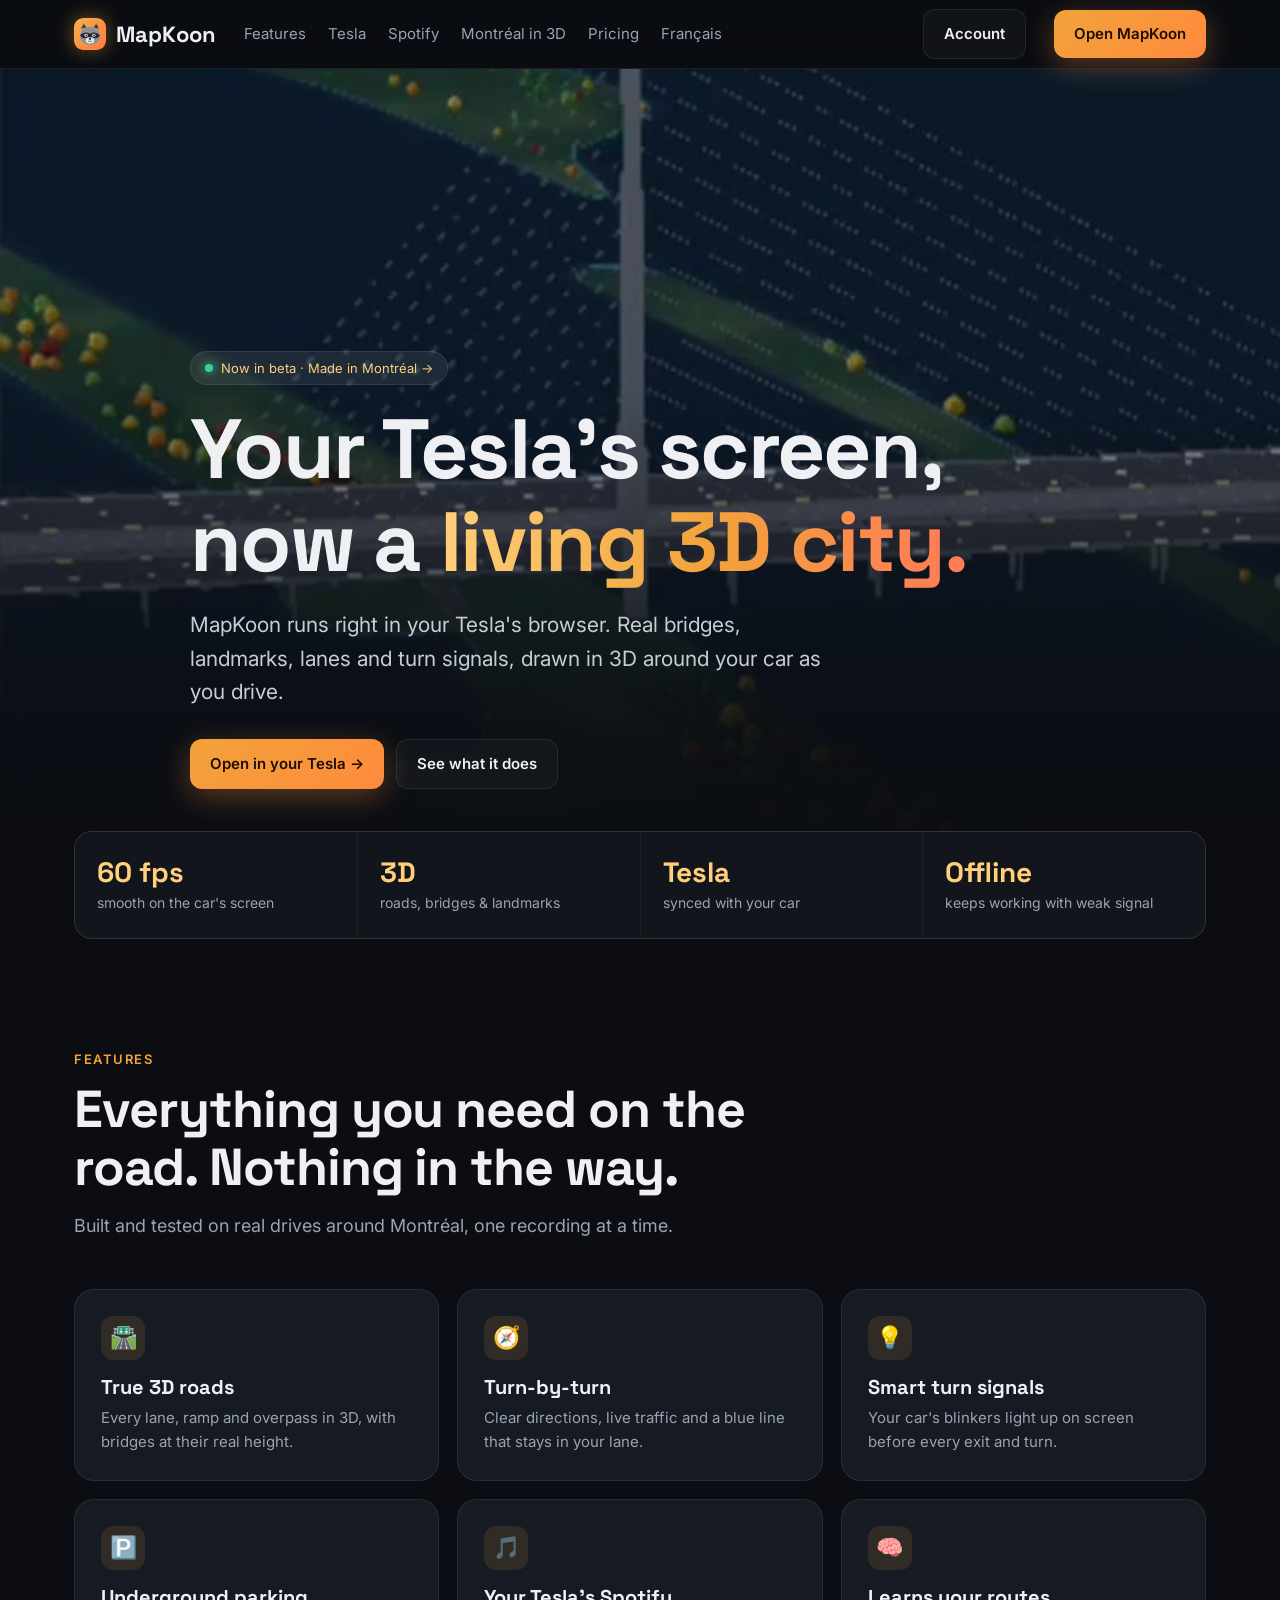
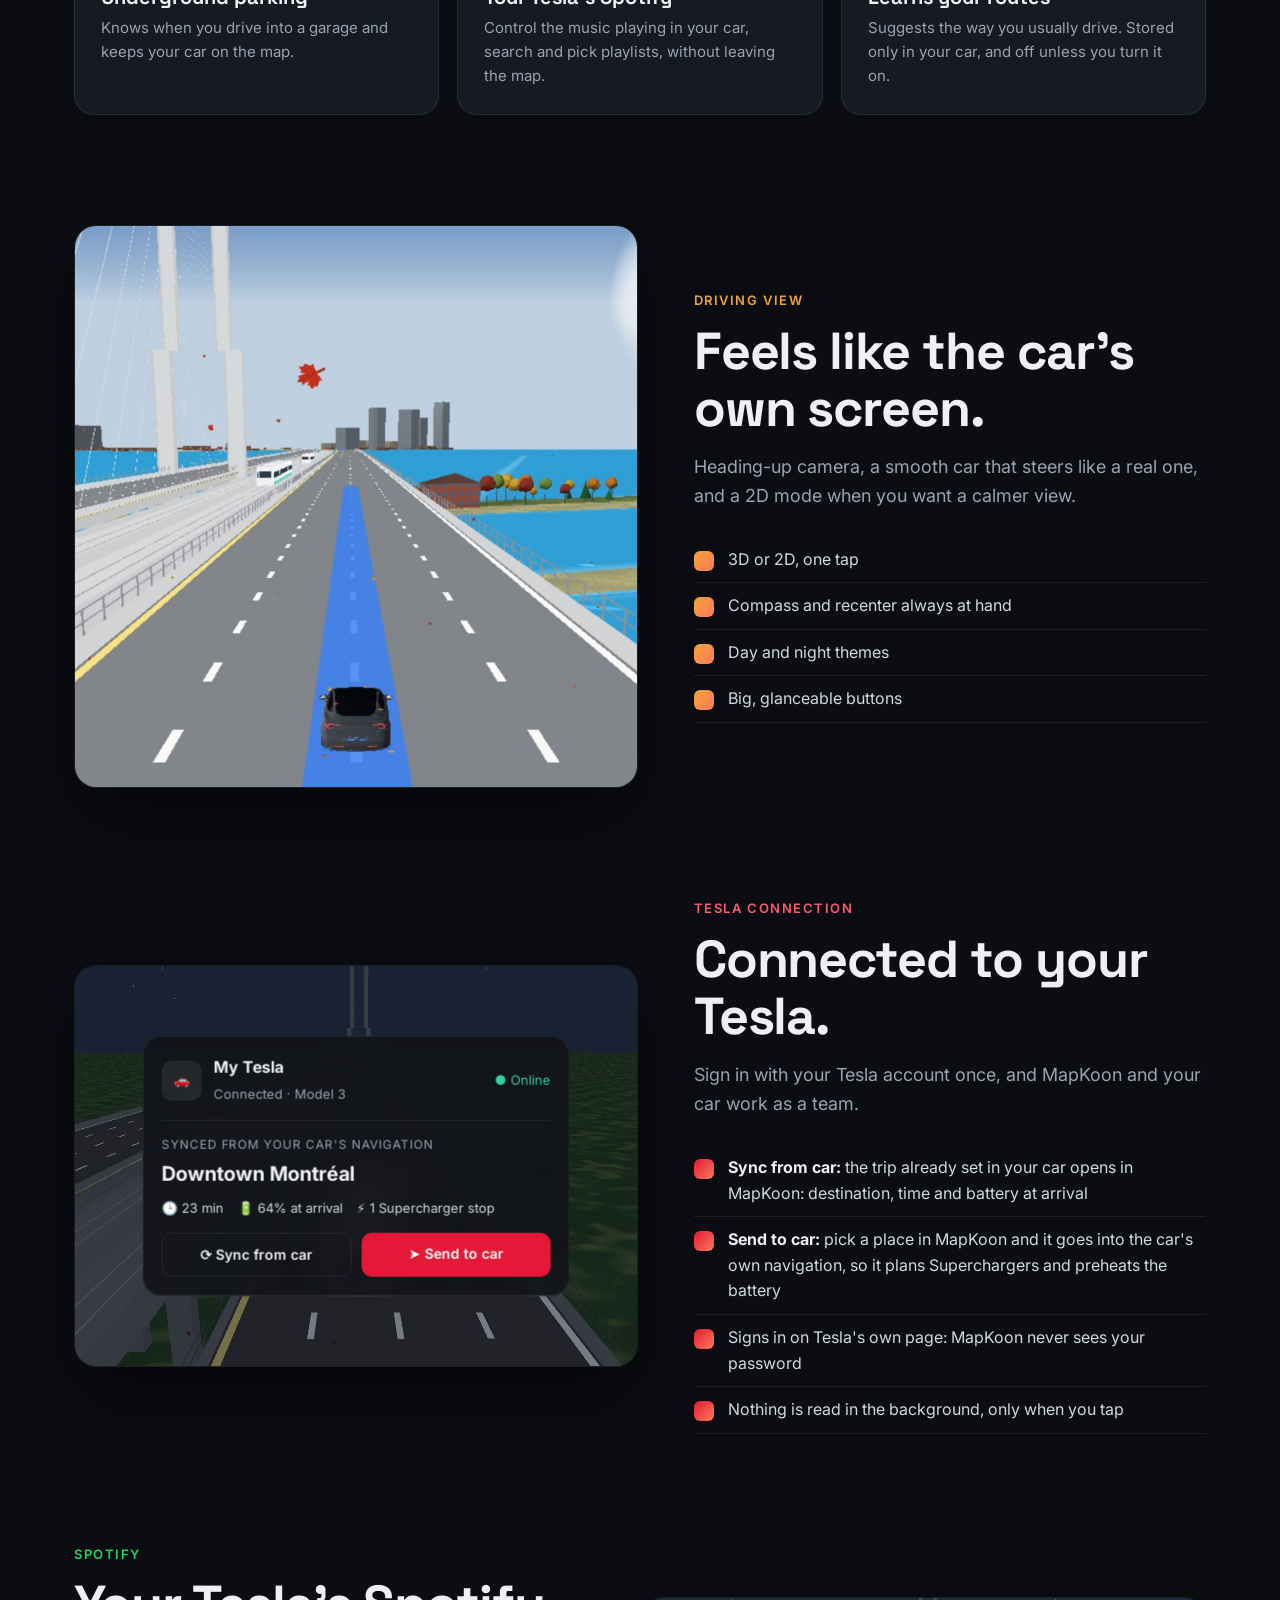
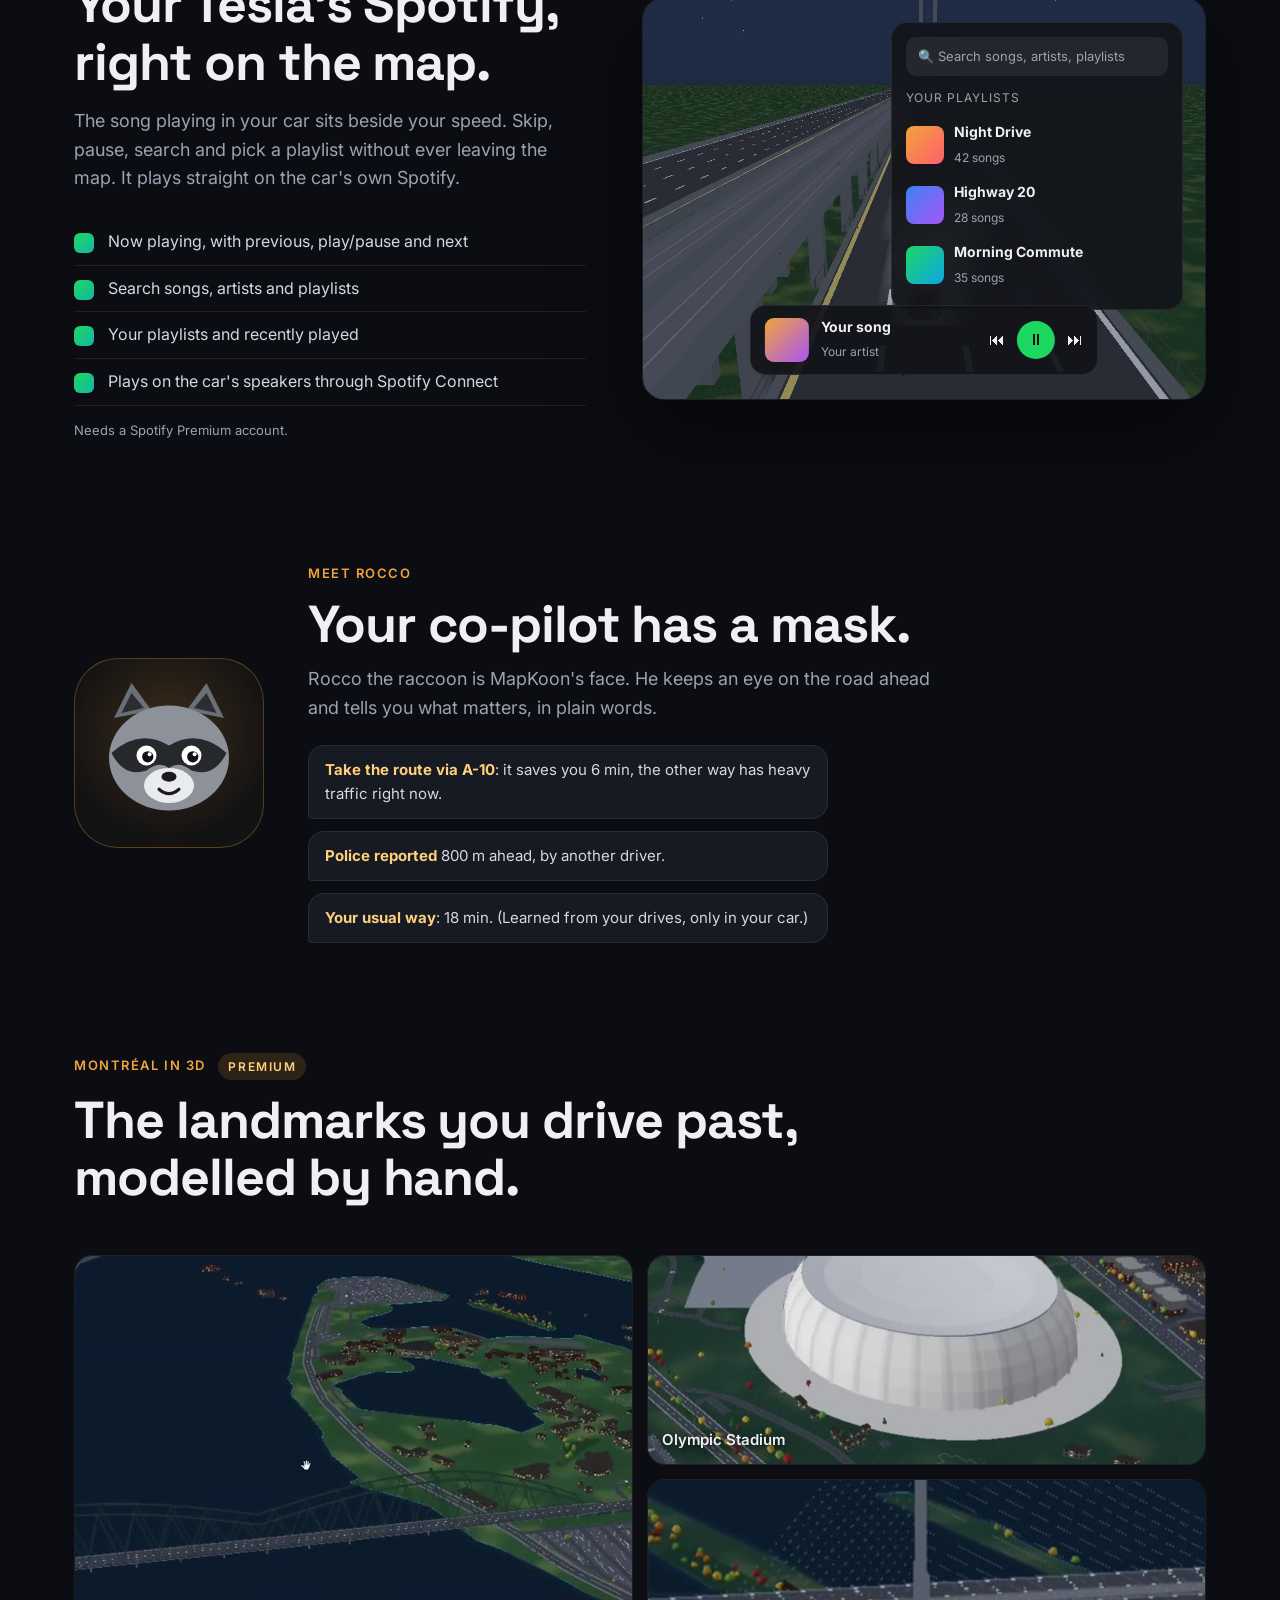
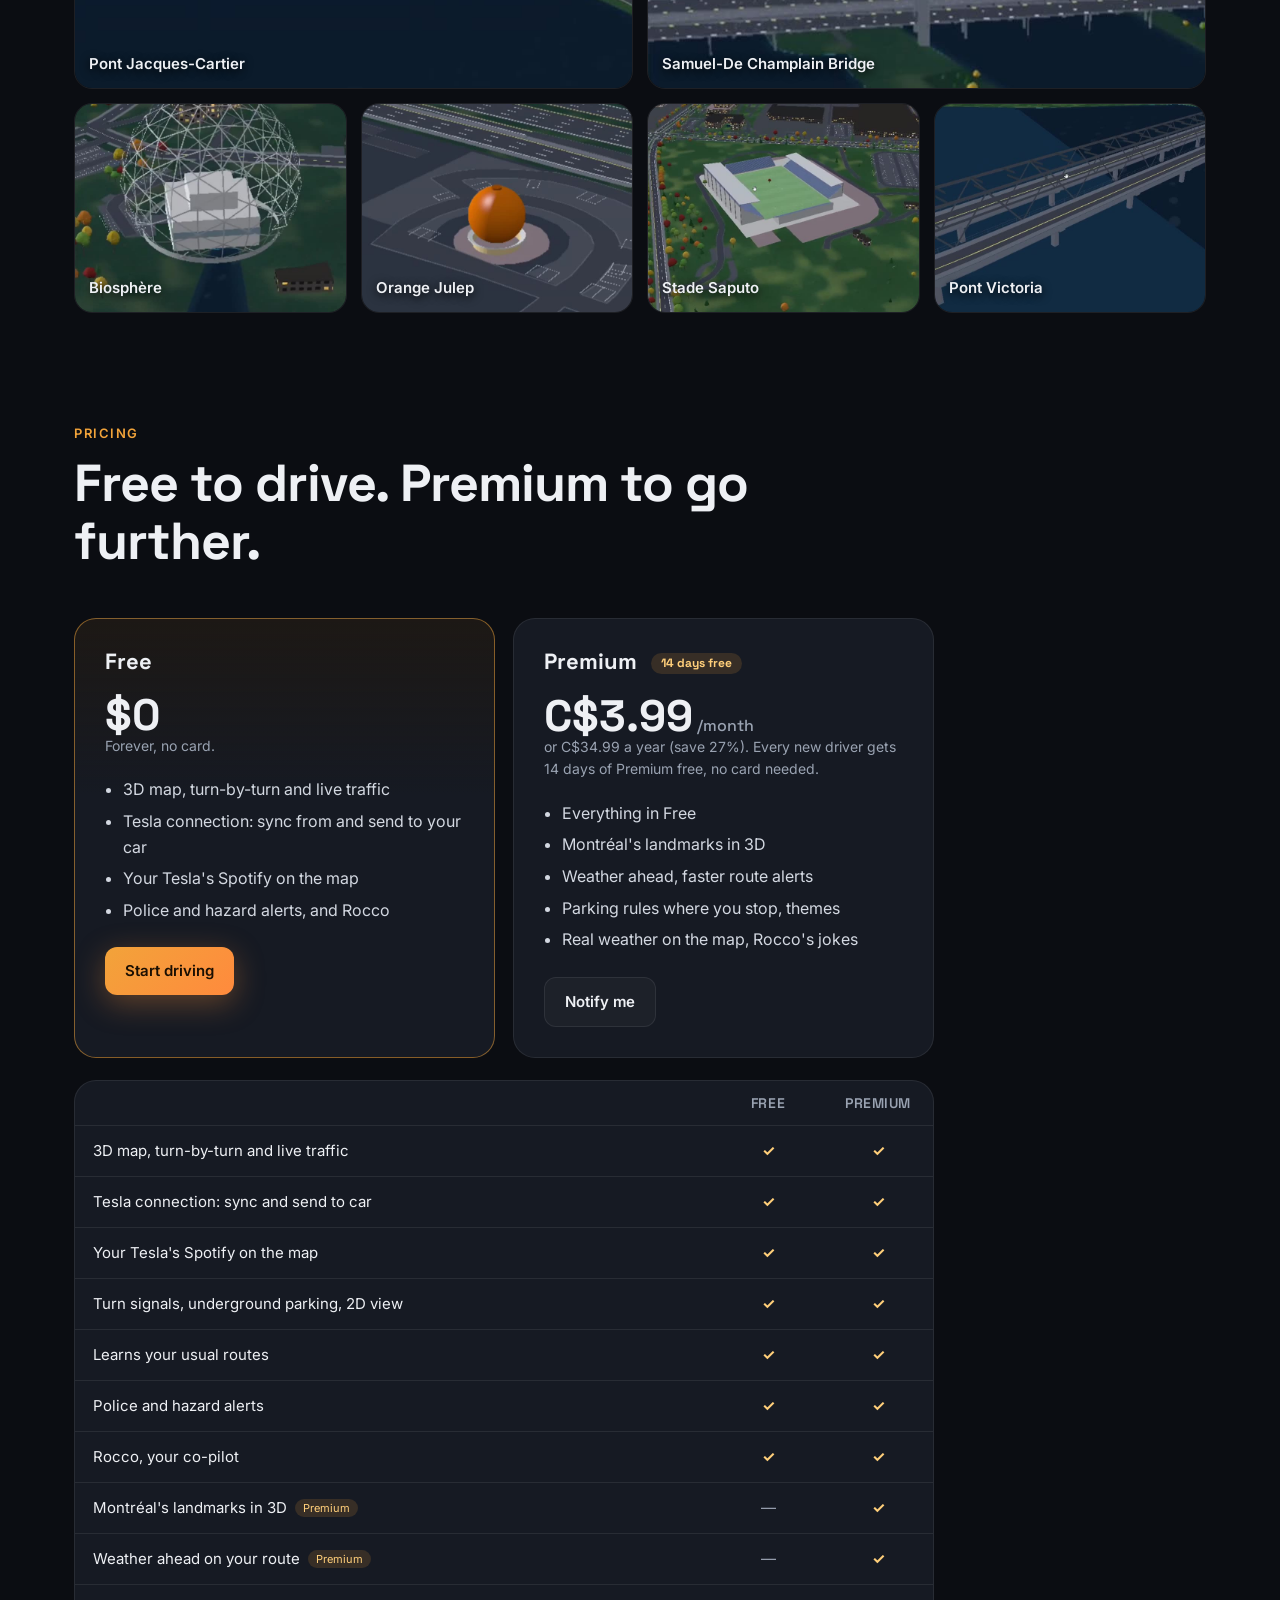
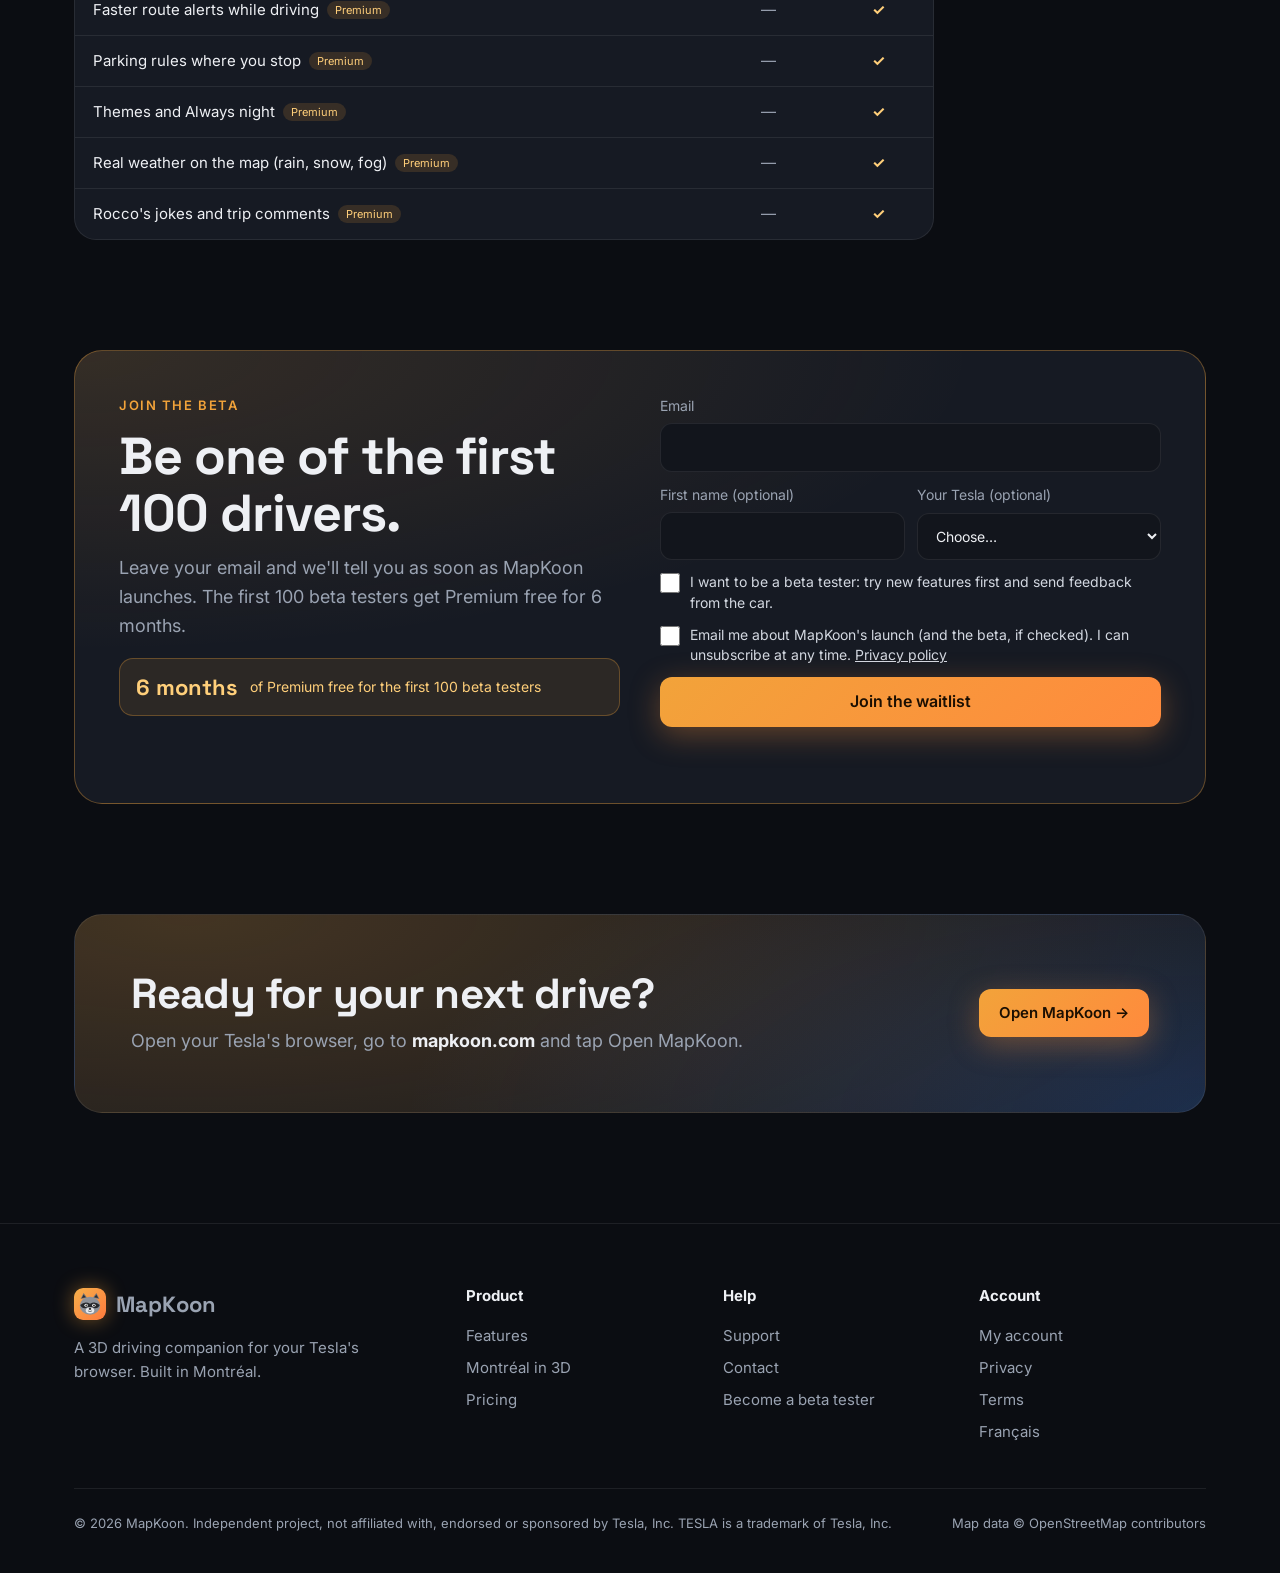
==== commit e0f42f5d: "Add files via upload" ====
--- a/index.html
+++ b/index.html
@@ -1,85 +1,323 @@
 <!doctype html>
 <html lang="en">
 <head>
+<link rel="alternate" hreflang="fr" href="https://mapkoon.com/fr/">
+<link rel="alternate" hreflang="en" href="https://mapkoon.com/">
 <meta charset="utf-8">
 <link rel="icon" href="/img/rocco.svg" type="image/svg+xml">
 <meta name="viewport" content="width=device-width,initial-scale=1">
-<title>Privacy policy · MapKoon</title>
-<link rel="alternate" hreflang="fr" href="https://mapkoon.com/fr/confidentialite.html">
-<link rel="stylesheet" href="/legal.css">
+<title>MapKoon · 3D navigation for your Tesla</title>
+<meta name="description" content="MapKoon turns your Tesla's browser into a living 3D map of Montréal: real bridges, landmarks, lanes and turn signals.">
+<link rel="preconnect" href="https://fonts.googleapis.com">
+<link href="https://fonts.googleapis.com/css2?family=Space+Grotesk:wght@500;700&family=Inter:wght@400;500;600&display=swap" rel="stylesheet">
+<style>
+:root{--bg:#0b0d12;--bg2:#12151c;--card:#161a23;--line:rgba(255,255,255,.08);--text:#eef0f4;--sub:#9aa3b2;--accent:#f2a33a;--accent2:#ffcf7a;--blue:#3b82f6}
+*{box-sizing:border-box}html,body{margin:0;background:var(--bg);color:var(--text);font:16px/1.6 Inter,system-ui,sans-serif}
+a{color:inherit;text-decoration:none}img{display:block;max-width:100%}
+.wrap{max-width:1180px;margin:0 auto;padding:0 24px}
+h1,h2,h3{font-family:"Space Grotesk",Inter,sans-serif;line-height:1.1;margin:0}
+/* nav */
+.nav{position:sticky;top:0;z-index:10;background:rgba(11,13,18,.72);backdrop-filter:blur(14px);border-bottom:1px solid var(--line)}
+.nav .wrap{display:flex;align-items:center;gap:28px;height:68px}
+.logo{display:flex;align-items:center;gap:10px;font:700 22px "Space Grotesk"}
+.logo i{width:32px;height:32px;border-radius:9px;background:url(/img/rocco.svg) center/cover no-repeat;display:inline-block;box-shadow:0 0 20px rgba(242,163,58,.45)}
+.links{display:flex;gap:22px;color:var(--sub);font-size:15px}.links a:hover{color:var(--text)}
+.sp{flex:1}
+.btn{display:inline-flex;align-items:center;gap:8px;padding:12px 20px;border-radius:12px;font-weight:600;font-size:15px}
+.btn.pri{background:linear-gradient(135deg,var(--accent),#ff8a3d);color:#1b0f02;box-shadow:0 8px 30px rgba(242,140,58,.35)}
+.btn.ghost{border:1px solid var(--line);color:var(--text);background:rgba(255,255,255,.03)}
+/* hero */
+.hero{position:relative;min-height:88vh;display:flex;align-items:flex-end;overflow:hidden}
+.hero img,.hero video{position:absolute;inset:0;width:100%;height:100%;object-fit:cover;object-position:center 45%}
+@media (prefers-reduced-motion:reduce){.hero video{display:none}.hero{background:url(vid/hero.jpg) center/cover}}
+.hero:after{content:"";position:absolute;inset:0;background:linear-gradient(180deg,rgba(11,13,18,.15) 0%,rgba(11,13,18,.2) 40%,rgba(11,13,18,.92) 85%,var(--bg) 100%)}
+.hero .wrap{position:relative;z-index:1;padding-bottom:72px}
+.pill{display:inline-flex;gap:8px;align-items:center;padding:6px 14px;border-radius:99px;background:rgba(255,255,255,.08);border:1px solid var(--line);font-size:13px;color:var(--accent2);margin-bottom:18px}
+.pill b{width:8px;height:8px;border-radius:50%;background:#34d399;box-shadow:0 0 10px #34d399}
+.hero h1{font-size:clamp(40px,7vw,84px);max-width:900px;letter-spacing:-.02em}
+.hero h1 span{background:linear-gradient(90deg,var(--accent2),var(--accent),#ff7a59);-webkit-background-clip:text;background-clip:text;color:transparent}
+.hero p{font-size:clamp(17px,2vw,21px);color:#c7cdd8;max-width:640px;margin:20px 0 30px}
+.cta{display:flex;gap:12px;flex-wrap:wrap}
+/* stats */
+.stats{display:grid;grid-template-columns:repeat(4,1fr);gap:1px;background:var(--line);border:1px solid var(--line);border-radius:18px;overflow:hidden;margin-top:-30px;position:relative;z-index:2}
+.stats div{background:var(--bg2);padding:22px}.stats b{display:block;font:700 28px "Space Grotesk";color:var(--accent2)}.stats span{color:var(--sub);font-size:14px}
+section{padding:110px 0}
+.kick{color:var(--accent);font-weight:600;letter-spacing:.12em;text-transform:uppercase;font-size:13px;margin-bottom:12px}
+h2{font-size:clamp(32px,4.5vw,52px);letter-spacing:-.02em;max-width:760px}
+.lead{color:var(--sub);font-size:18px;max-width:640px;margin:16px 0 0}
+/* features */
+.grid{display:grid;grid-template-columns:repeat(3,1fr);gap:18px;margin-top:48px}
+.card{background:var(--card);border:1px solid var(--line);border-radius:20px;padding:26px;position:relative;overflow:hidden}
+.card .ic{width:44px;height:44px;border-radius:12px;display:grid;place-items:center;font-size:22px;background:rgba(242,163,58,.12);margin-bottom:16px}
+.card h3{font-size:20px;margin-bottom:8px}.card p{color:var(--sub);margin:0;font-size:15px}
+/* split */
+.split{display:grid;grid-template-columns:1.1fr 1fr;gap:56px;align-items:center}
+.shot{border-radius:22px;overflow:hidden;border:1px solid var(--line);box-shadow:0 30px 80px rgba(0,0,0,.5)}
+.checks{list-style:none;padding:0;margin:26px 0 0}.checks li{padding:10px 0 10px 34px;position:relative;color:#d3d8e1;border-bottom:1px solid var(--line)}
+.checks li:before{content:"";position:absolute;left:0;top:14px;width:20px;height:20px;border-radius:6px;background:linear-gradient(135deg,var(--accent),#ff7a59)}
+/* tesla */
+.ts-checks li:before{background:linear-gradient(135deg,#e31937,#ff7a59)}.ts-checks b{color:var(--text)}
+.tes{position:relative;border-radius:22px;overflow:hidden;border:1px solid var(--line);aspect-ratio:7/5;box-shadow:0 30px 80px rgba(0,0,0,.5)}
+.tes>img{position:absolute;inset:0;width:100%;height:100%;object-fit:cover;filter:brightness(.6) saturate(.9)}
+.ts-card{position:absolute;left:50%;top:50%;transform:translate(-50%,-50%);width:76%;background:rgba(18,20,26,.92);backdrop-filter:blur(10px);border:1px solid var(--line);border-radius:18px;padding:18px}
+.ts-top{display:flex;align-items:center;gap:12px;padding-bottom:14px;border-bottom:1px solid var(--line)}
+.ts-logo{width:40px;height:40px;border-radius:10px;background:rgba(255,255,255,.08);display:grid;place-items:center;font:700 20px "Space Grotesk";color:#fff}
+.ts-top b{display:block}.ts-top span{font-size:13px;color:var(--sub)}.ts-top em{margin-left:auto;font-style:normal;font-size:13px;color:#34d399}
+.ts-trip{padding:14px 0}.ts-k{font-size:12px;color:var(--sub);text-transform:uppercase;letter-spacing:.08em;margin-bottom:4px}.ts-trip>b{font-size:20px}
+.ts-m{display:flex;gap:14px;flex-wrap:wrap;margin-top:8px;font-size:13px;color:#d3d8e1}
+.ts-btns{display:flex;gap:10px}.ts-btns span{flex:1;text-align:center;padding:10px;border-radius:10px;font-weight:600;font-size:14px}
+.ts-btns .b1{border:1px solid var(--line)}.ts-btns .b2{background:#e31937;color:#fff}
+@media (max-width:860px){.ts-card{width:90%;padding:14px}}
+/* spotify */
+.sp-checks li:before{background:linear-gradient(135deg,#1ed760,#14b8a6)}
+.spot{position:relative;border-radius:22px;overflow:hidden;border:1px solid var(--line);aspect-ratio:7/5;box-shadow:0 30px 80px rgba(0,0,0,.5)}
+.spot>img{position:absolute;inset:0;width:100%;height:100%;object-fit:cover;filter:brightness(.75)}
+.sp-panel{position:absolute;right:4%;top:6%;width:52%;background:rgba(18,20,26,.9);backdrop-filter:blur(10px);border:1px solid var(--line);border-radius:16px;padding:14px}
+.sp-search{background:rgba(255,255,255,.07);border-radius:10px;padding:9px 12px;color:var(--sub);font-size:13px;margin-bottom:12px}
+.sp-h{font-size:12px;color:var(--sub);text-transform:uppercase;letter-spacing:.08em;margin:4px 0 8px}
+.sp-row{display:flex;gap:10px;align-items:center;padding:6px 0}.sp-row i{width:38px;height:38px;border-radius:8px;flex:none}
+.sp-row b{display:block;font-size:14px}.sp-row span{font-size:12px;color:var(--sub)}
+.sp-card{position:absolute;left:50%;bottom:6%;transform:translateX(-50%);width:62%;display:flex;align-items:center;gap:12px;background:rgba(18,20,26,.92);border:1px solid var(--line);border-radius:16px;padding:10px 14px}
+.sp-card>i{width:44px;height:44px;border-radius:9px;background:linear-gradient(135deg,#f2a33a,#a855f7);flex:none}
+.sp-card .t{flex:1;min-width:0}.sp-card b{display:block;font-size:14px}.sp-card .t span{font-size:12px;color:var(--sub)}
+.sp-card .ctl{display:flex;gap:12px;align-items:center;font-size:16px}.sp-card .pp{width:38px;height:38px;border-radius:50%;background:#1ed760;color:#08130c;display:grid;place-items:center}
+@media (max-width:860px){.sp-panel{width:70%}.sp-card{width:86%}}
+/* gallery */
+.gal{display:grid;grid-template-columns:repeat(6,1fr);grid-auto-rows:210px;gap:14px;margin-top:48px}
+.gal figure{margin:0;position:relative;border-radius:18px;overflow:hidden;border:1px solid var(--line)}
+.gal img,.gal video{width:100%;height:100%;object-fit:cover;display:block;background:#0b1424}
+.gal figcaption{position:absolute;left:14px;bottom:12px;font-weight:600;font-size:15px;text-shadow:0 2px 10px #000}
+.gal{grid-template-columns:repeat(12,1fr)}.gal .a{grid-column:span 6;grid-row:span 2}.gal .b{grid-column:span 6}.gal .c{grid-column:span 3}
+/* pricing */
+.price{display:grid;grid-template-columns:1fr 1fr;gap:18px;margin-top:48px;max-width:860px}
+.plan{background:var(--card);border:1px solid var(--line);border-radius:22px;padding:30px}
+.plan.hot{border-color:rgba(242,163,58,.5);background:linear-gradient(180deg,rgba(242,163,58,.08),var(--card) 40%)}
+.plan h3{font-size:22px}.plan .amt{font:700 44px "Space Grotesk";margin:14px 0 4px}.plan .amt small{font-size:16px;color:var(--sub);font-weight:500}
+.plan ul{padding-left:18px;color:#d3d8e1;margin:18px 0 24px}.plan li{margin:6px 0}
+.tag{display:inline-block;font-size:12px;padding:4px 10px;border-radius:99px;background:rgba(242,163,58,.15);color:var(--accent2);margin-left:8px;vertical-align:middle}
+.cmp{width:100%;max-width:860px;margin-top:22px;border-collapse:separate;border-spacing:0;background:var(--card);border:1px solid var(--line);border-radius:22px;overflow:hidden;font-size:15px}
+.cmp th,.cmp td{padding:13px 18px;text-align:left;border-bottom:1px solid var(--line)}.cmp tr:last-child td{border-bottom:0}
+.cmp th{font:600 14px "Space Grotesk";color:var(--sub);letter-spacing:.04em;text-transform:uppercase}
+.cmp td.c,.cmp th.c{text-align:center;width:110px}.cmp td.c{font-weight:700;color:var(--accent2)}.cmp td.n{color:var(--sub);font-weight:400}
+.cmp tr.pro td:first-child:after{content:"Premium";font-size:11px;padding:2px 8px;border-radius:99px;background:rgba(242,163,58,.15);color:var(--accent2);margin-left:8px;vertical-align:middle}
+.price .note{color:var(--sub);font-size:14px;margin:-12px 0 20px}
+@media (max-width:700px){.cmp th,.cmp td{padding:11px 10px;font-size:14px}.cmp td.c,.cmp th.c{width:64px}.cmp tr.pro td:first-child:after{display:none}}
+/* rocco */
+.rocco{display:grid;grid-template-columns:auto 1fr;gap:44px;align-items:center}
+.rocco .face{width:190px;height:190px;border-radius:44px;display:grid;place-items:center;background:radial-gradient(circle at 50% 40%,rgba(242,163,58,.22),rgba(242,163,58,.04) 70%);border:1px solid rgba(242,163,58,.3);animation:rb 4s ease-in-out infinite}
+@keyframes rb{0%,100%{transform:translateY(0)}50%{transform:translateY(-6px)}}
+@media (prefers-reduced-motion:reduce){.rocco .face{animation:none}}
+.bubbles{display:grid;gap:12px;margin-top:22px}
+.bub{position:relative;background:var(--card);border:1px solid var(--line);border-radius:16px 16px 16px 4px;padding:12px 16px;font-size:15px;color:#d3d8e1;max-width:520px}
+.bub b{color:var(--accent2)}
+@media (max-width:860px){.rocco{grid-template-columns:1fr;gap:22px;justify-items:start}.rocco .face{width:140px;height:140px;border-radius:34px}.rocco .face svg{width:110px;height:110px}}
+/* waitlist */
+.wl{display:grid;grid-template-columns:1fr 1fr;gap:40px;align-items:start;background:var(--card);border:1px solid rgba(242,163,58,.35);border-radius:28px;padding:44px;background-image:radial-gradient(900px 300px at 0% 0%,rgba(242,163,58,.14),transparent)}
+.wl form{display:grid;gap:12px}
+.wl label.f{display:grid;gap:6px;font-size:14px;color:var(--sub)}
+.wl input[type=email],.wl input[type=text],.wl select{width:100%;font:inherit;color:var(--text);background:var(--bg2);border:1px solid var(--line);border-radius:12px;padding:12px 14px;min-height:46px}
+.wl input:focus,.wl select:focus{outline:2px solid var(--accent);outline-offset:1px}
+.wl .two{display:grid;grid-template-columns:1fr 1fr;gap:12px}
+.wl .ck{display:flex;gap:10px;align-items:flex-start;font-size:14px;color:#d3d8e1;line-height:1.45;cursor:pointer}
+.wl .ck input{width:20px;height:20px;margin:1px 0 0;accent-color:var(--accent);flex:none}
+.wl .ck a{text-decoration:underline}
+.wl .hp{position:absolute;left:-9999px;width:1px;height:1px;overflow:hidden}
+.wl button{border:0;cursor:pointer;justify-content:center;font:inherit;font-weight:600;min-height:48px}
+.wl button[disabled]{opacity:.6;cursor:default}
+.wl .msg{min-height:1.4em;font-size:14px}.wl .msg.ok{color:#6ee7a8}.wl .msg.err{color:#ff8f7a}
+.wl .perk{margin-top:18px;display:flex;gap:12px;align-items:center;padding:14px 16px;border-radius:14px;background:rgba(242,163,58,.1);border:1px solid rgba(242,163,58,.3);font-size:14px;color:var(--accent2)}
+.wl .perk b{font:700 22px "Space Grotesk";color:var(--accent2);white-space:nowrap}
+@media (max-width:860px){.wl{grid-template-columns:1fr;padding:26px;gap:24px}.wl .two{grid-template-columns:1fr}}
+/* band */
+.band{border-radius:28px;padding:56px;background:radial-gradient(1200px 400px at 10% 0%,rgba(242,163,58,.22),transparent),radial-gradient(800px 300px at 100% 100%,rgba(59,130,246,.22),transparent),var(--bg2);border:1px solid var(--line);display:flex;align-items:center;gap:30px;flex-wrap:wrap}
+.band h2{font-size:clamp(28px,3.6vw,42px)}
+/* footer */
+footer{border-top:1px solid var(--line);padding:60px 0 40px;color:var(--sub);font-size:15px}
+.fgrid{display:grid;grid-template-columns:1.6fr 1fr 1fr 1fr;gap:30px}
+footer h4{color:var(--text);margin:0 0 12px;font-size:15px}footer a{display:block;padding:4px 0}footer a:hover{color:var(--text)}
+.legal{margin-top:40px;padding-top:24px;border-top:1px solid var(--line);font-size:13px;display:flex;justify-content:space-between;gap:16px;flex-wrap:wrap}
+.btn{white-space:nowrap}@media (max-width:860px){.nav .btn.ghost{display:none}.nav .btn.pri{padding:10px 14px}.links{display:none}.stats{grid-template-columns:1fr 1fr}.grid{grid-template-columns:1fr}.split{grid-template-columns:1fr}.gal{grid-template-columns:1fr 1fr;grid-auto-rows:150px}.gal .a{grid-column:span 2;grid-row:span 1}.gal .b,.gal .c{grid-column:span 1;grid-row:span 1}.price{grid-template-columns:1fr}.fgrid{grid-template-columns:1fr 1fr}.band{padding:32px}section{padding:72px 0}.hero{min-height:78vh}}
+</style>
 </head>
 <body>
-<div class="nav"><div class="w"><a class="logo" href="/"><i></i>MapKoon</a><span class="sp"></span><a class="lang" href="/fr/confidentialite.html" lang="fr">Français</a><a class="btn" href="https://tessynav.github.io/v2/">Open MapKoon</a></div></div>
-<main class="w">
-<h1>Privacy policy</h1>
-<div class="meta">Effective November 18, 2026 · Last updated November 19, 2026 (Premium and payments added)</div>
-
-<div class="short"><b>The short version.</b> MapKoon runs in your Tesla's web browser. You don't need an account (only Premium subscribers sign in, with their email), and there are no advertising or analytics trackers. Your settings, saved places and learned routes stay in your car's browser. Some information leaves the car only to make a feature work (for example your position to calculate a route) or when you choose to send it (a report, a trip recording). We never sell personal information.</div>
-
-<h2>1. Who we are</h2>
-<p>MapKoon is a navigation web app made by <b>Mazen Accad Wattar</b>, an individual in Montréal, Québec, Canada ("MapKoon", "we").</p>
-
-<h2>2. Person in charge of the protection of personal information</h2>
-<p>Mazen Accad Wattar, Founder · <a href="mailto:privacy@mapkoon.com">privacy@mapkoon.com</a>. We answer requests within 30 days.</p>
-
-<h2>3. What we use, and why</h2>
-<table>
-<tr><th>Information</th><th>Why</th><th>Where it goes</th></tr>
-<tr><td>Your location (GPS from the car's browser)</td><td>To show your position on the map and guide you</td><td>Stays in the browser. To calculate routes, traffic, weather and nearby alerts, the services in section 5 receive positions or map areas when you use those features.</td></tr>
-<tr><td>Settings, saved places (Home, Work, favourites)</td><td>To remember your choices</td><td>Only in your car's browser</td></tr>
-<tr><td>Learned usual routes (optional)</td><td>To suggest the way you usually drive</td><td>Only in your car's browser. <b>Off unless you turn it on.</b> "Forget my routes" deletes them.</td></tr>
-<tr><td>Tesla connection (optional)</td><td>Sync the trip set in your car, send a place to its navigation</td><td>You sign in on Tesla's own page; we never see your Tesla password. The access keys stay in your browser and requests pass through our server to Tesla without being kept.</td></tr>
-<tr><td>Spotify connection (optional)</td><td>Show and control the music playing in your car</td><td>You sign in on Spotify's page with your own key; the access key stays in your browser.</td></tr>
-<tr><td>Road alerts you post (optional)</td><td>Warn other drivers (police, hazard, closure…)</td><td>Shared with other MapKoon drivers: the type of alert, where and when. Linked to an anonymous identifier, not to your name.</td></tr>
-<tr><td>Reports you send with the Report button</td><td>To fix problems</td><td>Your message, the name you type (optional), a screenshot and your location (each optional, you choose), technical details (app version, screen, recent errors). Kept in a private repository only we can access.</td></tr>
-<tr><td>Waitlist sign-up on mapkoon.com (optional)</td><td>To tell you when MapKoon launches and, if you asked, invite you to the beta</td><td>Your email, and if you give them your first name and car model. Kept in a private repository only we can access. Never sold or shared. Every email has a way to unsubscribe.</td></tr>
-<tr><td>Premium sign-in (optional)</td><td>To send you a sign-in code and know which plan you have</td><td>Your email. A 6-digit code is emailed to you; we keep only a fingerprint of it, deleted after 10 minutes. After you sign in, a sign-in key stays in your browser, and your plan is checked with Stripe (see below) about twice a day.</td></tr>
-<tr><td>Premium payments (optional)</td><td>To bill your Premium plan</td><td>Handled by <b>Stripe</b>: you type your card on Stripe's own page and we never see your card number. We see your email, your country, your plan and its dates (trial, renewal, cancellation).</td></tr>
-<tr><td>Beta tester months (if you joined the beta)</td><td>To give the first 100 beta testers their free Premium months</td><td>When you sign in, our server checks your email against the waitlist. We keep a fingerprint of your email and the end date of your free months, not your email itself.</td></tr>
-<tr><td>Free 14 days of Premium</td><td>To give every new driver 14 days of Premium</td><td>The start date is kept only in your car's browser.</td></tr>
-<tr><td>Trip recordings (optional, testing feature)</td><td>To find and fix bugs in navigation</td><td>Only when you tap Record and upload: your route trace, speed and app performance, encrypted in your browser before upload.</td></tr>
-</table>
-
-<h2>4. Location and route learning are off by default</h2>
-<p>MapKoon asks for your location only when you open the map, and your browser asks for your permission first. "Learn my usual routes" stays off until you turn it on in Settings. You can turn either off at any time.</p>
-
-<h2>5. Service providers and information outside Québec</h2>
-<p>To work, MapKoon uses these services. They are located outside Québec (mostly in the United States or Europe); before using them we assessed the privacy risks, and each receives only what its feature needs:</p>
-<ul>
-<li><b>GitHub</b> (hosting of the app, map data, reports and encrypted recordings) · <b>Cloudflare</b> (our server, email)</li>
-<li><b>OpenFreeMap / OpenStreetMap</b>, <b>Overpass</b> (map data) · <b>Mapbox</b>, <b>OSRM</b> (routes and traffic) · <b>Photon (Komoot)</b> (address search)</li>
-<li><b>TomTom</b> (traffic incidents) · <b>Open-Meteo</b> (weather) · <b>Google Firebase</b> (shared road alerts)</li>
-<li><b>Tesla</b> and <b>Spotify</b>, only if you connect them · <b>jsDelivr / unpkg</b> (app libraries)</li>
-<li><b>Stripe</b> (Premium payments) · <b>Resend</b> (emails: sign-in codes, waitlist emails)</li>
-</ul>
-<p>Like any website, these services receive your device's IP address and browser details when the app contacts them.</p>
-
-<h2>6. Cookies and trackers</h2>
-<p>We use no advertising or analytics trackers. The app stores your settings in your browser's local storage and keeps map files in its cache so it works with a weak signal.</p>
-
-<h2>7. How long we keep information</h2>
-<ul>
-<li>Information in your browser: until you clear it, or use the buttons on the <a href="https://tessynav.github.io/account.html">Account page</a>.</li>
-<li>Road alerts: shown to drivers for 30 minutes to 4 hours, then kept at most 1 year.</li>
-<li>Reports and trip recordings: as long as needed to fix the problem, and at most 2 years.</li>
-<li>Waitlist sign-ups: until you unsubscribe, and at most 1 year after launch.</li>
-<li>Premium sign-in codes: 10 minutes. Your plan's details in your browser: until you sign out.</li>
-<li>Beta tester record: until your free months end, then deleted.</li>
-<li>Payment records (Stripe): as long as tax law requires (in Canada, generally 6 years).</li>
-</ul>
-
-<h2>8. Security and incidents</h2>
-<p>Connections are encrypted (HTTPS), trip recordings are encrypted before they leave the car, and our secret keys (for Tesla and our storage) stay on our server, never in the app. If an incident creates a risk of serious injury, we will notify the people affected and the Commission d'accès à l'information du Québec.</p>
-
-<h2>9. Your rights</h2>
-<p>You can ask to access or correct your information, withdraw your consent, get a copy of the information you provided, or have it deleted. Write to <a href="mailto:privacy@mapkoon.com">privacy@mapkoon.com</a>. If you're not satisfied with our answer, you can file a complaint with the <a href="https://www.cai.gouv.qc.ca">Commission d'accès à l'information du Québec</a>.</p>
-
-<h2>10. Children</h2>
-<p>MapKoon is made for drivers and is not intended for anyone under 14.</p>
-
-<h2>11. Changes</h2>
-<p>If we change this policy, we will update this page and its date, and show a notice in the app for important changes.</p>
-</main>
-<footer><div class="w"><a href="/">Home</a><a href="/terms.html">Terms</a><a href="mailto:support@mapkoon.com">Support</a><a href="/fr/confidentialite.html" lang="fr">Français</a><div style="margin-top:10px">MapKoon is an independent project, not affiliated with, endorsed or sponsored by Tesla, Inc. TESLA is a trademark of Tesla, Inc.</div></div></footer>
+<header class="nav"><div class="wrap">
+  <a class="logo" href="/"><i></i>MapKoon</a>
+  <nav class="links"><a href="#features">Features</a><a href="#tesla">Tesla</a><a href="#music">Spotify</a><a href="#montreal">Montréal in 3D</a><a href="#pricing">Pricing</a><a href="/fr/" lang="fr">Français</a></nav>
+  <span class="sp"></span>
+  <a class="btn ghost" href="https://tessynav.github.io/account.html">Account</a>
+  <a class="btn pri" href="https://tessynav.github.io/v2/">Open MapKoon</a>
+</div></header>
+
+<section class="hero" style="padding:0">
+  <video class="hv" autoplay muted loop playsinline preload="auto" poster="vid/hero.jpg" aria-label="MapKoon driving across the Samuel-De Champlain Bridge at night"><source src="vid/hero.mp4" type="video/mp4"></video>
+  <div class="wrap">
+    <a class="pill" href="#waitlist"><b></b> Now in beta · Made in Montréal →</a>
+    <h1>Your Tesla's screen, now a <span>living 3D city.</span></h1>
+    <p>MapKoon runs right in your Tesla's browser. Real bridges, landmarks, lanes and turn signals, drawn in 3D around your car as you drive.</p>
+    <div class="cta"><a class="btn pri" href="https://tessynav.github.io/v2/">Open in your Tesla →</a><a class="btn ghost" href="#features">See what it does</a></div>
+  </div>
+</section>
+
+<div class="wrap">
+  <div class="stats">
+    <div><b>60 fps</b><span>smooth on the car's screen</span></div>
+    <div><b>3D</b><span>roads, bridges &amp; landmarks</span></div>
+    <div><b>Tesla</b><span>synced with your car</span></div>
+    <div><b>Offline</b><span>keeps working with weak signal</span></div>
+  </div>
+</div>
+
+<section id="features"><div class="wrap">
+  <div class="kick">Features</div>
+  <h2>Everything you need on the road. Nothing in the way.</h2>
+  <p class="lead">Built and tested on real drives around Montréal, one recording at a time.</p>
+  <div class="grid">
+    <div class="card"><div class="ic">🛣️</div><h3>True 3D roads</h3><p>Every lane, ramp and overpass in 3D, with bridges at their real height.</p></div>
+    <div class="card"><div class="ic">🧭</div><h3>Turn-by-turn</h3><p>Clear directions, live traffic and a blue line that stays in your lane.</p></div>
+    <div class="card"><div class="ic">💡</div><h3>Smart turn signals</h3><p>Your car's blinkers light up on screen before every exit and turn.</p></div>
+    <div class="card"><div class="ic">🅿️</div><h3>Underground parking</h3><p>Knows when you drive into a garage and keeps your car on the map.</p></div>
+    <div class="card"><div class="ic">🎵</div><h3>Your Tesla's Spotify</h3><p>Control the music playing in your car, search and pick playlists, without leaving the map.</p></div>
+    <div class="card"><div class="ic">🧠</div><h3>Learns your routes</h3><p>Suggests the way you usually drive. Stored only in your car, and off unless you turn it on.</p></div>
+  </div>
+</div></section>
+
+<section style="padding-top:0"><div class="wrap split">
+  <div class="shot"><img src="img/lane.jpg" alt="The blue route line following the car's lane"></div>
+  <div>
+    <div class="kick">Driving view</div>
+    <h2>Feels like the car's own screen.</h2>
+    <p class="lead">Heading-up camera, a smooth car that steers like a real one, and a 2D mode when you want a calmer view.</p>
+    <ul class="checks"><li>3D or 2D, one tap</li><li>Compass and recenter always at hand</li><li>Day and night themes</li><li>Big, glanceable buttons</li></ul>
+  </div>
+</div></section>
+
+<section id="tesla" style="padding-top:0"><div class="wrap split">
+  <div class="tes">
+    <img src="img/hero.jpg" alt="">
+    <div class="ts-card">
+      <div class="ts-top"><span class="ts-logo">🚗</span><div><b>My Tesla</b><span>Connected · Model 3</span></div><em>● Online</em></div>
+      <div class="ts-trip"><div class="ts-k">Synced from your car's navigation</div><b>Downtown Montréal</b><div class="ts-m"><span>🕒 23 min</span><span>🔋 64% at arrival</span><span>⚡ 1 Supercharger stop</span></div></div>
+      <div class="ts-btns"><span class="b1">⟳ Sync from car</span><span class="b2">➤ Send to car</span></div>
+    </div>
+  </div>
+  <div>
+    <div class="kick" style="color:#ff5a6e">Tesla connection</div>
+    <h2>Connected to your Tesla.</h2>
+    <p class="lead">Sign in with your Tesla account once, and MapKoon and your car work as a team.</p>
+    <ul class="checks ts-checks"><li><b>Sync from car:</b> the trip already set in your car opens in MapKoon: destination, time and battery at arrival</li><li><b>Send to car:</b> pick a place in MapKoon and it goes into the car's own navigation, so it plans Superchargers and preheats the battery</li><li>Signs in on Tesla's own page: MapKoon never sees your password</li><li>Nothing is read in the background, only when you tap</li></ul>
+  </div>
+</div></section>
+
+<section id="music" style="padding-top:0"><div class="wrap split" style="grid-template-columns:1fr 1.1fr">
+  <div>
+    <div class="kick" style="color:#1ed760">Spotify</div>
+    <h2>Your Tesla's Spotify, right on the map.</h2>
+    <p class="lead">The song playing in your car sits beside your speed. Skip, pause, search and pick a playlist without ever leaving the map. It plays straight on the car's own Spotify.</p>
+    <ul class="checks sp-checks"><li>Now playing, with previous, play/pause and next</li><li>Search songs, artists and playlists</li><li>Your playlists and recently played</li><li>Plays on the car's speakers through Spotify Connect</li></ul>
+    <p style="color:var(--sub);font-size:13px;margin-top:14px">Needs a Spotify Premium account.</p>
+  </div>
+  <div class="spot">
+    <img src="img/hero.jpg" alt="">
+    <div class="sp-panel">
+      <div class="sp-search">🔍 Search songs, artists, playlists</div>
+      <div class="sp-h">Your playlists</div>
+      <div class="sp-row"><i style="background:linear-gradient(135deg,#f2a33a,#ff5f6d)"></i><div><b>Night Drive</b><span>42 songs</span></div></div>
+      <div class="sp-row"><i style="background:linear-gradient(135deg,#3b82f6,#a855f7)"></i><div><b>Highway 20</b><span>28 songs</span></div></div>
+      <div class="sp-row"><i style="background:linear-gradient(135deg,#1ed760,#0ea5e9)"></i><div><b>Morning Commute</b><span>35 songs</span></div></div>
+    </div>
+    <div class="sp-card"><i></i><div class="t"><b>Your song</b><span>Your artist</span></div><div class="ctl"><span>⏮</span><span class="pp">⏸</span><span>⏭</span></div></div>
+  </div>
+</div></section>
+
+<section id="rocco" style="padding-top:0"><div class="wrap rocco">
+  <div class="face"><svg viewBox="-60 -62 120 120" width="150" height="150" role="img" aria-label="Rocco"><path d="M-44 -30 L-30 -58 L-14 -36Z" fill="#6b6f76"/><path d="M44 -30 L30 -58 L14 -36Z" fill="#6b6f76"/><path d="M-38 -34 L-30 -50 L-20 -38Z" fill="#2b2d31"/><path d="M38 -34 L30 -50 L20 -38Z" fill="#2b2d31"/><ellipse cx="0" cy="2" rx="48" ry="42" fill="#8d9199"/><path d="M-46 -2 Q-24 -22 0 -8 Q24 -22 46 -2 Q36 18 18 12 Q8 4 0 10 Q-8 4 -18 12 Q-36 18 -46 -2Z" fill="#26282c"/><circle cx="-18" cy="0" r="8" fill="#fff"/><circle cx="18" cy="0" r="8" fill="#fff"/><circle cx="-17" cy="1" r="4.5" fill="#111"/><circle cx="19" cy="1" r="4.5" fill="#111"/><circle cx="-15.5" cy="-1" r="1.6" fill="#fff"/><circle cx="20.5" cy="-1" r="1.6" fill="#fff"/><ellipse cx="0" cy="24" rx="20" ry="14" fill="#e9ebee"/><ellipse cx="0" cy="17" rx="6" ry="4" fill="#1b1c1f"/><path d="M-8 27 Q0 34 8 27" stroke="#1b1c1f" stroke-width="2.5" fill="none" stroke-linecap="round"/></svg></div>
+  <div><div class="kick">Meet Rocco</div><h2>Your co-pilot has a mask.</h2><p class="lead" style="margin-top:12px">Rocco the raccoon is MapKoon's face. He keeps an eye on the road ahead and tells you what matters, in plain words.</p>
+    <div class="bubbles"><div class="bub"><b>Take the route via A-10</b>: it saves you 6 min, the other way has heavy traffic right now.</div><div class="bub"><b>Police reported</b> 800 m ahead, by another driver.</div><div class="bub"><b>Your usual way</b>: 18 min. (Learned from your drives, only in your car.)</div></div></div>
+</div></section>
+
+<section id="montreal" style="padding-top:0"><div class="wrap">
+  <div class="kick">Montréal in 3D <span class="tag">Premium</span></div>
+  <h2>The landmarks you drive past, modelled by hand.</h2>
+  <div class="gal">
+    <figure class="a"><video data-src="vid/jc.mp4" poster="vid/jc.jpg" muted loop playsinline preload="none" aria-label="Pont Jacques-Cartier in 3D"></video><figcaption>Pont Jacques-Cartier</figcaption></figure>
+    <figure class="b"><video data-src="vid/oly.mp4" poster="vid/oly.jpg" muted loop playsinline preload="none" aria-label="Olympic Stadium in 3D"></video><figcaption>Olympic Stadium</figcaption></figure>
+    <figure class="b"><video data-src="vid/champlain.mp4" poster="vid/champlain.jpg" muted loop playsinline preload="none" aria-label="Samuel-De Champlain Bridge in 3D"></video><figcaption>Samuel-De Champlain Bridge</figcaption></figure>
+    <figure class="c"><video data-src="vid/bio.mp4" poster="vid/bio.jpg" muted loop playsinline preload="none" aria-label="Biosphère in 3D"></video><figcaption>Biosphère</figcaption></figure>
+    <figure class="c"><video data-src="vid/julep.mp4" poster="vid/julep.jpg" muted loop playsinline preload="none" aria-label="Orange Julep in 3D"></video><figcaption>Orange Julep</figcaption></figure>
+    <figure class="c"><video data-src="vid/saputo.mp4" poster="vid/saputo.jpg" muted loop playsinline preload="none" aria-label="Stade Saputo in 3D"></video><figcaption>Stade Saputo</figcaption></figure>
+    <figure class="c"><video data-src="vid/vic.mp4" poster="vid/vic.jpg" muted loop playsinline preload="none" aria-label="Pont Victoria in 3D"></video><figcaption>Pont Victoria</figcaption></figure>
+  </div>
+</div></section>
+
+<section id="pricing" style="padding-top:0"><div class="wrap">
+  <div class="kick">Pricing</div>
+  <h2>Free to drive. Premium to go further.</h2>
+  <div class="price">
+    <div class="plan hot"><h3>Free</h3><div class="amt">$0</div><p class="note">Forever, no card.</p><ul><li>3D map, turn-by-turn and live traffic</li><li>Tesla connection: sync from and send to your car</li><li>Your Tesla's Spotify on the map</li><li>Police and hazard alerts, and Rocco</li></ul><a class="btn pri" href="https://tessynav.github.io/v2/">Start driving</a></div>
+    <div class="plan"><h3>Premium <span class="tag">14 days free</span></h3><div class="amt">C$3.99<small> /month</small></div><p class="note">or C$34.99 a year (save 27%). Every new driver gets 14 days of Premium free, no card needed.</p><ul><li>Everything in Free</li><li>Montréal's landmarks in 3D</li><li>Weather ahead, faster route alerts</li><li>Parking rules where you stop, themes</li><li>Real weather on the map, Rocco's jokes</li></ul><a class="btn ghost" href="#waitlist">Notify me</a></div>
+  </div>
+  <table class="cmp"><tr><th></th><th class="c">Free</th><th class="c">Premium</th></tr><tr><td>3D map, turn-by-turn and live traffic</td><td class="c">✓</td><td class="c">✓</td></tr><tr><td>Tesla connection: sync and send to car</td><td class="c">✓</td><td class="c">✓</td></tr><tr><td>Your Tesla's Spotify on the map</td><td class="c">✓</td><td class="c">✓</td></tr><tr><td>Turn signals, underground parking, 2D view</td><td class="c">✓</td><td class="c">✓</td></tr><tr><td>Learns your usual routes</td><td class="c">✓</td><td class="c">✓</td></tr><tr><td>Police and hazard alerts</td><td class="c">✓</td><td class="c">✓</td></tr><tr><td>Rocco, your co-pilot</td><td class="c">✓</td><td class="c">✓</td></tr><tr class="pro"><td>Montréal's landmarks in 3D</td><td class="c n">—</td><td class="c">✓</td></tr><tr class="pro"><td>Weather ahead on your route</td><td class="c n">—</td><td class="c">✓</td></tr><tr class="pro"><td>Faster route alerts while driving</td><td class="c n">—</td><td class="c">✓</td></tr><tr class="pro"><td>Parking rules where you stop</td><td class="c n">—</td><td class="c">✓</td></tr><tr class="pro"><td>Themes and Always night</td><td class="c n">—</td><td class="c">✓</td></tr><tr class="pro"><td>Real weather on the map (rain, snow, fog)</td><td class="c n">—</td><td class="c">✓</td></tr><tr class="pro"><td>Rocco's jokes and trip comments</td><td class="c n">—</td><td class="c">✓</td></tr></table>
+</div></section>
+
+<section id="waitlist" style="padding-top:0"><div class="wrap">
+  <div class="wl">
+    <div><div class="kick" id="wl-kick">Join the beta</div><h2 id="wl-h2">Be one of the first 100 drivers.</h2><p class="lead" id="wl-lead" style="margin-top:12px">Leave your email and we'll tell you as soon as MapKoon launches. The first 100 beta testers get Premium free for 6 months.</p>
+      <div class="perk" id="wl-perk"><b>6 months</b><span>of Premium free for the first 100 beta testers</span></div></div>
+    <form id="wl-form" novalidate>
+      <label class="f">Email<input type="email" name="email" autocomplete="email" required maxlength="120" inputmode="email"></label>
+      <div class="two"><label class="f">First name (optional)<input type="text" name="name" autocomplete="given-name" maxlength="60"></label>
+        <label class="f">Your Tesla (optional)<select name="car"><option value="">Choose…</option><option>Model 3</option><option>Model Y</option><option>Model S</option><option>Model X</option><option>Cybertruck</option><option value="none">Not yet</option></select></label></div>
+      <label class="hp" aria-hidden="true">Website<input type="text" name="website" tabindex="-1" autocomplete="off"></label>
+      <label class="ck" id="wl-betarow"><input type="checkbox" name="beta"><span>I want to be a beta tester: try new features first and send feedback from the car.</span></label>
+      <label class="ck"><input type="checkbox" name="consent" required><span>Email me about MapKoon's launch (and the beta, if checked). I can unsubscribe at any time. <a href="/privacy.html">Privacy policy</a></span></label>
+      <button class="btn pri" type="submit">Join the waitlist</button>
+      <div class="msg" role="status" aria-live="polite"></div>
+    </form>
+  </div>
+</div></section>
+
+<section id="faq" style="padding-top:0"><div class="wrap">
+  <div class="band">
+    <div style="flex:1;min-width:260px"><h2>Ready for your next drive?</h2><p class="lead" style="margin-top:10px">Open your Tesla's browser, go to <b style="color:var(--text)">mapkoon.com</b> and tap Open MapKoon.</p></div>
+    <a class="btn pri" href="https://tessynav.github.io/v2/">Open MapKoon →</a>
+  </div>
+</div></section>
+
+<footer id="account"><div class="wrap">
+  <div class="fgrid">
+    <div><a class="logo" href="/" style="margin-bottom:12px"><i></i>MapKoon</a><p style="margin:0;max-width:320px">A 3D driving companion for your Tesla's browser. Built in Montréal.</p></div>
+    <div><h4>Product</h4><a href="#features">Features</a><a href="#montreal">Montréal in 3D</a><a href="#pricing">Pricing</a></div>
+    <div><h4>Help</h4><a href="mailto:support@mapkoon.com">Support</a><a href="mailto:hello@mapkoon.com">Contact</a><a href="#waitlist">Become a beta tester</a></div>
+    <div><h4>Account</h4><a href="https://tessynav.github.io/account.html">My account</a><a href="/privacy.html">Privacy</a><a href="/terms.html">Terms</a><a href="/fr/" lang="fr">Français</a></div>
+  </div>
+  <div class="legal"><span>© 2026 MapKoon. Independent project, not affiliated with, endorsed or sponsored by Tesla, Inc. TESLA is a trademark of Tesla, Inc.</span><span>Map data © OpenStreetMap contributors</span></div>
+</div></footer>
+<script>/* landmark videos: load and play only while on screen (keeps the page light), and never on "reduce motion" */
+(function(){var V=[].slice.call(document.querySelectorAll('.gal video'));if(!('IntersectionObserver' in window)) return;
+var still=window.matchMedia&&matchMedia('(prefers-reduced-motion: reduce)').matches;if(still) return;
+var io=new IntersectionObserver(function(es){es.forEach(function(e){var v=e.target;
+ if(e.isIntersecting){if(!v.src) v.src=v.dataset.src;var p=v.play();if(p&&p.catch) p.catch(function(){});}else v.pause();});},{rootMargin:'100px'});
+V.forEach(function(v){io.observe(v);});})();</script>
+<script>/* waitlist: sent to the MapKoon server, saved privately */
+(function(){var f=document.getElementById('wl-form');if(!f) return;var m=f.querySelector('.msg'),b=f.querySelector('button');
+var T={sending:"Sending…",ok:"You're on the list! We'll email you at launch.",again:"You're already on the list. We'll email you at launch.",email:"Please check your email address.",consent:"Please check the box to agree to the emails.",net:"Couldn't send it. Check your connection and try again."};
+function say(t,c){m.textContent=t;m.className='msg '+(c||'');}
+f.addEventListener('submit',function(e){e.preventDefault();var d=new FormData(f),em=String(d.get('email')||'').trim();
+ if(!/^[^\s@]+@[^\s@]+\.[a-z]{2,}$/i.test(em)){say(T.email,'err');f.email.focus();return;}
+ if(!f.consent.checked){say(T.consent,'err');return;}
+ b.disabled=true;say(T.sending);
+ fetch('https://tessynav.mznwattar.workers.dev/waitlist',{method:'POST',headers:{'Content-Type':'application/json'},body:JSON.stringify({email:em,name:d.get('name')||'',car:d.get('car')||'',beta:f.beta.checked,consent:true,lang:'en',website:d.get('website')||''})})
+ .then(function(r){return r.json().then(function(j){return [r.ok,j];});}).then(function(x){
+   if(x[0]&&x[1].ok){say(x[1].again?T.again:T.ok,'ok');f.reset();b.disabled=false;}else{say(x[1].error==='email'?T.email:x[1].error==='consent'?T.consent:T.net,'err');b.disabled=false;}
+ }).catch(function(){say(T.net,'err');b.disabled=false;});
+});})();
+/* beta spots left (from MapKoon's server): the count while there are spots, "the beta is full" and the 14 free days after */
+(function(){fetch('https://tessynav.mznwattar.workers.dev/beta/spots').then(function(r){return r.json();}).then(function(j){
+  if(!j||j.left==null) return;var pk=document.getElementById('wl-perk');if(!pk) return;
+  if(j.left>0){var sp=pk.querySelector('span');if(sp) sp.innerHTML="of Premium free for the first 100 beta testers · <b style=\"font:inherit;font-weight:700;color:inherit\">{n} spots left</b>".replace('{n}',j.left);return;}
+  document.getElementById('wl-kick').textContent="Waitlist";document.getElementById('wl-h2').textContent="The beta is full. Thank you!";document.getElementById('wl-lead').textContent="Leave your email and we'll tell you as soon as MapKoon launches.";pk.innerHTML="<b>14 days</b><span>of Premium free for every new driver. After that, keep the free account or choose Premium.</span>";
+  var br=document.getElementById('wl-betarow');if(br){br.style.display='none';var c=br.querySelector('input');if(c) c.checked=false;}
+}).catch(function(){});})();
+</script>
 </body>
 </html>
